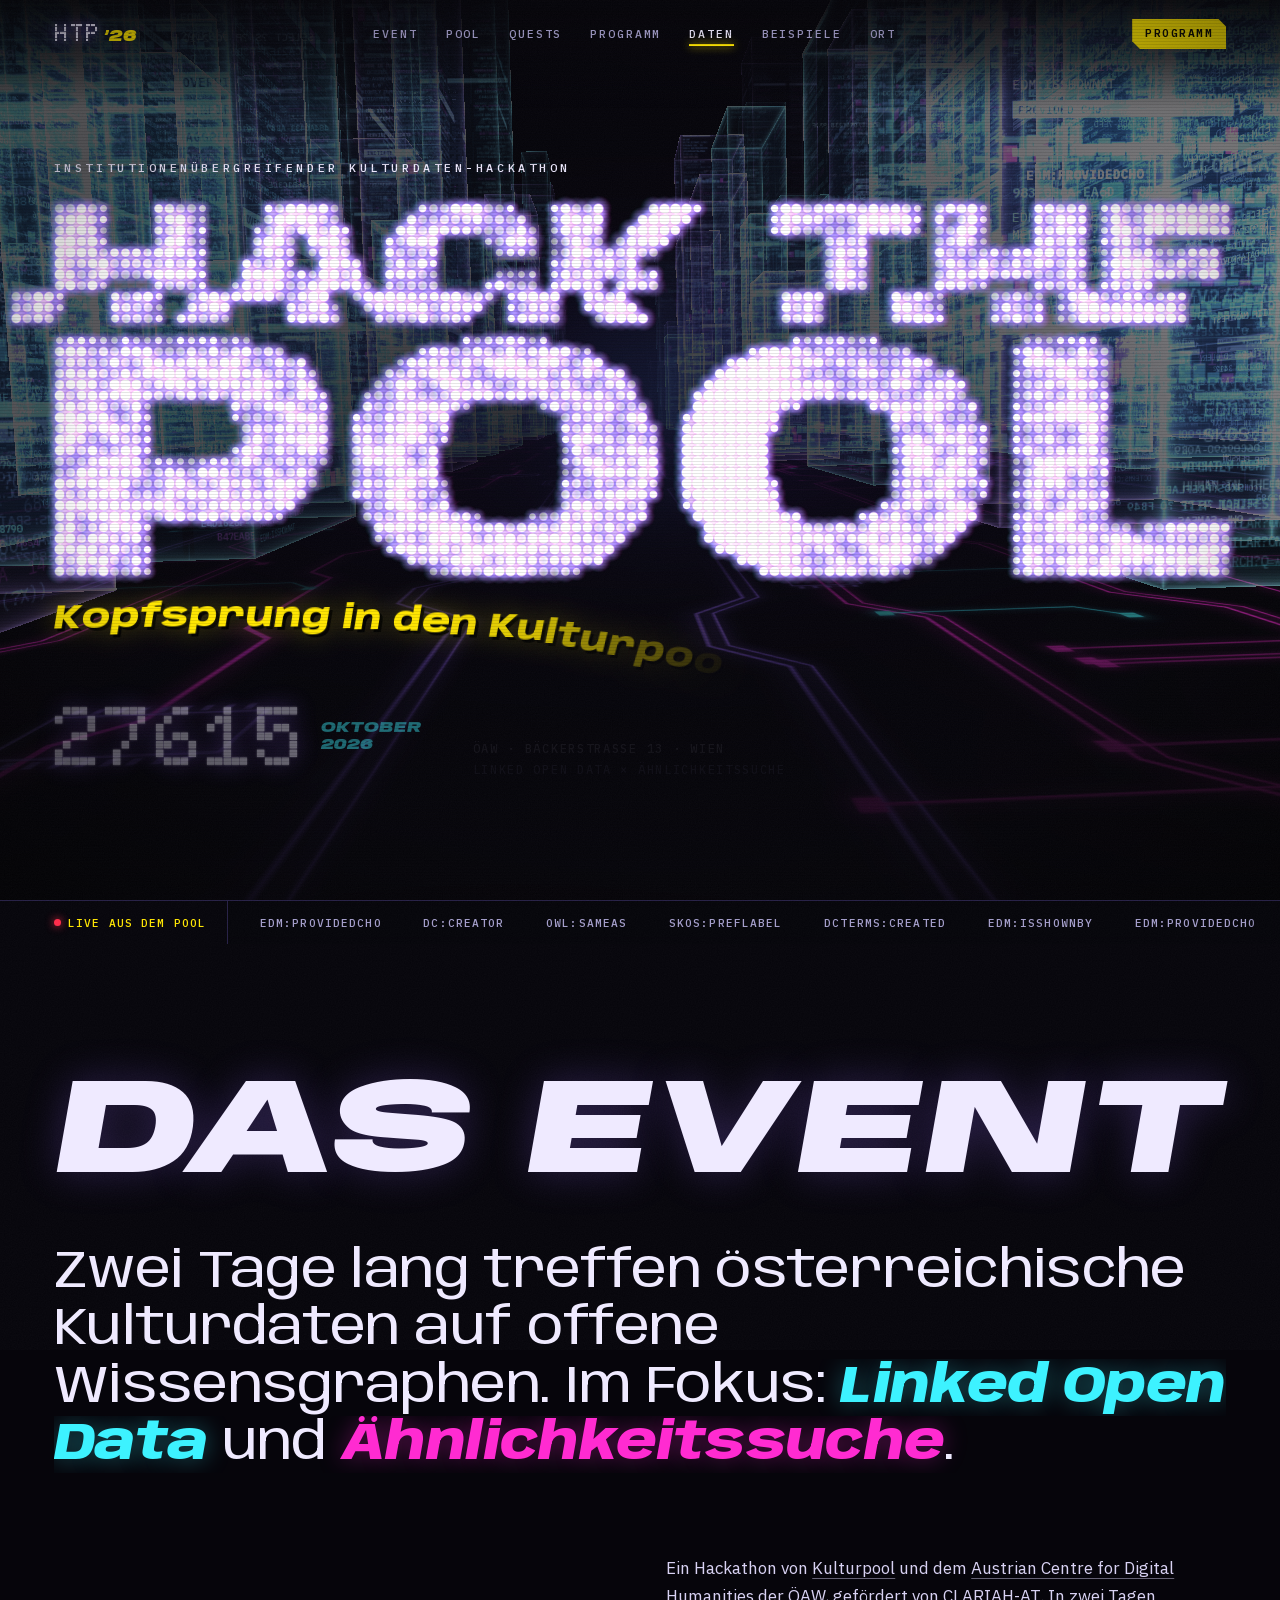
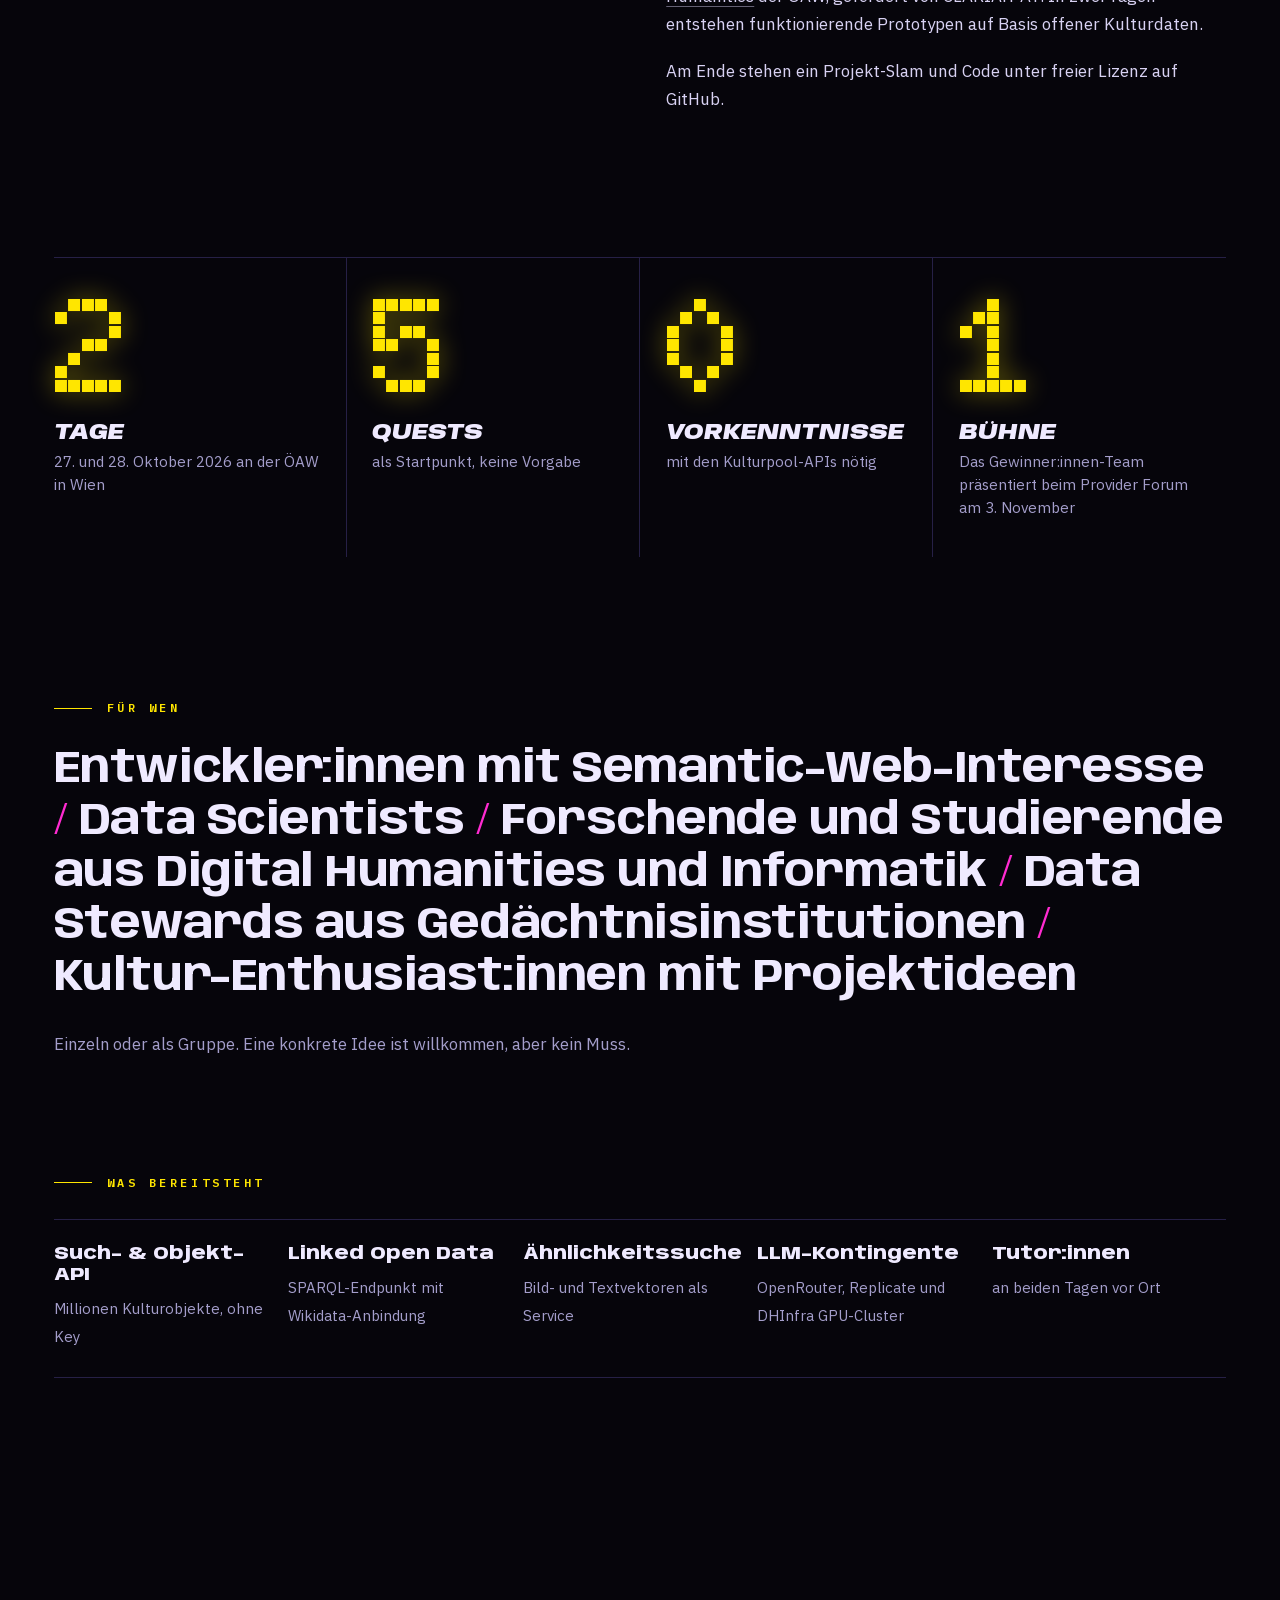
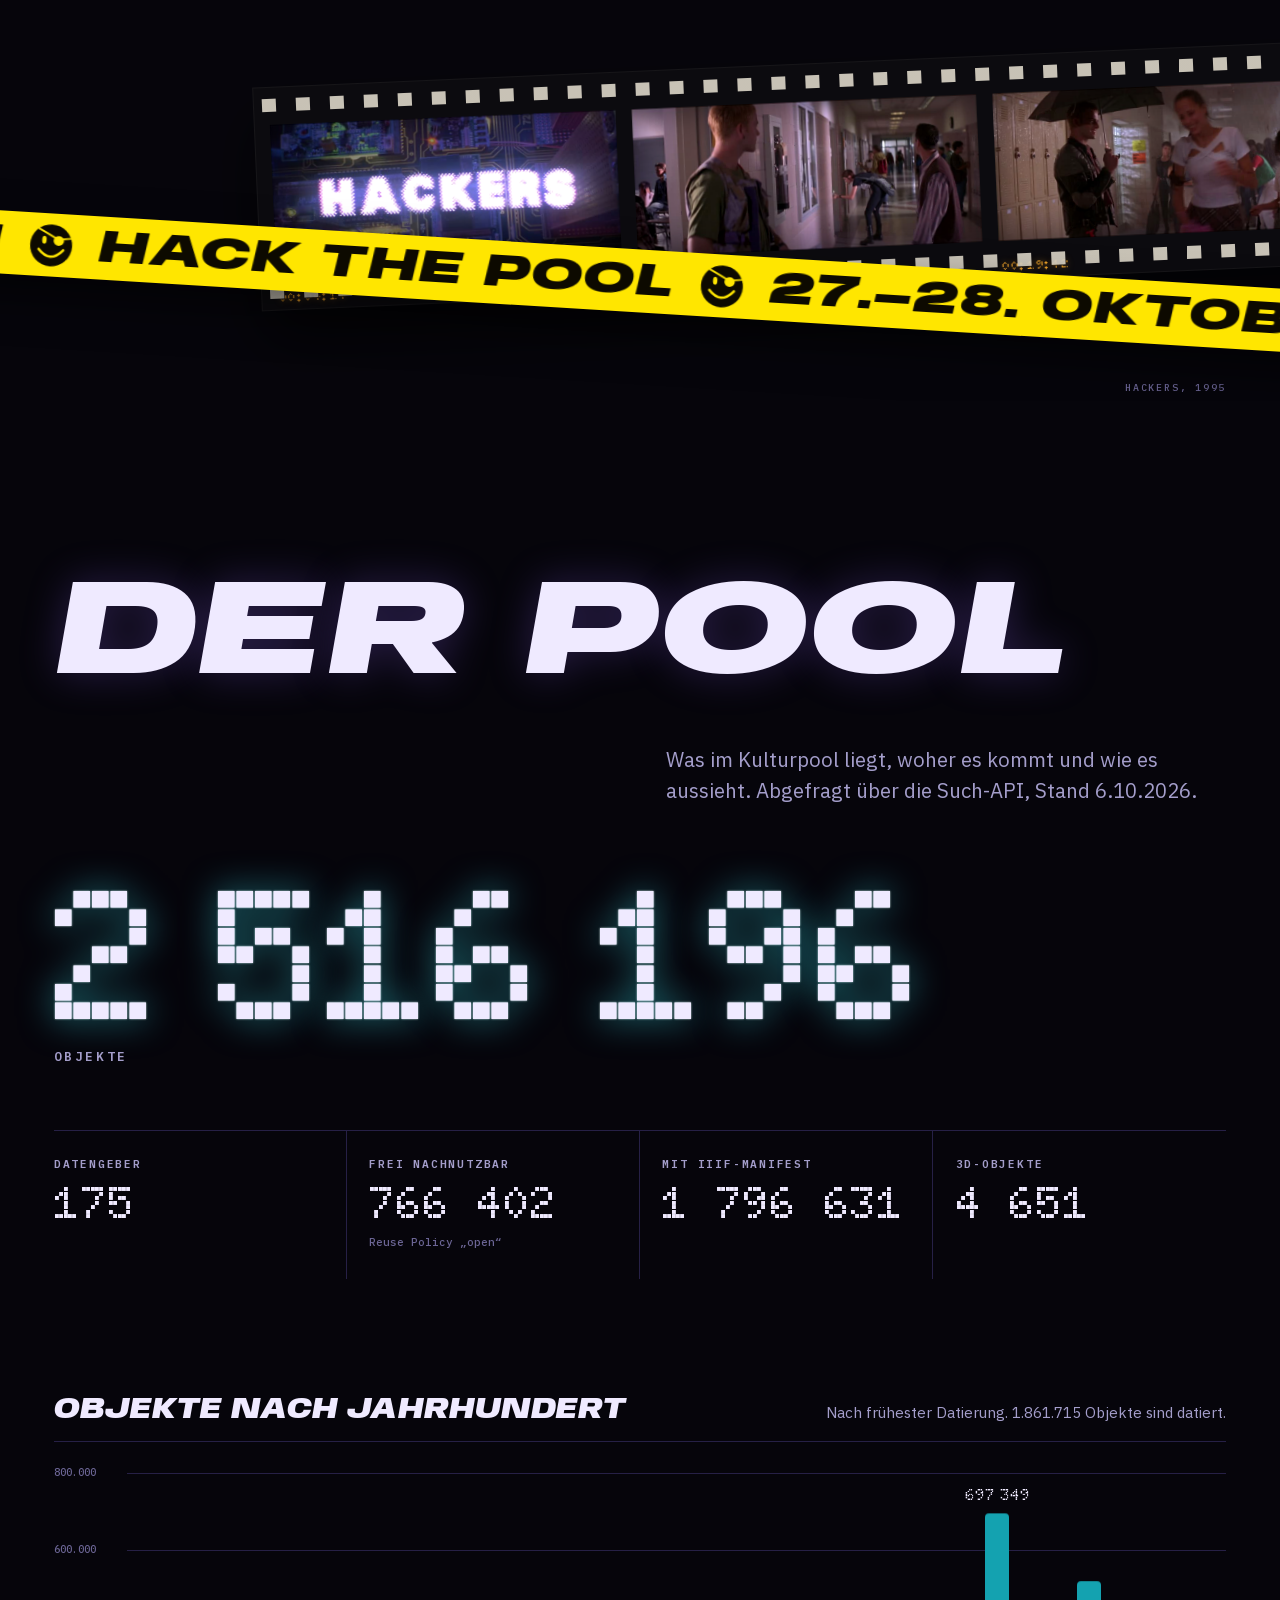
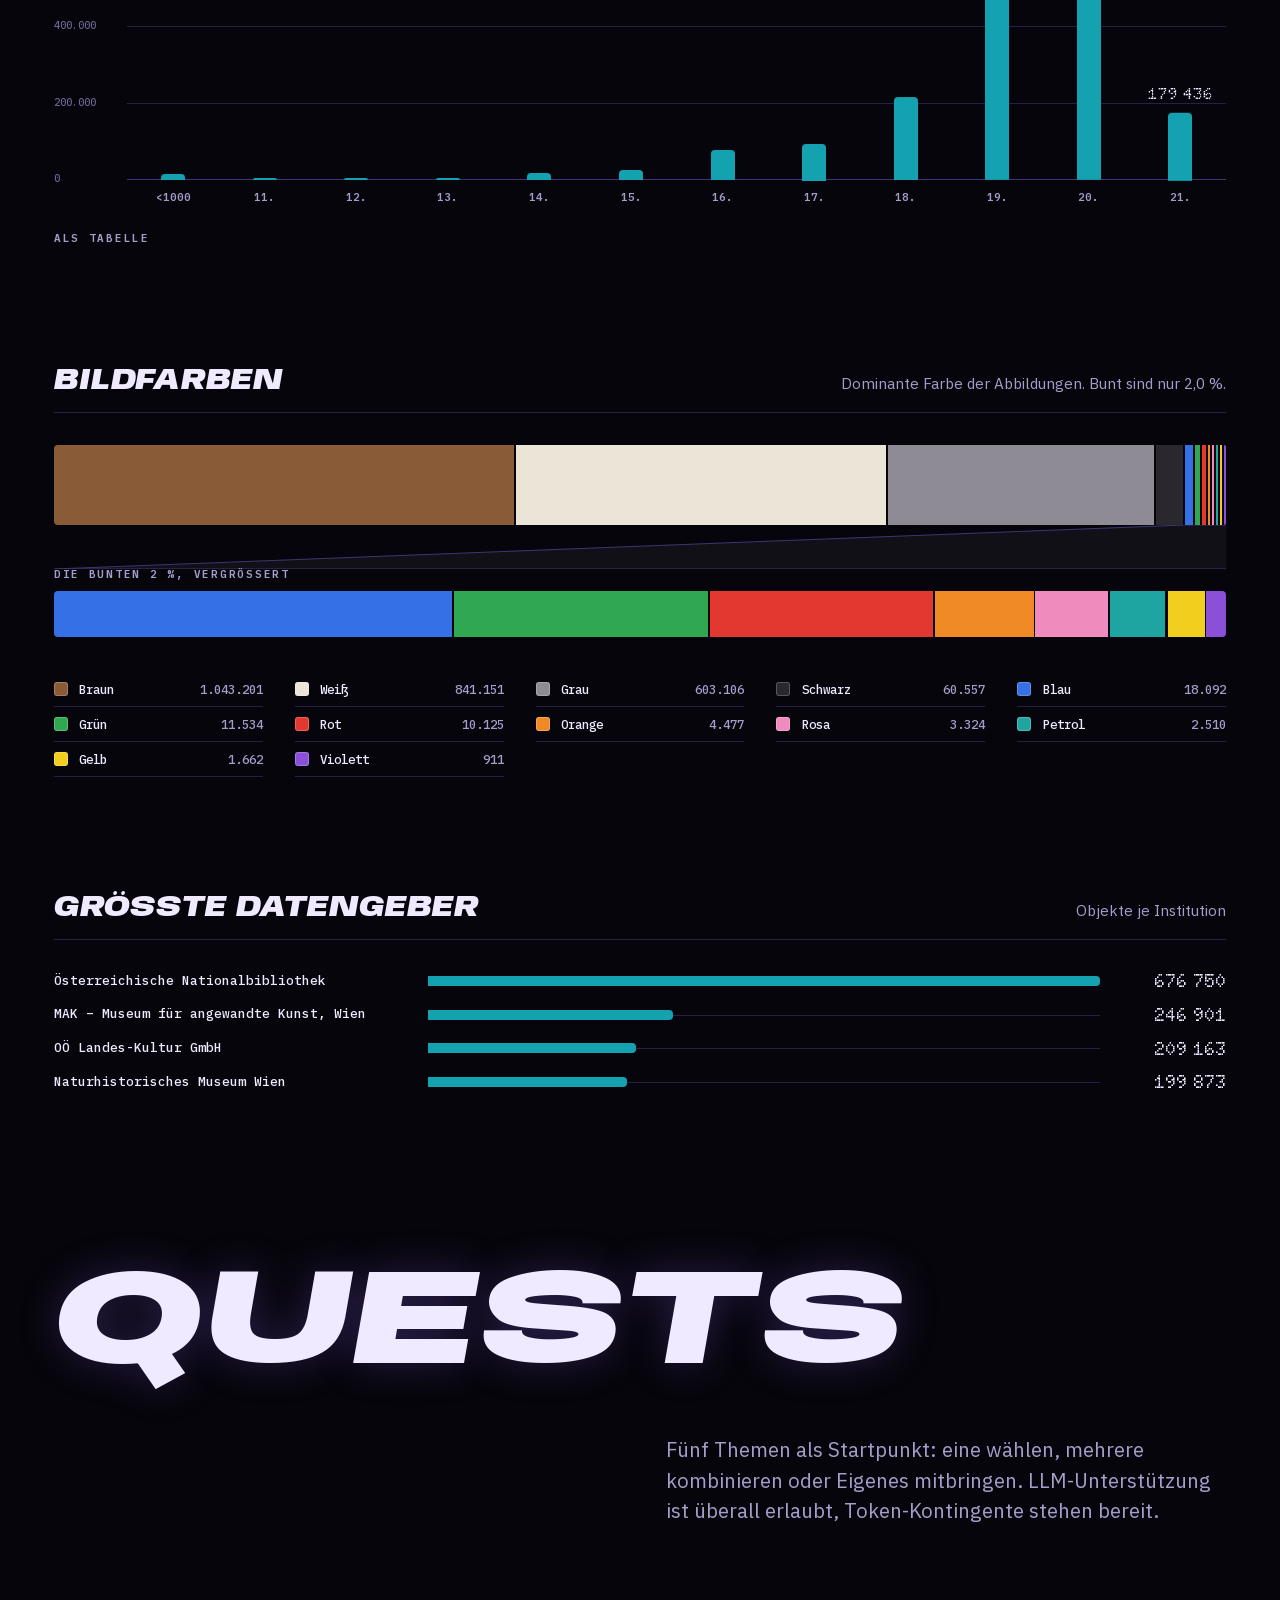
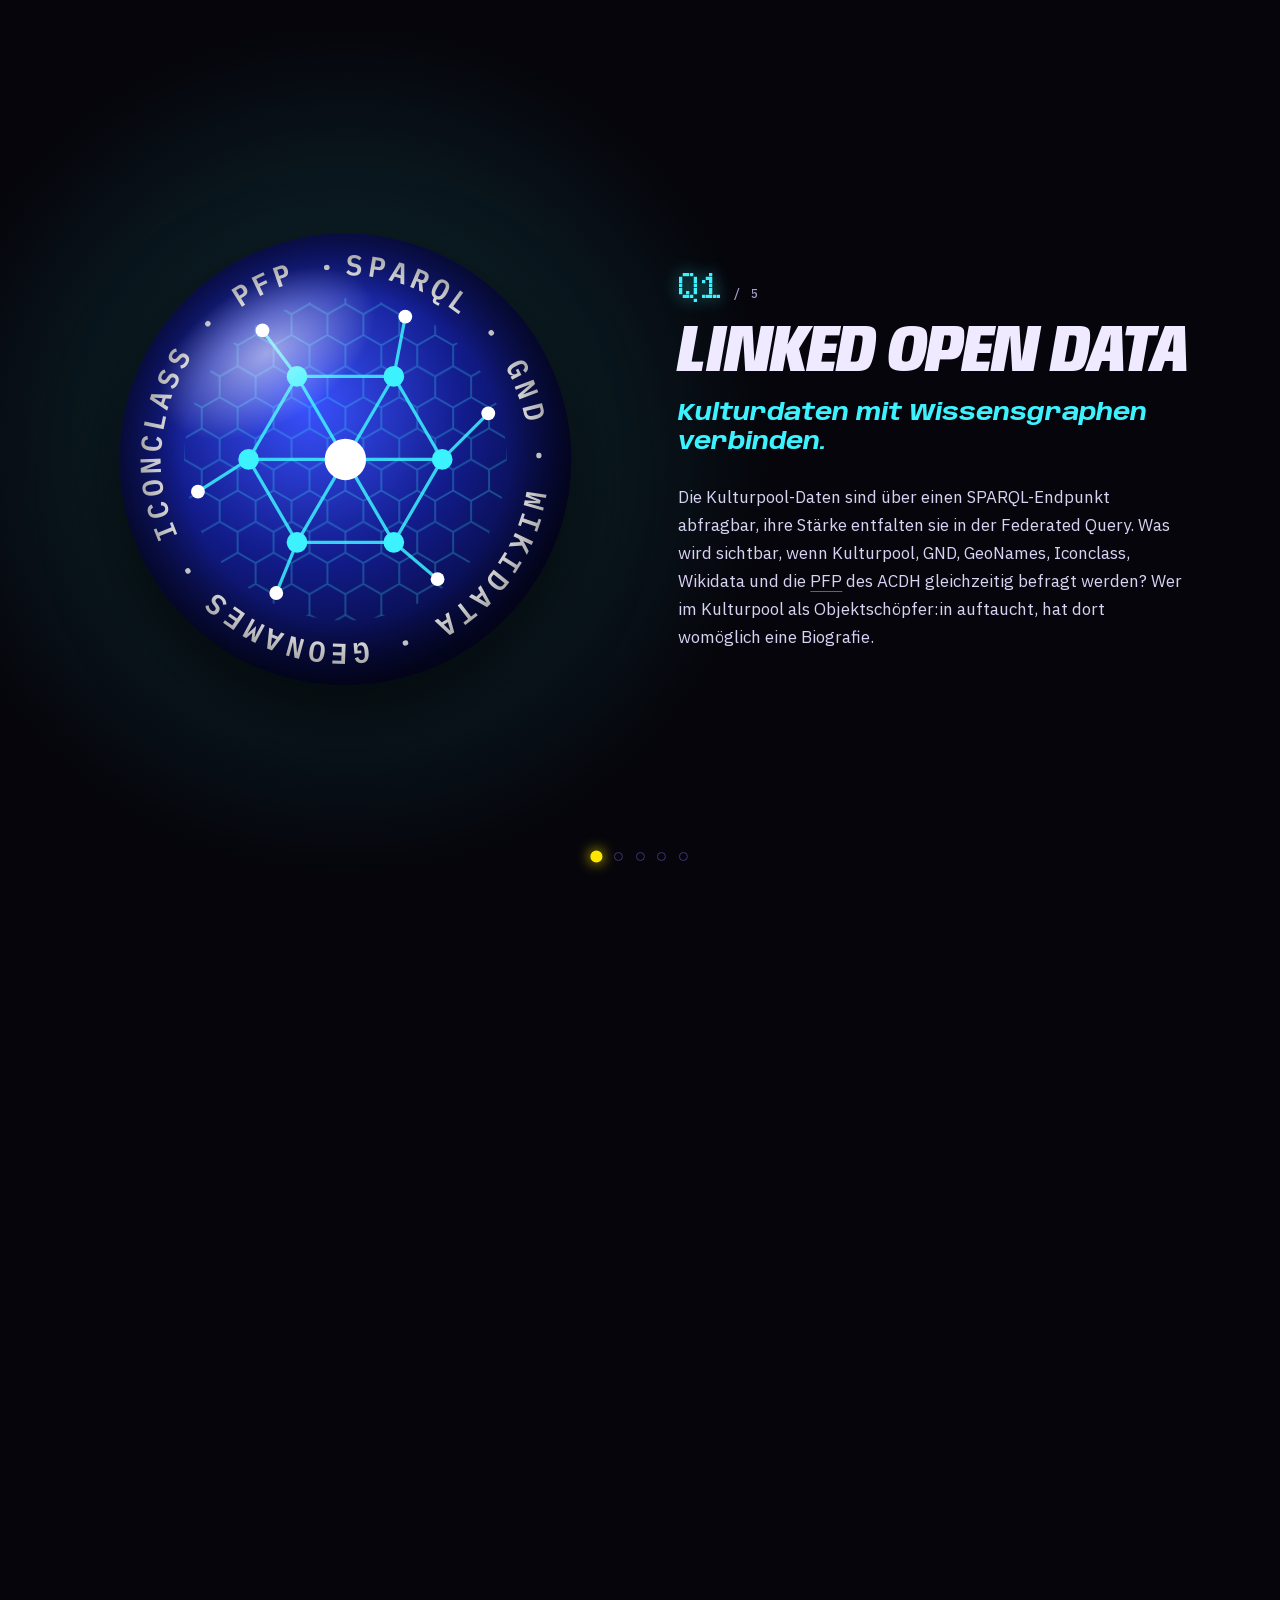
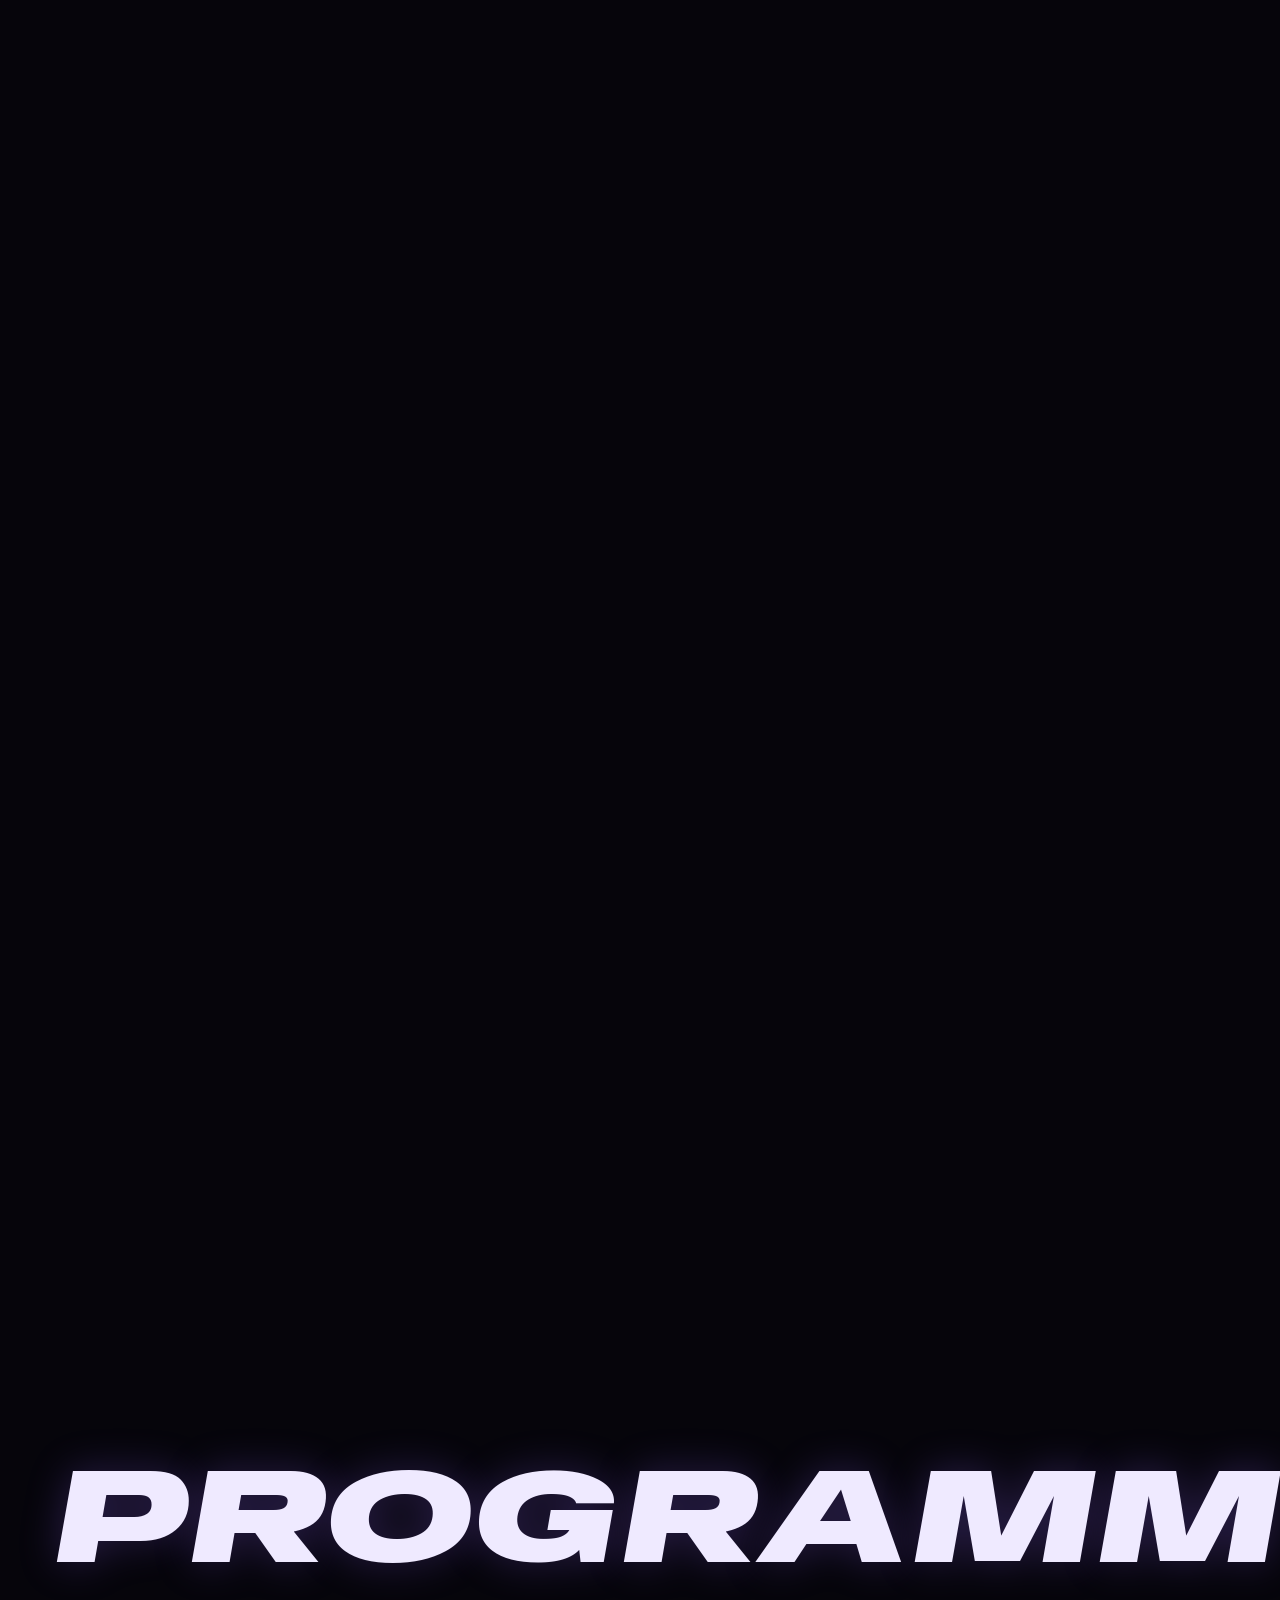
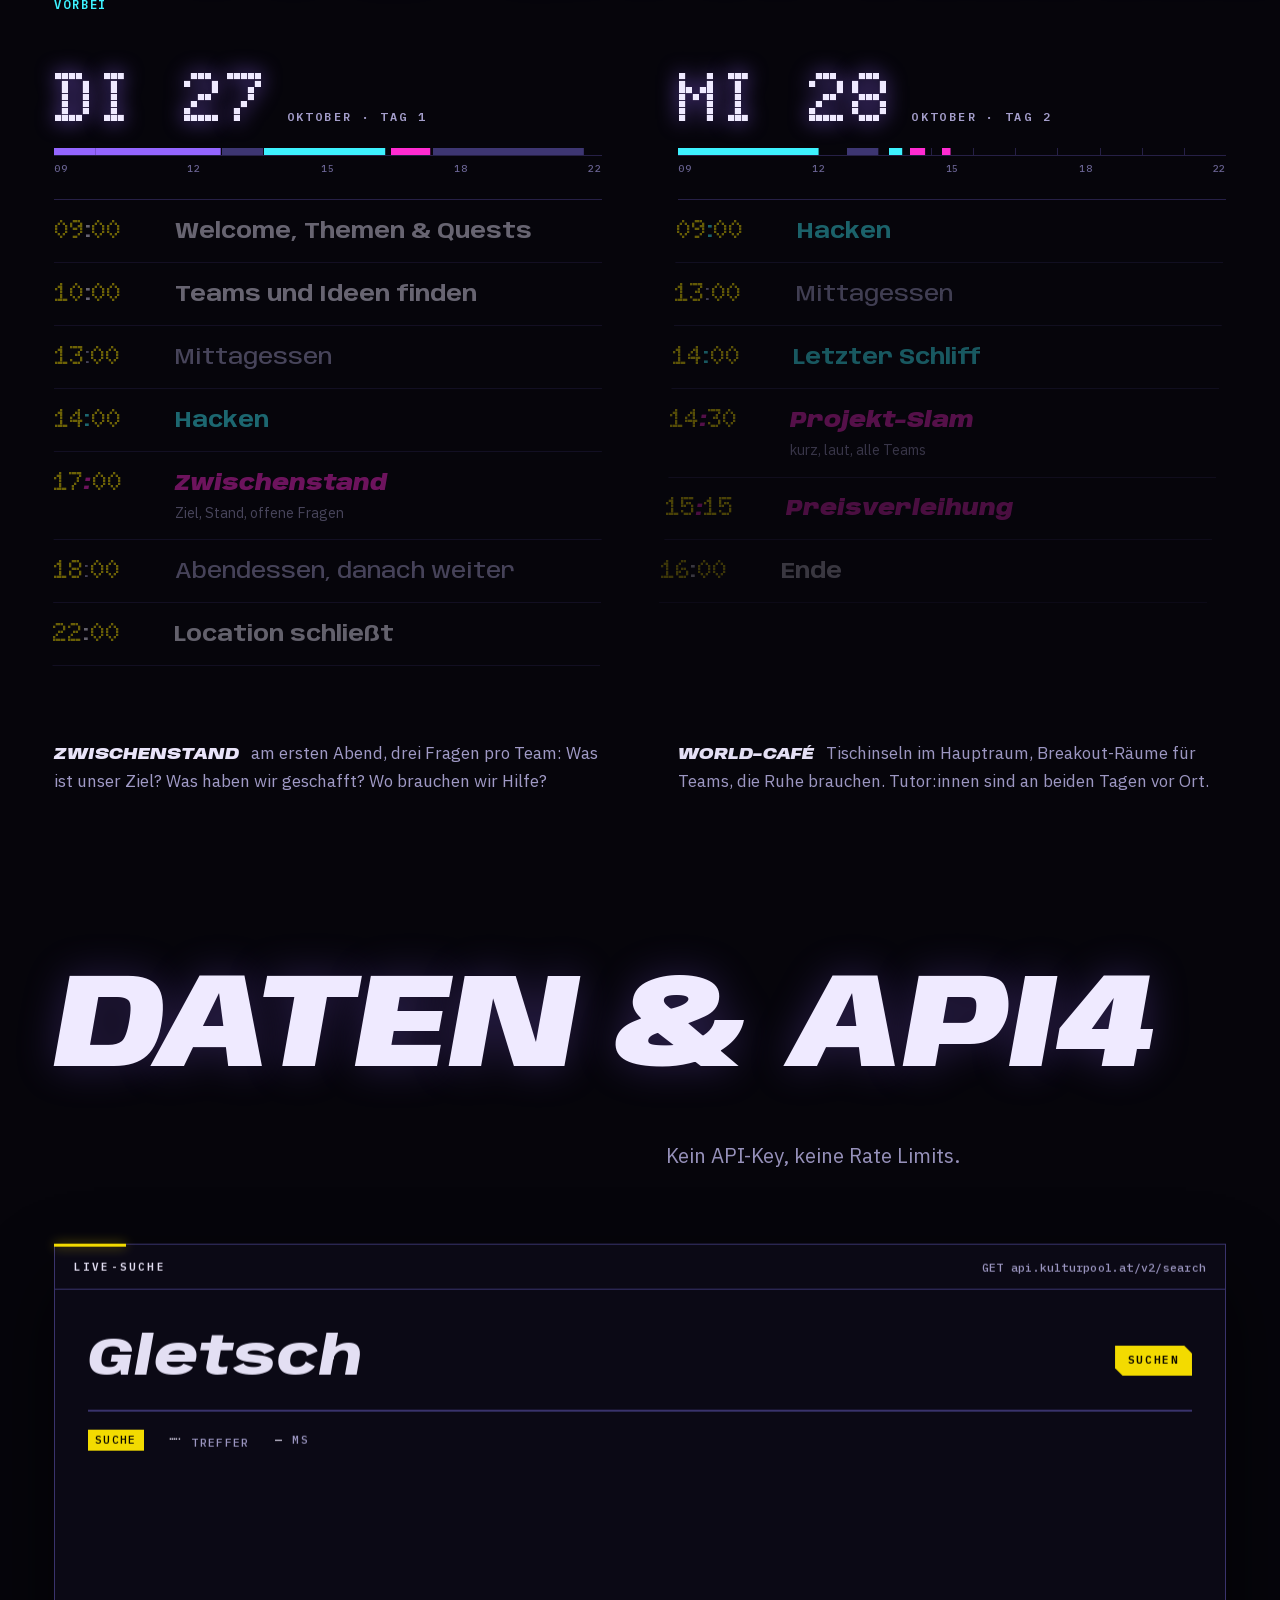
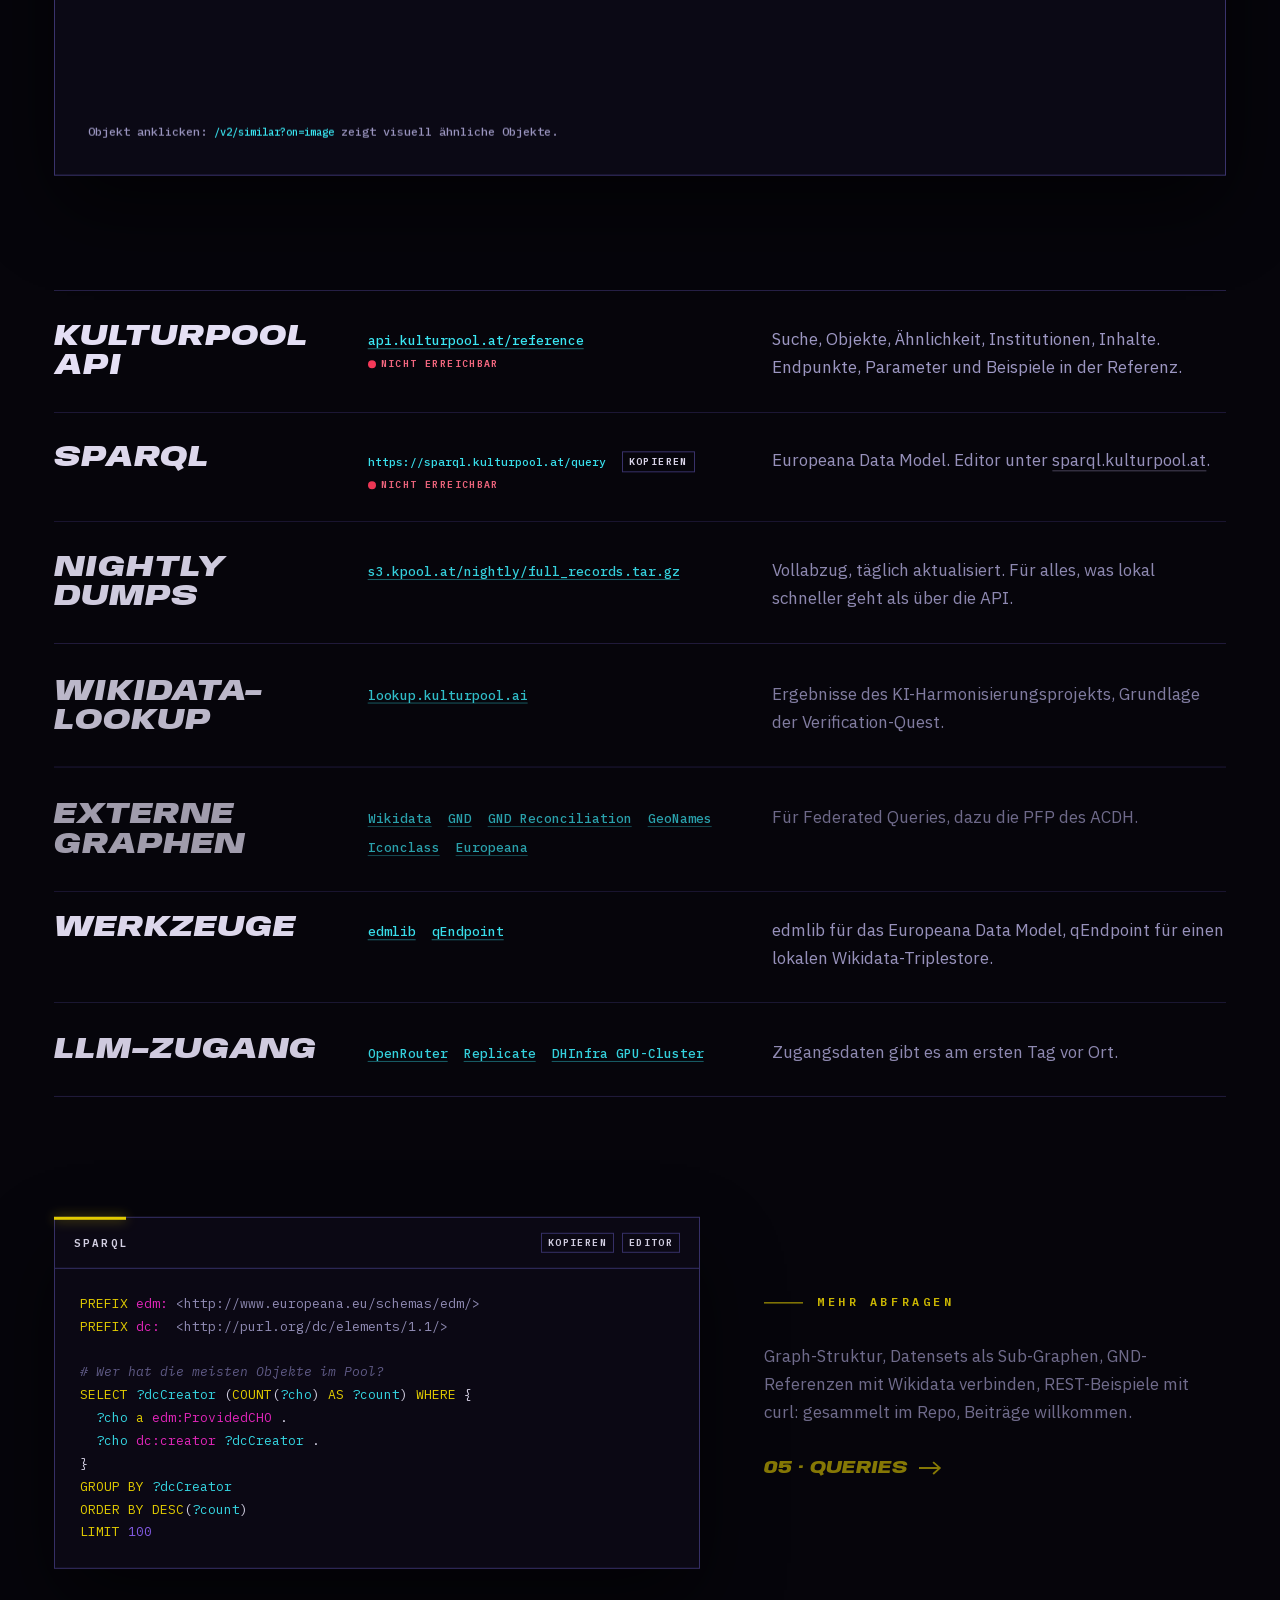
==== site/index.html @ 0af513c0 "Add Hackers-style microsite in site/ Static microsite for Hack The Pool 2026, no build step: - WebGL" ====
<!doctype html>
<html lang="de" class="no-js">
<head>
<meta charset="utf-8">
<meta name="viewport" content="width=device-width, initial-scale=1, viewport-fit=cover">
<title>Hack The Pool 2026 · Kulturdaten-Hackathon · Wien, 27.–28. Oktober</title>
<meta name="description" content="Hack The Pool 2026: Kulturdaten-Hackathon von Kulturpool und ACDH, 27.–28. Oktober 2026 an der Österreichischen Akademie der Wissenschaften in Wien. Linked Open Data und Ähnlichkeitssuche.">
<meta name="theme-color" content="#06050b">
<meta name="color-scheme" content="dark">
<meta property="og:type" content="website">
<meta property="og:title" content="Hack The Pool 2026">
<meta property="og:description" content="Kulturdaten-Hackathon von Kulturpool und ACDH. 27.–28. Oktober 2026, ÖAW Wien. Linked Open Data × Ähnlichkeitssuche.">
<meta property="og:url" content="https://kulturpool.github.io/Hack-The-Pool-2026/site/">
<meta property="og:image" content="https://kulturpool.github.io/Hack-The-Pool-2026/site/img/og.jpg">
<meta property="og:locale" content="de_AT">
<meta name="twitter:card" content="summary_large_image">
<link rel="icon" href="img/favicon.svg" type="image/svg+xml">
<link rel="preload" href="fonts/anybody-var.woff2" as="font" type="font/woff2" crossorigin>
<link rel="preload" href="fonts/anybody-var-italic.woff2" as="font" type="font/woff2" crossorigin>
<link rel="preload" href="fonts/doto-var.woff2" as="font" type="font/woff2" crossorigin>
<link rel="stylesheet" href="css/style.css">
<script>
  // Vor dem ersten Rendern: Bewegung nur, wenn das System nicht "weniger Bewegung" wünscht.
  (function () {
    var root = document.documentElement, q = new URLSearchParams(location.search);
    root.className = root.className.replace("no-js", "js");
    var calm = matchMedia("(prefers-reduced-motion: reduce)").matches || q.get("motion") === "off";
    root.dataset.motion = calm ? "calm" : "full";
    if (q.has("og")) root.classList.add("og");
    if (!calm && !q.has("og")) root.classList.add("anim");
    setTimeout(function () { if (!window.HTP_READY) root.classList.remove("anim"); }, 4000);
  })();
</script>
<script defer src="vendor/gsap/gsap.min.js"></script>
<script defer src="vendor/gsap/ScrollTrigger.min.js"></script>
<script defer src="vendor/gsap/SplitText.min.js"></script>
<script defer src="vendor/gsap/ScrambleTextPlugin.min.js"></script>
<script defer src="vendor/gsap/DrawSVGPlugin.min.js"></script>
<script defer src="js/map-data.js"></script>
<script defer src="js/city.js"></script>
<script defer src="js/caustics.js"></script>
<script defer src="js/dotmatrix.js"></script>
<script defer src="js/pool.js"></script>
<script defer src="js/main.js"></script>
</head>
<body>
<a class="skip" href="#main">Zum Inhalt springen</a>

<svg class="defs" aria-hidden="true" focusable="false">
  <defs>
    <radialGradient id="pinShine" cx="0.5" cy="0.5" r="0.5">
      <stop offset="0" stop-color="#fff" stop-opacity=".55"/>
      <stop offset="1" stop-color="#fff" stop-opacity="0"/>
    </radialGradient>
    <radialGradient id="pinShade" cx="0.5" cy="0.5" r="0.5">
      <stop offset=".72" stop-color="#000" stop-opacity="0"/>
      <stop offset="1" stop-color="#000" stop-opacity=".5"/>
    </radialGradient>
    <radialGradient id="pinLod" cx="0.42" cy="0.38" r="0.62">
      <stop offset="0" stop-color="#3a52ff"/>
      <stop offset=".55" stop-color="#121c8c"/>
      <stop offset="1" stop-color="#050833"/>
    </radialGradient>
    <radialGradient id="pinUi" cx="0.42" cy="0.38" r="0.62">
      <stop offset="0" stop-color="#4a63ff"/>
      <stop offset=".6" stop-color="#2236d6"/>
      <stop offset="1" stop-color="#121c86"/>
    </radialGradient>
    <radialGradient id="pinSmile" cx="0.42" cy="0.36" r="0.64">
      <stop offset="0" stop-color="#fff35c"/>
      <stop offset=".6" stop-color="#ffd400"/>
      <stop offset="1" stop-color="#e09f00"/>
    </radialGradient>
    <pattern id="hex" width="17.32" height="30" patternUnits="userSpaceOnUse" patternTransform="scale(.9)">
      <path d="M8.66 0 17.32 5v10L8.66 20 0 15V5Z M8.66 20v10" fill="none" stroke="#3df2ff" stroke-opacity=".28" stroke-width=".8"/>
    </pattern>
    <path id="rimPath" d="M0,-80a80,80 0 1,1 0,160a80,80 0 1,1 0,-160"/>
    <linearGradient id="metal" x1="0" y1="0" x2="1" y2="1">
      <stop offset="0" stop-color="#f1f1f6"/>
      <stop offset=".5" stop-color="#b9b9c6"/>
      <stop offset="1" stop-color="#8b8b99"/>
    </linearGradient>
    <linearGradient id="diskShade" x1="0" y1="0" x2="0" y2="1">
      <stop offset="0" stop-color="#fff" stop-opacity=".16"/>
      <stop offset="1" stop-color="#000" stop-opacity=".22"/>
    </linearGradient>
    <symbol id="smiley" viewBox="-50 -50 100 100">
      <circle r="48" fill="currentColor"/>
      <ellipse cx="-16" cy="-12" rx="5" ry="9" fill="var(--sym-ink, #000)"/>
      <path d="M-34-40 16-14 48-18" fill="none" stroke="var(--sym-ink, #000)" stroke-width="4"/>
      <ellipse cx="17" cy="-11" rx="12" ry="11" fill="var(--sym-ink, #000)"/>
      <path d="M-28 10Q0 42 28 10" fill="none" stroke="var(--sym-ink, #000)" stroke-width="6" stroke-linecap="round"/>
    </symbol>
  </defs>
</svg>

<canvas id="city" aria-hidden="true"></canvas>
<div class="fx" aria-hidden="true"></div>

<header class="hud">
  <a class="hud__mark" href="#top" aria-label="Hack The Pool 2026, zum Anfang">
    <span class="hud__logo">HTP</span><span class="hud__yr">’26</span>
  </a>
  <nav class="hud__nav" aria-label="Abschnitte">
    <a href="#event">Event</a>
    <a href="#pool">Pool</a>
    <a href="#quests">Quests</a>
    <a href="#programm">Programm</a>
    <a href="#daten">Daten</a>
    <a href="#beispiele">Beispiele</a>
    <a href="#ort">Ort</a>
  </nav>
  <div class="hud__right">
    <a class="btn btn--acid btn--sm hud__cta" href="#anmeldung" data-hud-cta>Anmelden</a>
    <button class="hud__menu" type="button" aria-expanded="false" aria-controls="menu"><span class="sr-only">Menü</span><i></i><i></i></button>
  </div>
</header>

<div class="menu" id="menu" hidden>
  <nav aria-label="Menü">
    <a href="#event">Event</a>
    <a href="#pool">Pool</a>
    <a href="#quests">Quests</a>
    <a href="#programm">Programm</a>
    <a href="#daten">Daten</a>
    <a href="#beispiele">Beispiele</a>
    <a href="#ort">Ort</a>
    <a href="#anmeldung">Anmeldung</a>
  </nav>
</div>

<main id="main">

  <!-- ============ HERO ============ -->
  <section class="hero" id="top">
    <div class="hero__inner wrap">
      <p class="hero__credits" data-hero="credits"><span data-scramble>Institutionenübergreifender Kulturdaten-Hackathon</span></p>
      <h1 class="hero__title">
        <span class="sr-only">Hack The Pool 2026</span>
        <span class="hero__fallback" aria-hidden="true">Hack The Pool</span>
        <canvas class="wordmark" aria-hidden="true"></canvas>
      </h1>
      <p class="hero__tagline" data-hero="tagline">Kopfsprung in den Kulturpool.</p>
      <div class="hero__row" data-hero="row">
        <p class="hero__date"><span class="led">27–28</span><span class="hero__month"><span>Oktober</span><span>2026</span></span></p>
        <p class="hero__where">ÖAW · Bäckerstraße 13 · Wien<br><span>Linked Open Data × Ähnlichkeitssuche</span></p>
        <div class="hero__cta">
          <a class="btn btn--acid" href="https://umfrage.kulturpool.at/hack-the-pool-2026" data-reg-cta-hero>Anmelden <small data-reg-short>bis 6.10.</small></a>
          <a class="btn btn--ghost" href="https://github.com/kulturpool/Hack-The-Pool-2026">Doku auf GitHub</a>
        </div>
      </div>
    </div>
    <div class="ticker" aria-hidden="true">
      <span class="ticker__label"><i></i>Live aus dem Pool</span>
      <div class="ticker__track"><div class="ticker__run" data-ticker><span>edm:ProvidedCHO</span><span>dc:creator</span><span>owl:sameAs</span><span>skos:prefLabel</span><span>dcterms:created</span><span>edm:isShownBy</span><span>edm:ProvidedCHO</span><span>dc:creator</span><span>owl:sameAs</span><span>skos:prefLabel</span><span>dcterms:created</span><span>edm:isShownBy</span></div></div>
    </div>
  </section>

  <!-- ============ EVENT ============ -->
  <section class="sec event" id="event" data-sec="Event">
    <div class="wrap">
      <h2 class="sec__title" data-stretch><span data-scramble>Das Event</span></h2>

      <p class="statement" data-split>Zwei Tage lang treffen österreichische Kulturdaten auf offene Wissensgraphen. Im Fokus: <em class="hl hl--cyan">Linked Open Data</em> und <em class="hl hl--magenta">Ähnlichkeitssuche</em>.</p>

      <div class="event__text prose">
        <p>Ein Hackathon von <a href="https://kulturpool.at">Kulturpool</a> und dem <a href="https://www.oeaw.ac.at/acdh/">Austrian Centre for Digital Humanities</a> der ÖAW, gefördert von CLARIAH-AT. In zwei Tagen entstehen funktionierende Prototypen auf Basis offener Kulturdaten.</p>
        <p>Am Ende stehen ein Projekt-Slam und Code unter freier Lizenz auf GitHub.</p>
      </div>

      <dl class="specs">
        <div class="spec"><dt class="led">2</dt><dd><b>Tage</b>27. und 28. Oktober 2026 an der ÖAW in Wien</dd></div>
        <div class="spec"><dt class="led">5</dt><dd><b>Quests</b>als Startpunkt, keine Vorgabe</dd></div>
        <div class="spec"><dt class="led">0</dt><dd><b>Vorkenntnisse</b>mit den Kulturpool-APIs nötig</dd></div>
        <div class="spec"><dt class="led">1</dt><dd><b>Bühne</b>Das Gewinner:innen-Team präsentiert beim Provider Forum am 3. November</dd></div>
      </dl>

      <div class="crowd">
        <h3 class="kicker">Für wen</h3>
        <p class="crowd__list">
          <span>Entwickler:innen mit Semantic-Web-Interesse</span>
          <span>Data Scientists</span>
          <span>Forschende und Studierende aus Digital Humanities und Informatik</span>
          <span>Data Stewards aus Gedächtnisinstitutionen</span>
          <span>Kultur-Enthusiast:innen mit Projektideen</span>
        </p>
        <p class="crowd__note">Einzeln oder als Gruppe. Eine konkrete Idee ist willkommen, aber kein Muss.</p>
      </div>

      <div class="kit">
        <h3 class="kicker">Was bereitsteht</h3>
        <ul class="kit__list">
          <li><b>Such- &amp; Objekt-API</b><span>Millionen Kulturobjekte, ohne Key</span></li>
          <li><b>Linked Open Data</b><span>SPARQL-Endpunkt mit Wikidata-Anbindung</span></li>
          <li><b>Ähnlichkeitssuche</b><span>Bild- und Textvektoren als Service</span></li>
          <li><b>LLM-Kontingente</b><span>OpenRouter, Replicate und DHInfra GPU-Cluster</span></li>
          <li><b>Tutor:innen</b><span>an beiden Tagen vor Ort</span></li>
        </ul>
      </div>
    </div>
  </section>

  <!-- ============ FILMSTREIFEN ============ -->
  <div class="reel" aria-label="Filmausschnitte aus Hackers (1995)" role="group">
    <div class="reel__strip" data-reel>
      <figure class="frame"><video muted loop playsinline preload="none" poster="media/title-sequence.jpg" data-src="media/title-sequence.mp4"></video><figcaption>00:04:14</figcaption></figure>
      <figure class="frame"><video muted loop playsinline preload="none" poster="media/pool-on-the-roof.jpg" data-src="media/pool-on-the-roof.mp4"></video><figcaption>00:12:26</figcaption></figure>
      <figure class="frame"><video muted loop playsinline preload="none" poster="media/pool-has-a-leak.jpg" data-src="media/pool-has-a-leak.mp4"></video><figcaption>00:19:42</figcaption></figure>
      <figure class="frame"><video muted loop playsinline preload="none" poster="media/gibson-green.jpg" data-src="media/gibson-green.mp4"></video><figcaption>00:26:00</figcaption></figure>
      <figure class="frame"><video muted loop playsinline preload="none" poster="media/gibson.jpg" data-src="media/gibson.mp4"></video><figcaption>00:29:06</figcaption></figure>
      <figure class="frame"><video muted loop playsinline preload="none" poster="media/hack-the-planet.jpg" data-src="media/hack-the-planet.mp4"></video><figcaption>01:33:24</figcaption></figure>
    </div>
    <div class="band" aria-hidden="true"><div class="band__track" data-band>
      <span>Hack the Pool</span><svg class="band__sym"><use href="#smiley"/></svg><span>27.–28. Oktober 2026</span><svg class="band__sym"><use href="#smiley"/></svg><span>ÖAW Wien</span><svg class="band__sym"><use href="#smiley"/></svg>
    </div></div>
    <p class="reel__credit">Hackers, 1995</p>
  </div>

  <!-- ============ POOL ============ -->
  <section class="sec pool" id="pool" data-sec="Pool">
    <div class="wrap">
      <h2 class="sec__title" data-stretch><span data-scramble>Der Pool</span></h2>
      <p class="lede">Was im Kulturpool liegt, woher es kommt und wie es aussieht. Abgefragt über die Such-API, <span data-pool-src>Stand 6.10.2026</span>.</p>

      <div class="poolcount">
        <p class="poolcount__num"><span class="led" data-count="2623787">2 623 787</span></p>
        <p class="poolcount__label">Objekte</p>
      </div>

      <dl class="tiles">
        <div class="tile"><dt>Datengeber</dt><dd class="led" data-kpi="providers">175</dd></div>
        <div class="tile"><dt>Frei nachnutzbar</dt><dd class="led" data-kpi="open">766 402</dd><p class="tile__note">Reuse Policy „open“</p></div>
        <div class="tile"><dt>Mit IIIF-Manifest</dt><dd class="led" data-kpi="iiif">1 796 631</dd></div>
        <div class="tile"><dt>3D-Objekte</dt><dd class="led" data-kpi="3d">4 651</dd></div>
      </dl>

      <div class="chart chart--time" data-chart="time">
        <div class="chart__head">
          <h3 class="chart__title">Objekte nach Jahrhundert</h3>
          <p class="chart__sub">Nach frühester Datierung. <span data-dated>1.858.861</span> Objekte sind datiert.</p>
        </div>
        <div class="cols" data-cols></div>
        <details class="chart__table">
          <summary>Als Tabelle</summary>
          <table data-time-table><thead><tr><th scope="col">Jahrhundert</th><th scope="col">Objekte</th></tr></thead><tbody></tbody></table>
        </details>
      </div>

      <div class="chart chart--colors" data-chart="colors">
        <div class="chart__head">
          <h3 class="chart__title">Bildfarben</h3>
          <p class="chart__sub">Dominante Farbe der Abbildungen. Bunt sind nur <span data-colorful>2,0 %</span>.</p>
        </div>
        <div class="strip" data-strip="all"></div>
        <p class="strip__label">Die bunten <span data-colorful-short>2 %</span>, vergrößert</p>
        <div class="strip strip--zoom" data-strip="colorful"></div>
        <ul class="swatches" data-swatches></ul>
      </div>

      <div class="chart chart--providers">
        <div class="chart__head">
          <h3 class="chart__title">Größte Datengeber</h3>
          <p class="chart__sub">Objekte je Institution</p>
        </div>
        <ol class="providers" data-providers>
          <li style="--v:1"><span class="providers__name">Österreichische Nationalbibliothek</span><span class="providers__bar"><i></i></span><span class="providers__n">676 750</span></li>
          <li style="--v:.3648"><span class="providers__name">MAK – Museum für angewandte Kunst, Wien</span><span class="providers__bar"><i></i></span><span class="providers__n">246 901</span></li>
          <li style="--v:.3089"><span class="providers__name">OÖ Landes-Kultur GmbH</span><span class="providers__bar"><i></i></span><span class="providers__n">209 163</span></li>
          <li style="--v:.2953"><span class="providers__name">Naturhistorisches Museum Wien</span><span class="providers__bar"><i></i></span><span class="providers__n">199 873</span></li>
        </ol>
      </div>
    </div>
  </section>

  <!-- ============ QUESTS ============ -->
  <section class="sec quests" id="quests" data-sec="Quests">
    <div class="wrap">
      <h2 class="sec__title" data-stretch><span data-scramble>Quests</span></h2>
      <p class="lede">Fünf Themen als Startpunkt: eine wählen, mehrere kombinieren oder Eigenes mitbringen. LLM-Unterstützung ist überall erlaubt, Token-Kontingente stehen bereit.</p>
    </div>

    <div class="quests__pin">
      <div class="quests__track">

        <article class="quest" id="q-lod" style="--q: var(--cyan)">
          <div class="quest__badge">
            <svg class="pin" viewBox="-100 -100 200 200" aria-hidden="true">
              <circle r="98" fill="url(#pinLod)"/>
              <circle r="70" fill="url(#hex)"/>
              <g class="pin__net" fill="none" stroke="#3df2ff" stroke-width="1.4" stroke-opacity=".85">
                <path d="M0 0 42 0M0 0 21 36M0 0-21 36M0 0-42 0M0 0-21-36M0 0 21-36M42 0 21 36 -21 36 -42 0 -21-36 21-36Z M42 0 62 -20M21 36 40 52M-21 36-30 58M-42 0-64 14M-21-36-36-56M21-36 26-62"/>
              </g>
              <g fill="#3df2ff">
                <circle cx="42" r="4.5"/><circle cx="21" cy="36" r="4.5"/><circle cx="-21" cy="36" r="4.5"/><circle cx="-42" r="4.5"/><circle cx="-21" cy="-36" r="4.5"/><circle cx="21" cy="-36" r="4.5"/>
              </g>
              <g fill="#fff">
                <circle cx="62" cy="-20" r="3"/><circle cx="40" cy="52" r="3"/><circle cx="-30" cy="58" r="3"/><circle cx="-64" cy="14" r="3"/><circle cx="-36" cy="-56" r="3"/><circle cx="26" cy="-62" r="3"/>
                <circle r="9"/>
              </g>
              <g class="pin__rim"><text class="pin__rimtext" fill="#fff"><textPath href="#rimPath" textLength="498" lengthAdjust="spacing">SPARQL · GND · WIKIDATA · GEONAMES · ICONCLASS · PFP ·</textPath></text></g>
              <circle r="98" fill="url(#pinShade)"/>
              <ellipse cx="-34" cy="-46" rx="52" ry="30" transform="rotate(-32 -34 -46)" fill="url(#pinShine)"/>
            </svg>
          </div>
          <div class="quest__body">
            <p class="quest__no"><span class="led">Q1</span><span>/ 5</span></p>
            <h3 class="quest__name" data-fit="130"><span>Linked Open Data</span></h3>
            <p class="quest__tag">Kulturdaten mit Wissensgraphen verbinden.</p>
            <p>Die Kulturpool-Daten sind über einen SPARQL-Endpunkt abfragbar, ihre Stärke entfalten sie in der Federated Query. Was wird sichtbar, wenn Kulturpool, GND, GeoNames, Iconclass, Wikidata und die <a href="https://www.oeaw.ac.at/de/acdh/forschung/dh-forschung-infrastruktur/aktivitaeten/dh-datenmodellierung/pfp-prosopographische-plattform-oesterreich">PFP</a> des ACDH gleichzeitig befragt werden? Wer im Kulturpool als Objektschöpfer:in auftaucht, hat dort womöglich eine Biografie.</p>
          </div>
        </article>

        <article class="quest" id="q-similarity" style="--q: var(--burn)">
          <div class="quest__badge">
            <svg class="pin" viewBox="-100 -100 200 200" aria-hidden="true">
              <circle r="98" fill="#0b0a0d"/>
              <g class="pin__dots" data-halftone></g>
              <text class="pin__word" x="0" y="54" text-anchor="middle">similar</text>
              <g class="pin__rim"><text class="pin__rimtext" fill="#ff7a3d"><textPath href="#rimPath" textLength="498" lengthAdjust="spacing">BILD · TEXT · VEKTOR · NÄHE · BILD · TEXT · VEKTOR · NÄHE ·</textPath></text></g>
              <circle r="98" fill="url(#pinShade)"/>
              <ellipse cx="-34" cy="-46" rx="52" ry="30" transform="rotate(-32 -34 -46)" fill="url(#pinShine)" opacity=".55"/>
            </svg>
          </div>
          <div class="quest__body">
            <p class="quest__no"><span class="led">Q2</span><span>/ 5</span></p>
            <h3 class="quest__name" data-fit="130"><span>Similarity</span></h3>
            <p class="quest__tag">Ähnliches finden, das niemand gesucht hat.</p>
            <p>Bilder und Beschreibungstexte liegen als Vektoren vor: Nähe im Raum bedeutet Ähnlichkeit. Gesucht wird nicht nach Wörtern, sondern nach Bedeutung und Bildinhalt. Dieselbe Vorlage in anderen Sammlungen, ein Motiv auf seinem Weg durch die Jahrhunderte: Das findet keine Stichwortsuche.</p>
          </div>
        </article>

        <article class="quest" id="q-quality" style="--q: #f2f2f2">
          <div class="quest__badge">
            <svg class="pin" viewBox="-100 -100 200 200" aria-hidden="true">
              <circle r="98" fill="#0d0d10"/>
              <rect x="-50" y="-50" width="100" height="100" transform="rotate(45)" fill="none" stroke="#f2f2f2" stroke-width="6"/>
              <g fill="#f2f2f2">
                <rect x="-24" y="-2" width="9" height="16"/>
                <rect x="-2" y="-20" width="9" height="34"/>
              </g>
              <rect x="-13" y="-12" width="9" height="26" fill="none" stroke="#f2f2f2" stroke-width="1.6" stroke-dasharray="3 2.4"/>
              <circle cx="-8" cy="-3" r="27" fill="none" stroke="#f2f2f2" stroke-width="6"/>
              <path d="M12 17 30 35" stroke="#f2f2f2" stroke-width="10" stroke-linecap="round"/>
              <g class="pin__rim"><text class="pin__rimtext" fill="#f2f2f2"><textPath href="#rimPath" textLength="498" lengthAdjust="spacing">HINSCHAUEN · WO ES WEHTUT · HINSCHAUEN · WO ES WEHTUT ·</textPath></text></g>
              <circle r="98" fill="url(#pinShade)"/>
              <ellipse cx="-34" cy="-46" rx="52" ry="30" transform="rotate(-32 -34 -46)" fill="url(#pinShine)" opacity=".5"/>
            </svg>
          </div>
          <div class="quest__body">
            <p class="quest__no"><span class="led">Q3</span><span>/ 5</span></p>
            <h3 class="quest__name" data-fit="130"><span>Data Quality</span></h3>
            <p class="quest__tag">Hinschauen, wo es wehtut.</p>
            <p>Welche Bestände sind lückenhaft, welche Felder systematisch fehlerhaft, welche Regionen, Epochen oder Perspektiven unterrepräsentiert? Diese Quest braucht kein Deployment, sondern einen genauen Blick, und liefert dem Kulturpool und seinen Partnerinstitutionen direkt verwertbare Ergebnisse.</p>
          </div>
        </article>

        <article class="quest" id="q-interfaces" style="--q: var(--cobalt-hi)">
          <div class="quest__badge">
            <svg class="pin" viewBox="-100 -100 200 200" aria-hidden="true">
              <circle r="98" fill="url(#pinUi)"/>
              <rect x="-50" y="-56" width="78" height="58" rx="5" fill="none" stroke="#fff" stroke-width="5"/>
              <path d="M-50-42H28" stroke="#fff" stroke-width="4"/>
              <circle cx="-41" cy="-49" r="2.6" fill="#fff"/><circle cx="-33" cy="-49" r="2.6" fill="#fff"/>
              <path d="M10-18 10 30 21 19 30 38 38 34 29 15 45 15Z" fill="#fff" stroke="#1b2bc4" stroke-width="3" stroke-linejoin="round"/>
              <g stroke="#ffe600" stroke-width="4" stroke-linecap="round">
                <path d="M2-26-6-36"/><path d="M14-30 16-42"/><path d="M-2-14-14-16"/><path d="M24-24 32-34"/>
              </g>
              <text class="pin__script" x="0" y="66" text-anchor="middle" transform="rotate(-7)">Interfaces</text>
              <circle r="98" fill="url(#pinShade)"/>
              <ellipse cx="-34" cy="-46" rx="52" ry="30" transform="rotate(-32 -34 -46)" fill="url(#pinShine)" opacity=".7"/>
            </svg>
          </div>
          <div class="quest__body">
            <p class="quest__no"><span class="led">Q4</span><span>/ 5</span></p>
            <h3 class="quest__name" data-fit="130"><span>Interfaces</span></h3>
            <p class="quest__tag">Daten begehbar machen.</p>
            <p>Karten, Zeitleisten, Graph-Explorer, Generous Interfaces, AR: alles, was Kulturdaten für Menschen navigierbar macht, die noch nicht wissen, wonach sie suchen. Der Maßstab ist nicht Vollständigkeit, sondern ob nach fünf Minuten etwas auftaucht, wonach niemand gesucht hätte.</p>
          </div>
        </article>

        <article class="quest" id="q-verification" style="--q: var(--acid)">
          <div class="quest__badge">
            <svg class="pin" viewBox="-100 -100 200 200" aria-hidden="true">
              <circle r="98" fill="url(#pinSmile)"/>
              <ellipse cx="-31" cy="-22" rx="10" ry="17" fill="#0b0900"/>
              <path d="M-66-74 26-24 98-34" fill="none" stroke="#0b0900" stroke-width="7"/>
              <ellipse cx="32" cy="-20" rx="24" ry="21" fill="#0b0900"/>
              <path d="M-56 20Q0 84 56 20" fill="none" stroke="#0b0900" stroke-width="11" stroke-linecap="round"/>
              <circle r="98" fill="url(#pinShade)"/>
              <ellipse cx="-34" cy="-46" rx="52" ry="30" transform="rotate(-32 -34 -46)" fill="url(#pinShine)"/>
            </svg>
          </div>
          <div class="quest__body">
            <p class="quest__no"><span class="led">Q5</span><span>/ 5</span></p>
            <h3 class="quest__name" data-fit="130"><span>Verification</span></h3>
            <p class="quest__tag">Human in the Loop statt blindem Vertrauen.</p>
            <p>Im KI-Harmonisierungsprojekt wurde der Bestand um spekulative Anreicherungen ergänzt: Datierungen, Orte, Personenbezüge, allein aus Textwerten abgeleitet und abrufbar über <a href="https://lookup.kulturpool.ai/">lookup.kulturpool.ai</a>. Der Korpus enthält zahlreiche False Positives. Wie lässt er sich systematisch prüfen, korrigieren und gezielt weiter anreichern?</p>
          </div>
        </article>

      </div>
      <ol class="quests__dots" aria-hidden="true"><li></li><li></li><li></li><li></li><li></li></ol>
    </div>
  </section>

  <!-- ============ PROGRAMM ============ -->
  <section class="sec programm" id="programm" data-sec="Programm">
    <div class="wrap">
      <div class="sec__head">
        <h2 class="sec__title" data-stretch><span data-scramble>Programm</span></h2>
        <p class="sec__aside" data-event-state></p>
      </div>

      <div class="days">
        <div class="day" data-day="2026-10-27">
          <h3 class="day__name"><span class="led">Di 27</span><span>Oktober · Tag 1</span></h3>
          <div class="day__bar" aria-hidden="true"></div>
          <ol class="slots">
            <li data-t="09:00" data-end="10:00"><time>09:00</time><span>Welcome, Themen &amp; Quests</span></li>
            <li data-t="10:00" data-end="13:00"><time>10:00</time><span>Teams und Ideen finden</span></li>
            <li data-t="13:00" data-end="14:00" class="is-food"><time>13:00</time><span>Mittagessen</span></li>
            <li data-t="14:00" data-end="17:00" class="is-hack"><time>14:00</time><span>Hacken</span></li>
            <li data-t="17:00" data-end="18:00" class="is-key"><time>17:00</time><span>Zwischenstand <small>Ziel, Stand, offene Fragen</small></span></li>
            <li data-t="18:00" data-end="22:00" class="is-food"><time>18:00</time><span>Abendessen, danach weiter</span></li>
            <li data-t="22:00"><time>22:00</time><span>Location schließt</span></li>
          </ol>
        </div>
        <div class="day" data-day="2026-10-28">
          <h3 class="day__name"><span class="led">Mi 28</span><span>Oktober · Tag 2</span></h3>
          <div class="day__bar" aria-hidden="true"></div>
          <ol class="slots">
            <li data-t="09:00" data-end="13:00" class="is-hack"><time>09:00</time><span>Hacken</span></li>
            <li data-t="13:00" data-end="14:00" class="is-food"><time>13:00</time><span>Mittagessen</span></li>
            <li data-t="14:00" data-end="14:30" class="is-hack"><time>14:00</time><span>Letzter Schliff</span></li>
            <li data-t="14:30" data-end="15:15" class="is-key"><time>14:30</time><span>Projekt-Slam <small>kurz, laut, alle Teams</small></span></li>
            <li data-t="15:15" data-end="16:00" class="is-key"><time>15:15</time><span>Preisverleihung</span></li>
            <li data-t="16:00"><time>16:00</time><span>Ende</span></li>
          </ol>
        </div>
      </div>

      <div class="programm__notes">
        <p><b>Zwischenstand</b> am ersten Abend, drei Fragen pro Team: Was ist unser Ziel? Was haben wir geschafft? Wo brauchen wir Hilfe?</p>
        <p><b>World-Café</b> Tischinseln im Hauptraum, Breakout-Räume für Teams, die Ruhe brauchen. Tutor:innen sind an beiden Tagen vor Ort.</p>
      </div>
    </div>
  </section>

  <!-- ============ DATEN ============ -->
  <section class="sec daten" id="daten" data-sec="Daten">
    <div class="wrap">
      <h2 class="sec__title" data-stretch><span data-scramble>Daten &amp; APIs</span></h2>
      <p class="lede">Kein API-Key, keine Rate Limits.</p>

      <div class="panel panel--search">
        <div class="panel__head"><span>Live-Suche</span><code>GET api.kulturpool.at/v2/search</code></div>
        <div class="console">
          <form class="console__form" role="search" data-search>
            <label class="sr-only" for="q">Suchbegriff</label>
            <input id="q" name="q" type="search" autocomplete="off" spellcheck="false" placeholder="Gletscher" enterkeyhint="search">
            <button class="btn btn--acid btn--sm" type="submit">Suchen</button>
          </form>
          <div class="console__meta" aria-live="polite">
            <span class="console__mode" data-mode>Suche</span>
            <span><b class="led" data-found>—</b> Treffer</span>
            <span><b data-ms>—</b> ms</span>
            <button class="console__reset" type="button" data-reset hidden>Zurück zur Suche</button>
          </div>
          <ul class="console__grid" data-results></ul>
          <p class="console__hint">Objekt anklicken: <code>/v2/similar?on=image</code> zeigt visuell ähnliche Objekte.</p>
        </div>
      </div>

      <ul class="res">
        <li class="res__row">
          <h3 class="res__name">Kulturpool API</h3>
          <p class="res__url"><a href="https://api.kulturpool.at/reference/">api.kulturpool.at/reference</a><span class="status" data-ping="api"><i></i><span>prüfe…</span></span></p>
          <p class="res__txt">Suche, Objekte, Ähnlichkeit, Institutionen, Inhalte. Endpunkte, Parameter und Beispiele in der Referenz.</p>
        </li>
        <li class="res__row">
          <h3 class="res__name">SPARQL</h3>
          <p class="res__url"><code>https://sparql.kulturpool.at/query</code><button class="copy" type="button" data-copy="https://sparql.kulturpool.at/query">kopieren</button><span class="status" data-ping="sparql"><i></i><span>prüfe…</span></span></p>
          <p class="res__txt">Europeana Data Model. Editor unter <a href="https://sparql.kulturpool.at/">sparql.kulturpool.at</a>.</p>
        </li>
        <li class="res__row">
          <h3 class="res__name">Nightly Dumps</h3>
          <p class="res__url"><a href="https://s3.kpool.at/nightly/full_records.tar.gz">s3.kpool.at/nightly/full_records.tar.gz</a></p>
          <p class="res__txt">Vollabzug, täglich aktualisiert. Für alles, was lokal schneller geht als über die API.</p>
        </li>
        <li class="res__row">
          <h3 class="res__name">Wikidata-Lookup</h3>
          <p class="res__url"><a href="https://lookup.kulturpool.ai/">lookup.kulturpool.ai</a></p>
          <p class="res__txt">Ergebnisse des KI-Harmonisierungsprojekts, Grundlage der Verification-Quest.</p>
        </li>
        <li class="res__row">
          <h3 class="res__name">Externe Graphen</h3>
          <p class="res__url res__url--list"><a href="https://query.wikidata.org/sparql">Wikidata</a> <a href="https://lobid.org/gnd/api">GND</a> <a href="https://reconcile.gnd.network">GND Reconciliation</a> <a href="https://www.geonames.org/export/">GeoNames</a> <a href="https://iconclass.org/help/lod">Iconclass</a> <a href="https://api.europeana.eu/console/sparql/">Europeana</a></p>
          <p class="res__txt">Für Federated Queries, dazu die PFP des ACDH.</p>
        </li>
        <li class="res__row">
          <h3 class="res__name">Werkzeuge</h3>
          <p class="res__url res__url--list"><a href="https://pypi.org/project/edmlib/">edmlib</a> <a href="https://github.com/the-qa-company/qEndpoint">qEndpoint</a></p>
          <p class="res__txt">edmlib für das Europeana Data Model, qEndpoint für einen lokalen Wikidata-Triplestore.</p>
        </li>
        <li class="res__row">
          <h3 class="res__name">LLM-Zugang</h3>
          <p class="res__url res__url--list"><a href="https://openrouter.ai/">OpenRouter</a> <a href="https://replicate.com/">Replicate</a> <a href="https://www.dhinfra.at/gpu-cluster/">DHInfra GPU-Cluster</a></p>
          <p class="res__txt">Zugangsdaten gibt es am ersten Tag vor Ort.</p>
        </li>
      </ul>

      <div class="query">
        <figure class="panel panel--code">
          <div class="panel__head"><span>SPARQL</span><span class="panel__actions"><button class="copy" type="button" data-copy-code>kopieren</button><a class="copy" href="https://sparql.kulturpool.at/">Editor</a></span></div>
          <pre class="code" data-sparql><code>PREFIX edm: &lt;http://www.europeana.eu/schemas/edm/&gt;
PREFIX dc:  &lt;http://purl.org/dc/elements/1.1/&gt;

# Wer hat die meisten Objekte im Pool?
SELECT ?dcCreator (COUNT(?cho) AS ?count) WHERE {
  ?cho a edm:ProvidedCHO .
  ?cho dc:creator ?dcCreator .
}
GROUP BY ?dcCreator
ORDER BY DESC(?count)
LIMIT 100</code></pre>
        </figure>
        <div class="query__side">
          <h3 class="kicker">Mehr Abfragen</h3>
          <p class="query__txt">Graph-Struktur, Datensets als Sub-Graphen, GND-Referenzen mit Wikidata verbinden, REST-Beispiele mit curl: gesammelt im Repo, Beiträge willkommen.</p>
          <p><a class="arrow-link" href="https://github.com/kulturpool/Hack-The-Pool-2026/blob/main/docs/05-queries.md">05 · Queries</a></p>
        </div>
      </div>
    </div>
  </section>

  <!-- ============ BEISPIELE ============ -->
  <section class="sec beispiele" id="beispiele" data-sec="Beispiele">
    <div class="wrap">
      <h2 class="sec__title" data-stretch><span data-scramble>Beispiele</span></h2>
      <p class="lede">Erste Beispiele des Kulturpool-Teams zeigen, wie die APIs funktionieren. Alle laufen direkt im Browser.</p>

      <div class="disks">
        <a class="disk" href="../examples/closest_object/" style="--disk: var(--acid); --disk-tab: #0b0900">
          <svg class="floppy" viewBox="0 0 200 200" aria-hidden="true">
            <path d="M12 3h168l17 17v168a9 9 0 0 1-9 9H12a9 9 0 0 1-9-9V12a9 9 0 0 1 9-9Z" fill="var(--disk)"/>
            <path d="M12 3h168l17 17v168a9 9 0 0 1-9 9H12a9 9 0 0 1-9-9V12a9 9 0 0 1 9-9Z" fill="url(#diskShade)"/>
            <rect x="104" y="11" width="24" height="48" rx="2" fill="#2b2119"/>
            <path class="floppy__shutter" fill="url(#metal)" fill-rule="evenodd" d="M50 3h98v64H50Z M71 11h24v48H71Z"/>
            <rect x="24" y="88" width="152" height="104" rx="4" fill="#f5f1e6"/>
            <rect x="24" y="88" width="152" height="15" rx="4" fill="var(--disk-tab)"/>
            <g stroke="#d4cdbb" stroke-width="1"><path d="M34 126h132M34 144h132M34 162h132M34 180h132"/></g>
            <rect x="9" y="176" width="11" height="11" fill="#000" opacity=".45"/>
            <path d="M12 10h9l-4.5 7z" fill="#000" opacity=".5"/>
          </svg>
          <span class="disk__label"><b>Closest Object</b><i>Ähnlichkeit als Ratespiel</i></span>
        </a>
        <a class="disk" href="../examples/similarity_chain/" style="--disk: var(--cyan); --disk-tab: #ff2bd1">
          <svg class="floppy" viewBox="0 0 200 200" aria-hidden="true">
            <path d="M12 3h168l17 17v168a9 9 0 0 1-9 9H12a9 9 0 0 1-9-9V12a9 9 0 0 1 9-9Z" fill="var(--disk)"/>
            <path d="M12 3h168l17 17v168a9 9 0 0 1-9 9H12a9 9 0 0 1-9-9V12a9 9 0 0 1 9-9Z" fill="url(#diskShade)"/>
            <rect x="104" y="11" width="24" height="48" rx="2" fill="#2b2119"/>
            <path class="floppy__shutter" fill="url(#metal)" fill-rule="evenodd" d="M50 3h98v64H50Z M71 11h24v48H71Z"/>
            <rect x="24" y="88" width="152" height="104" rx="4" fill="#f5f1e6"/>
            <rect x="24" y="88" width="152" height="15" rx="4" fill="var(--disk-tab)"/>
            <g stroke="#d4cdbb" stroke-width="1"><path d="M34 126h132M34 144h132M34 162h132M34 180h132"/></g>
            <rect x="9" y="176" width="11" height="11" fill="#000" opacity=".45"/>
            <path d="M12 10h9l-4.5 7z" fill="#000" opacity=".5"/>
          </svg>
          <span class="disk__label"><b>Similarity Chain</b><i>Verbindungen über Ähnlichkeit</i></span>
        </a>
        <a class="disk" href="../examples/similarity_memory/" style="--disk: var(--magenta); --disk-tab: #ffe600">
          <svg class="floppy" viewBox="0 0 200 200" aria-hidden="true">
            <path d="M12 3h168l17 17v168a9 9 0 0 1-9 9H12a9 9 0 0 1-9-9V12a9 9 0 0 1 9-9Z" fill="var(--disk)"/>
            <path d="M12 3h168l17 17v168a9 9 0 0 1-9 9H12a9 9 0 0 1-9-9V12a9 9 0 0 1 9-9Z" fill="url(#diskShade)"/>
            <rect x="104" y="11" width="24" height="48" rx="2" fill="#2b2119"/>
            <path class="floppy__shutter" fill="url(#metal)" fill-rule="evenodd" d="M50 3h98v64H50Z M71 11h24v48H71Z"/>
            <rect x="24" y="88" width="152" height="104" rx="4" fill="#f5f1e6"/>
            <rect x="24" y="88" width="152" height="15" rx="4" fill="var(--disk-tab)"/>
            <g stroke="#d4cdbb" stroke-width="1"><path d="M34 126h132M34 144h132M34 162h132M34 180h132"/></g>
            <rect x="9" y="176" width="11" height="11" fill="#000" opacity=".45"/>
            <path d="M12 10h9l-4.5 7z" fill="#000" opacity=".5"/>
          </svg>
          <span class="disk__label"><b>Similarity Memory</b><i>Paarweise Ähnlichkeit</i></span>
        </a>
        <a class="disk disk--empty" href="https://github.com/kulturpool/Hack-The-Pool-2026/blob/main/docs/06-beispiele.md">
          <svg class="floppy" viewBox="0 0 200 200" aria-hidden="true">
            <path d="M12 3h168l17 17v168a9 9 0 0 1-9 9H12a9 9 0 0 1-9-9V12a9 9 0 0 1 9-9Z" fill="none" stroke="currentColor" stroke-width="2.5" stroke-dasharray="8 7"/>
            <path d="M100 74v52M74 100h52" stroke="currentColor" stroke-width="3"/>
          </svg>
          <span class="disk__label"><b>Euer Projekt</b><i>Nach dem Slam verlinkt. Beiträge per Pull Request.</i></span>
        </a>
      </div>

      <div class="archive">
        <h3 class="kicker">Vorjahr · <a href="https://github.com/kulturpool/Hack-The-Pool-2025">Hack The Pool 2025</a></h3>
        <ol class="archive__list">
          <li><a href="https://kulturpool.github.io/Hack-The-Pool-2025/automated-summaries/"><span class="archive__path">automated-summaries</span><span class="archive__txt">KI-gestützte Kultursuche mit automatischen Zusammenfassungen</span></a></li>
          <li><a href="https://kulturpool.github.io/Hack-The-Pool-2025/fullscreen-shuffle"><span class="archive__path">fullscreen-shuffle</span><span class="archive__txt">Vollbild-Diashow von Kulturbildern</span></a></li>
          <li><a href="https://kulturpool.github.io/Hack-The-Pool-2025/color-sort/"><span class="archive__path">color-sort</span><span class="archive__txt">Farbanalyse von Kulturbildern</span></a></li>
          <li><a href="https://kulturpool.github.io/Hack-The-Pool-2025/cluster-subjects/"><span class="archive__path">cluster-subjects</span><span class="archive__txt">Netzwerk thematischer Verbindungen</span></a></li>
          <li><a href="https://kulturpool.github.io/Hack-The-Pool-2025/wikidata-connect/"><span class="archive__path">wikidata-connect</span><span class="archive__txt">Kulturobjekte mit Wikidata verknüpfen</span></a></li>
          <li><a href="https://kulturpool.github.io/Hack-The-Pool-2025/year-guessing-game/"><span class="archive__path">year-guessing-game</span><span class="archive__txt">Jahreszahlen erraten</span></a></li>
        </ol>
      </div>
    </div>
  </section>

  <!-- ============ ORT ============ -->
  <section class="sec ort" id="ort" data-sec="Ort">
    <div class="wrap">
      <h2 class="sec__title" data-stretch><span data-scramble>Ort</span></h2>
      <div class="ort__grid">
        <div class="ort__addr">
          <p class="ort__name">Österreichische Akademie der Wissenschaften</p>
          <p class="ort__street">Bäckerstraße 13<br>1010 Wien</p>
          <p class="ort__geo led">48.2086 N · 16.3780 E</p>
          <ul class="lines">
            <li><span class="ln ln--u3">U3</span><span class="ln ln--tram">2</span>Stubentor</li>
            <li><span class="ln ln--u1">U1</span><span class="ln ln--u3">U3</span>Stephansplatz</li>
            <li><span class="ln ln--u1">U1</span><span class="ln ln--u4">U4</span>Schwedenplatz</li>
          </ul>
          <p class="ort__note">Zwei Gehminuten vom Stephansplatz. Die ganze Gegend ist Kurzparkzone, besser mit Öffis oder Rad.</p>
          <p class="maps">
            <a href="https://www.openstreetmap.org/search?query=B%C3%A4ckerstra%C3%9Fe%2013%2C%201010%20Wien">OpenStreetMap</a>
            <a href="https://www.google.com/maps/search/?api=1&amp;query=B%C3%A4ckerstra%C3%9Fe+13%2C+1010+Wien">Google Maps</a>
            <a href="https://maps.apple.com/?q=B%C3%A4ckerstra%C3%9Fe+13,+1010+Wien">Apple Maps</a>
            <a href="https://www.wienerlinien.at/verbindungen">Wiener Linien</a>
          </p>
        </div>
        <figure class="map" data-map>
          <figcaption>Kartendaten © <a href="https://www.openstreetmap.org/copyright">OpenStreetMap-Mitwirkende</a></figcaption>
        </figure>
      </div>
    </div>
  </section>

  <!-- ============ ANMELDUNG ============ -->
  <section class="finale" id="anmeldung" data-sec="Anmeldung">
    <div class="finale__bg" aria-hidden="true">
      <video class="finale__video" muted loop playsinline preload="none" poster="media/the-pool.jpg" data-src="media/the-pool.mp4"></video>
      <canvas class="finale__water"></canvas>
    </div>
    <div class="finale__inner wrap">
      <h2 class="finale__title" data-finale-title>Hack the Pool</h2>
      <div class="finale__state">
        <p class="finale__deadline" data-reg-text>Anmeldung bis <strong>6. Oktober 2026, 23:59</strong></p>
        <p class="finale__countdown led" data-reg-countdown aria-hidden="true"></p>
      </div>
      <p class="finale__go"><a class="btn btn--acid btn--xl" href="https://umfrage.kulturpool.at/hack-the-pool-2026" data-reg-cta>Jetzt anmelden</a></p>
      <p class="finale__sub">Einzeln oder als Gruppe. Infos zur Veranstaltung auf <a href="https://info.kulturpool.at/hack-the-pool-2026/">info.kulturpool.at</a>.</p>

      <div class="contrib">
        <h3 class="kicker">Mitsammeln</h3>
        <p>Queries und Beispiele wachsen im Repo. Neues kommt per Pull Request in <a href="https://github.com/kulturpool/Hack-The-Pool-2026/blob/main/docs/05-queries.md">05 · Queries</a> oder <a href="https://github.com/kulturpool/Hack-The-Pool-2026/blob/main/docs/06-beispiele.md">06 · Beispiele</a>.</p>
      </div>
    </div>
  </section>
</main>

<footer class="foot">
  <div class="wrap">
    <p class="foot__mark" aria-hidden="true">Hack the Pool</p>
    <div class="foot__grid">
      <p>Ein Hackathon von <a href="https://kulturpool.at">Kulturpool</a> und dem <a href="https://www.oeaw.ac.at/acdh/">ACDH</a> der ÖAW, gefördert von CLARIAH-AT.</p>
      <p>Doku, Queries und Beispiele: <a href="https://github.com/kulturpool/Hack-The-Pool-2026">github.com/kulturpool/Hack-The-Pool-2026</a></p>
      <p>Vorjahr: <a href="https://github.com/kulturpool/Hack-The-Pool-2025">Hack The Pool 2025</a></p>
      <p>Filmausschnitte: <i>Hackers</i> (1995). Karte: © OpenStreetMap-Mitwirkende.</p>
    </div>
  </div>
</footer>
</body>
</html>
---- site/css/style.css ----
/* ==========================================================================
   Hack The Pool 2026 · Microsite
   Konzept: Die Stadt aus Text. Der Kulturpool als Datenstadt, Typografie als Licht.
   ========================================================================== */

@font-face { font-family: "Anybody"; src: url("../fonts/anybody-var.woff2") format("woff2"); font-weight: 100 900; font-stretch: 50% 150%; font-style: normal; font-display: swap; }
@font-face { font-family: "Anybody"; src: url("../fonts/anybody-var-italic.woff2") format("woff2"); font-weight: 100 900; font-stretch: 50% 150%; font-style: italic; font-display: swap; }
@font-face { font-family: "Doto"; src: url("../fonts/doto-var.woff2") format("woff2"); font-weight: 100 900; font-display: swap; }
@font-face { font-family: "IBM Plex Sans"; src: url("../fonts/plex-sans-var.woff2") format("woff2"); font-weight: 100 700; font-stretch: 85% 100%; font-style: normal; font-display: swap; }
@font-face { font-family: "IBM Plex Sans"; src: url("../fonts/plex-sans-var-italic.woff2") format("woff2"); font-weight: 100 700; font-stretch: 85% 100%; font-style: italic; font-display: swap; }
@font-face { font-family: "IBM Plex Mono"; src: url("../fonts/plex-mono-400.woff2") format("woff2"); font-weight: 400; font-display: swap; }
@font-face { font-family: "IBM Plex Mono"; src: url("../fonts/plex-mono-400-italic.woff2") format("woff2"); font-weight: 400; font-style: italic; font-display: swap; }
@font-face { font-family: "IBM Plex Mono"; src: url("../fonts/plex-mono-500.woff2") format("woff2"); font-weight: 500; font-display: swap; }
@font-face { font-family: "IBM Plex Mono"; src: url("../fonts/plex-mono-600.woff2") format("woff2"); font-weight: 600; font-display: swap; }

:root {
  color-scheme: dark;
  --ink: #06050b;
  --ink-2: #0d0b18;
  --ink-3: #151229;
  --line: #262046;
  --line-2: #3d3672;
  --paper: #efeaff;
  --mute: #a49ecb;
  --faint: #6c6696;
  --acid: #ffe600;
  --on-acid: #0d0a00;
  --magenta: #ff2bd1;
  --cyan: #3df2ff;
  --violet: #9466ff;
  --burn: #ff5a1f;
  --cobalt-hi: #6d82ff;
  --chart: #14a2b0;
  --online: #5dff8a;

  --display: "Anybody", "Arial Black", system-ui, sans-serif;
  --led: "Doto", ui-monospace, monospace;
  --sans: "IBM Plex Sans", system-ui, -apple-system, "Segoe UI", sans-serif;
  --mono: "IBM Plex Mono", ui-monospace, Menlo, Consolas, monospace;

  --gutter: clamp(16px, 4.2vw, 72px);
  --hud-h: 68px;
  --ease: cubic-bezier(.2, .8, .2, 1);
}

*, *::before, *::after { box-sizing: border-box; }

html {
  background: var(--ink);
  scroll-behavior: smooth;
  scroll-padding-top: 84px;
  -webkit-text-size-adjust: 100%;
  text-size-adjust: 100%;
}
html[data-motion="calm"] { scroll-behavior: auto; }

body {
  margin: 0; min-height: 100vh;
  background: var(--ink); color: var(--paper);
  font: 400 1.0625rem/1.65 var(--sans);
  -webkit-font-smoothing: antialiased; -moz-osx-font-smoothing: grayscale;
  overflow-x: clip;
}

::selection { background: var(--magenta); color: #fff; }

a { color: inherit; text-decoration: underline; text-decoration-thickness: 1px; text-underline-offset: .22em; text-decoration-color: color-mix(in srgb, currentColor 45%, transparent); transition: color .2s, text-decoration-color .2s; }
a:hover { color: var(--acid); text-decoration-color: var(--acid); }
:focus-visible { outline: 2px solid var(--acid); outline-offset: 3px; }

img, video, canvas, svg { max-width: 100%; }
button { font: inherit; }

.sr-only { position: absolute !important; width: 1px; height: 1px; padding: 0; margin: -1px; overflow: hidden; clip-path: inset(50%); white-space: nowrap; border: 0; }
.skip { position: fixed; left: 1rem; top: -4rem; z-index: 200; padding: .7rem 1rem; background: var(--acid); color: var(--on-acid); font: 600 .85rem/1 var(--mono); text-decoration: none; }
.skip:focus { top: 1rem; }
.defs { position: absolute; width: 0; height: 0; overflow: hidden; }

.wrap { width: min(100% - 2 * var(--gutter), 1440px); margin-inline: auto; }
.led { font-family: var(--led); font-weight: 900; letter-spacing: .02em; font-feature-settings: "tnum"; }
.colon { font-family: var(--mono); font-weight: 600; font-size: .9em; margin: 0 .04em; position: relative; top: -.04em; }

/* --------------------------------------------------------------------------
   Bühne
   -------------------------------------------------------------------------- */

#city {
  position: fixed; inset: 0; z-index: 0; display: block;
  width: 100%; height: 100%; pointer-events: none;
  background: radial-gradient(ellipse at 50% 58%, #1b1242 0%, var(--ink) 62%);
}
.no-webgl #city {
  background:
    linear-gradient(to bottom, transparent 56%, rgba(255, 43, 209, .1)),
    repeating-linear-gradient(90deg, rgba(61, 242, 255, .045) 0 1px, transparent 1px 72px),
    radial-gradient(ellipse at 50% 58%, #1b1242 0%, var(--ink) 62%);
}

.fx {
  position: fixed; inset: 0; z-index: 70; pointer-events: none;
  background:
    repeating-linear-gradient(to bottom, transparent 0 2px, rgba(0, 0, 0, .1) 2px 3px),
    radial-gradient(ellipse at center, transparent 60%, rgba(0, 0, 0, .5) 100%);
}
.fx::after {
  content: ""; position: absolute; inset: -50%;
  background-image: url("data:image/svg+xml;utf8,<svg xmlns='http://www.w3.org/2000/svg' width='180' height='180'><filter id='n'><feTurbulence type='fractalNoise' baseFrequency='.85' numOctaves='2' stitchTiles='stitch'/><feColorMatrix values='0 0 0 0 1  0 0 0 0 1  0 0 0 0 1  0 0 0 .6 0'/></filter><rect width='100%' height='100%' filter='url(%23n)'/></svg>");
  opacity: .05;
  animation: grain 1.2s steps(5) infinite;
}
@keyframes grain {
  0% { transform: translate(0, 0); } 20% { transform: translate(-3%, 2%); } 40% { transform: translate(2%, -3%); }
  60% { transform: translate(-1%, 3%); } 80% { transform: translate(3%, -1%); } 100% { transform: translate(0, 0); }
}
@keyframes blink { 50% { opacity: 0; } }

/* --------------------------------------------------------------------------
   Navigation
   -------------------------------------------------------------------------- */

.hud {
  position: fixed; top: 0; left: 0; right: 0; z-index: 60;
  display: flex; align-items: center; justify-content: space-between; gap: 1rem;
  height: var(--hud-h); padding: 0 var(--gutter);
  font: 500 .72rem/1 var(--mono); letter-spacing: .16em; text-transform: uppercase;
}
.hud::before {
  content: ""; position: absolute; inset: 0 0 -40px; z-index: -1; pointer-events: none;
  background: linear-gradient(to bottom, rgba(6, 5, 11, .9), rgba(6, 5, 11, .55) 55%, rgba(6, 5, 11, 0));
}
.hud__mark { display: inline-flex; align-items: baseline; gap: .25em; color: var(--paper); text-decoration: none; }
.hud__mark:hover { color: var(--paper); }
.hud__logo { font: 900 1.45rem/1 var(--led); letter-spacing: .08em; text-shadow: 0 0 12px rgba(148, 102, 255, .85); }
.hud__yr { font: 900 italic 1rem/1 var(--display); font-stretch: 130%; color: var(--acid); letter-spacing: 0; }
.hud__nav { display: flex; gap: clamp(.9rem, 2.2vw, 2.2rem); }
.hud__nav a { position: relative; padding: .5em 0; color: var(--mute); text-decoration: none; }
.hud__nav a:hover { color: var(--paper); text-shadow: -1px 0 var(--magenta), 1px 0 var(--cyan); }
.hud__nav a[aria-current] { color: var(--paper); }
.hud__nav a[aria-current]::after { content: ""; position: absolute; left: 0; right: 0; bottom: 0; height: 2px; background: var(--acid); box-shadow: 0 0 8px var(--acid); }
.hud__right { display: flex; align-items: center; gap: .7rem; }

.hud__menu { display: none; width: 42px; height: 42px; padding: 0; place-content: center; gap: 6px; background: var(--ink-2); border: 1px solid var(--line-2); cursor: pointer; }
.hud__menu i { display: block; width: 18px; height: 1.5px; background: var(--paper); transition: transform .3s var(--ease); }
.hud__menu[aria-expanded="true"] i:first-of-type { transform: translateY(3.75px) rotate(45deg); }
.hud__menu[aria-expanded="true"] i:last-of-type { transform: translateY(-3.75px) rotate(-45deg); }

.menu {
  position: fixed; inset: 0; z-index: 58; display: grid; align-content: center;
  padding: calc(var(--hud-h) + 1rem) var(--gutter) 2rem;
  background: rgba(6, 5, 11, .96); backdrop-filter: blur(10px); -webkit-backdrop-filter: blur(10px);
}
.menu[hidden] { display: none; }
.menu nav { display: grid; gap: .35rem; }
.menu a { font: 900 italic clamp(2.3rem, 11vw, 4.6rem)/1.02 var(--display); font-stretch: 130%; text-transform: uppercase; text-decoration: none; color: var(--paper); }
.menu a:hover { color: var(--acid); }

/* --------------------------------------------------------------------------
   Buttons, Labels
   -------------------------------------------------------------------------- */

.btn {
  position: relative; display: inline-flex; align-items: center; gap: .8em; padding: 1.05em 1.45em;
  font: 600 .84rem/1 var(--mono); letter-spacing: .14em; text-transform: uppercase; text-decoration: none;
  color: var(--paper); background: transparent; border: 1.5px solid currentColor; cursor: pointer;
  clip-path: polygon(0 0, calc(100% - 12px) 0, 100% 12px, 100% 100%, 12px 100%, 0 calc(100% - 12px));
  transition: background .2s, color .2s, border-color .2s;
}
.btn small { padding-left: .8em; border-left: 1px solid currentColor; font-size: .9em; font-weight: 500; opacity: .8; letter-spacing: .1em; }
.btn--acid { background: var(--acid); border-color: var(--acid); color: var(--on-acid); }
.btn--acid:hover { background: #fff; border-color: #fff; color: var(--on-acid); }
.btn--ghost { background: rgba(6, 5, 11, .5); }
.btn--ghost:hover { color: var(--acid); border-color: var(--acid); }
.btn--sm { padding: .78em 1.05em; font-size: .7rem; clip-path: polygon(0 0, calc(100% - 8px) 0, 100% 8px, 100% 100%, 8px 100%, 0 calc(100% - 8px)); }
.btn--xl { padding: 1.35em 2.3em; font-size: clamp(.95rem, 1.5vw, 1.2rem); }

.kicker { display: flex; align-items: center; gap: .9rem; margin: 0 0 1.8rem; font: 600 .74rem/1.2 var(--mono); letter-spacing: .3em; text-transform: uppercase; color: var(--acid); }
.kicker::before { content: ""; width: 2.4rem; height: 1px; background: currentColor; flex: none; }
.kicker a { color: inherit; }

.arrow-link { display: inline-flex; align-items: center; font: 800 italic 1.15rem/1 var(--display); font-stretch: 120%; text-transform: uppercase; color: var(--acid); text-decoration: none; }
.arrow-link::after {
  content: ""; width: 1.4em; height: .8em; margin-left: .55em; background: currentColor; transition: transform .25s var(--ease);
  -webkit-mask: url("data:image/svg+xml;utf8,<svg xmlns='http://www.w3.org/2000/svg' viewBox='0 0 26 16'><path d='M0 7h22v2H0zM16 1l8 7-8 7-1.4-1.4L21.2 8l-6.6-5.6z'/></svg>") center / contain no-repeat;
  mask: url("data:image/svg+xml;utf8,<svg xmlns='http://www.w3.org/2000/svg' viewBox='0 0 26 16'><path d='M0 7h22v2H0zM16 1l8 7-8 7-1.4-1.4L21.2 8l-6.6-5.6z'/></svg>") center / contain no-repeat;
}
.arrow-link:hover { color: #fff; }
.arrow-link:hover::after { transform: translateX(5px); }

code { font: 500 .88em var(--mono); color: var(--cyan); }

/* --------------------------------------------------------------------------
   Hero
   -------------------------------------------------------------------------- */

main { position: relative; z-index: 1; }

.hero {
  position: relative; isolation: isolate;
  min-height: 100vh; min-height: 100svh;
  display: flex; flex-direction: column; justify-content: center;
  padding: calc(var(--hud-h) + 2vh) 0 76px;
}
.hero::before {
  content: ""; position: absolute; inset: 0; z-index: -1; pointer-events: none;
  background:
    radial-gradient(ellipse 88% 68% at 40% 50%, rgba(6, 5, 11, .86), rgba(6, 5, 11, .58) 60%, rgba(6, 5, 11, .1) 92%),
    linear-gradient(to bottom, rgba(6, 5, 11, .4), transparent 30%, transparent 70%, rgba(6, 5, 11, .7));
}
.hero__credits { margin: 0 0 clamp(1rem, 3vh, 2.2rem); font: 500 .74rem/1.4 var(--mono); letter-spacing: .3em; text-transform: uppercase; color: var(--paper); }
.hero__title { position: relative; margin: 0; line-height: 0; }
.wordmark { display: block; width: 100%; max-width: none; }
.hero__fallback {
  display: block; font: 900 clamp(3rem, 10.5vw, 11rem)/.84 var(--display); font-stretch: 140%;
  text-transform: uppercase; letter-spacing: -.01em; color: #fff;
  text-shadow: 0 0 30px rgba(148, 102, 255, .85), 2px 0 var(--magenta), -2px 0 var(--cyan);
}
.wm-ready .hero__fallback { display: none; }
.hero__tagline {
  margin: clamp(1rem, 2.8vh, 2rem) 0 0;
  font: 800 italic clamp(1.25rem, 2.6vw, 2.4rem)/1.1 var(--display); font-stretch: 122%;
  color: var(--acid); text-shadow: 3px 3px 0 #000, 0 0 26px rgba(255, 230, 0, .35);
}
.hero__row { display: grid; grid-template-columns: auto minmax(0, 1fr) auto; align-items: end; gap: 1.4rem clamp(1.5rem, 4vw, 4rem); margin-top: clamp(1.8rem, 5vh, 4rem); }
.hero__date { display: flex; align-items: center; gap: .9rem; margin: 0; }
.hero__date .led { font-size: clamp(2.8rem, 6.4vw, 6rem); line-height: .78; color: var(--paper); white-space: nowrap; text-shadow: 0 0 22px rgba(148, 102, 255, .95), 0 0 2px #fff; }
.hero__month { display: flex; flex-direction: column; gap: .15em; font: 900 italic clamp(.85rem, 1.2vw, 1.05rem)/1 var(--display); font-stretch: 130%; text-transform: uppercase; color: var(--cyan); }
.hero__where { margin: 0; font: 500 .76rem/1.75 var(--mono); letter-spacing: .14em; text-transform: uppercase; color: var(--paper); }
.hero__where span { color: var(--mute); }
.hero__cta { display: flex; flex-wrap: wrap; gap: .8rem; }

.ticker {
  position: absolute; left: 0; right: 0; bottom: 0; height: 44px; display: flex;
  border-top: 1px solid var(--line); background: rgba(6, 5, 11, .8);
  backdrop-filter: blur(6px); -webkit-backdrop-filter: blur(6px);
  font: 500 .7rem/44px var(--mono); letter-spacing: .1em; text-transform: uppercase;
}
.ticker__label { flex: none; display: flex; align-items: center; gap: .65em; padding: 0 1.3rem 0 var(--gutter); color: var(--acid); background: var(--ink); border-right: 1px solid var(--line); }
.ticker__label i { width: 7px; height: 7px; border-radius: 50%; background: #ff2b4a; box-shadow: 0 0 8px #ff2b4a; animation: blink 1.3s steps(1) infinite; }
.ticker__track { flex: 1; overflow: hidden; -webkit-mask-image: linear-gradient(90deg, transparent, #000 3%, #000 97%, transparent); mask-image: linear-gradient(90deg, transparent, #000 3%, #000 97%, transparent); }
.ticker__run { display: inline-flex; gap: 2.6rem; padding-left: 2rem; white-space: nowrap; color: var(--mute); animation: tick 90s linear infinite; }
.ticker__run b { font-weight: 500; color: var(--paper); }
.ticker__run em { font-style: normal; color: var(--cyan); }
@keyframes tick { to { transform: translateX(-50%); } }

/* --------------------------------------------------------------------------
   Sektionen
   -------------------------------------------------------------------------- */

.sec { position: relative; padding-top: clamp(7rem, 20vh, 15rem); }
.sec__title {
  --wdth: 135;
  margin: 0 0 clamp(2.6rem, 6vh, 4.6rem); min-width: 0;
  font: 900 italic clamp(3rem, 10.5vw, 11.5rem)/.82 var(--display);
  font-stretch: calc(var(--wdth) * 1%);
  text-transform: uppercase; letter-spacing: -.015em; color: var(--paper);
  text-shadow: 0 0 40px rgba(148, 102, 255, .25);
}
.sec__title > span { display: inline-block; white-space: nowrap; }
.sec__title.is-wrapped > span { white-space: normal; }
.sec__head { display: flex; flex-wrap: wrap; align-items: flex-end; justify-content: space-between; gap: 1rem 2rem; margin-bottom: clamp(2.6rem, 6vh, 4.6rem); }
.sec__head .sec__title { margin: 0; flex: 1 1 100%; }
.sec__aside { margin: 0; font: 600 .76rem/1.5 var(--mono); letter-spacing: .16em; text-transform: uppercase; color: var(--cyan); }

.lede { max-width: 35rem; margin: 0 0 clamp(3.2rem, 8vh, 6rem) auto; font: 400 clamp(1.12rem, 1.6vw, 1.42rem)/1.5 var(--sans); color: var(--mute); }
.prose p { max-width: 35rem; margin: 0 0 1.1em; color: #d8d2f3; }
.prose p:last-child { margin-bottom: 0; }

/* Event ------------------------------------------------------------------- */

.statement { max-width: 1180px; margin: 0; font: 400 clamp(1.75rem, 4.1vw, 4.15rem)/1.09 var(--display); font-stretch: 112%; letter-spacing: -.012em; color: var(--paper); }
.hl { font-style: italic; font-weight: 800; }
.hl--cyan { color: var(--cyan); text-shadow: 0 0 24px rgba(61, 242, 255, .35); }
.hl--magenta { color: var(--magenta); text-shadow: 0 0 24px rgba(255, 43, 209, .35); }

.event__text { max-width: 35rem; margin: clamp(3.5rem, 9vh, 6.5rem) 0 0 auto; }

.poolcount { margin: 0; }
.poolcount__num { margin: 0; line-height: .8; }
.poolcount__num .led { display: block; white-space: nowrap; font-size: clamp(3.4rem, 14.5vw, 15.5rem); line-height: .82; letter-spacing: -.01em; font-feature-settings: normal; color: var(--paper); text-shadow: 0 0 34px rgba(61, 242, 255, .5), 0 0 2px #fff; }
.poolcount__label { margin: 1rem 0 0; font: 600 .8rem/1.6 var(--mono); letter-spacing: .2em; text-transform: uppercase; color: var(--mute); }

.tiles { display: grid; grid-template-columns: repeat(4, minmax(0, 1fr)); margin: clamp(3rem, 7vh, 5rem) 0 0; border-top: 1px solid var(--line); }
.tile { margin: 0; padding: 1.6rem 1.4rem 1.8rem 0; border-right: 1px solid var(--line); }
.tile + .tile { padding-left: 1.4rem; }
.tile:last-child { border-right: 0; }
.tile dt { font: 600 .7rem/1.3 var(--mono); letter-spacing: .16em; text-transform: uppercase; color: var(--mute); }
.tile dd { margin: .8rem 0 0; font-size: clamp(1.45rem, 3.4vw, 3.3rem); line-height: .9; white-space: nowrap; font-feature-settings: normal; color: var(--paper); }
.tile__note { margin: .7rem 0 0; font: 500 .68rem/1.4 var(--mono); color: var(--faint); }

.chart { position: relative; margin-top: clamp(5.5rem, 13vh, 8.5rem); }
.chart__head { display: flex; flex-wrap: wrap; align-items: baseline; justify-content: space-between; gap: .5rem 2rem; margin-bottom: 2rem; padding-bottom: 1rem; border-bottom: 1px solid var(--line); }
.chart__title { margin: 0; font: 900 italic clamp(1.35rem, 2.3vw, 2.1rem)/1 var(--display); font-stretch: 118%; text-transform: uppercase; }
.chart__sub { margin: 0; font-size: .95rem; color: var(--mute); }

.cols { position: relative; display: grid; grid-template-columns: repeat(var(--n, 12), minmax(0, 1fr)); align-items: end; height: clamp(230px, 34vh, 360px); margin: 0 0 2.6rem; padding-left: 4.6rem; }
.cols__grid { position: absolute; left: 4.6rem; right: 0; height: 1px; background: var(--line); pointer-events: none; }
.cols__grid--base { background: var(--line-2); }
.cols__tick { position: absolute; left: -4.6rem; top: 0; transform: translateY(-50%); font: 500 .64rem/1 var(--mono); color: var(--faint); white-space: nowrap; }
.col { position: relative; display: flex; align-items: flex-end; justify-content: center; height: 100%; outline: none; }
.col__bar { width: min(24px, 58%); height: calc(var(--v) * 100%); min-height: 2px; background: var(--chart); border-radius: 4px 4px 0 0; transform-origin: 50% 100%; transition: filter .2s; }
.col:hover .col__bar, .col:focus-visible .col__bar { filter: brightness(1.45); }
.col:focus-visible::after { content: ""; position: absolute; inset: -4px 0; border: 2px solid var(--acid); pointer-events: none; }
.col__x { position: absolute; top: 100%; left: 50%; transform: translateX(-50%); margin-top: .75rem; font: 600 .68rem/1 var(--mono); color: var(--mute); white-space: nowrap; }
.col__v { position: absolute; left: 50%; bottom: calc(var(--v) * 100% + 10px); transform: translateX(-50%); font: 900 1rem/1 var(--led); color: var(--paper); white-space: nowrap; pointer-events: none; }
.tip { position: absolute; z-index: 5; left: 0; top: 0; padding: .6rem .75rem; pointer-events: none; white-space: nowrap; background: var(--ink-3); border: 1px solid var(--line-2); box-shadow: 0 12px 30px rgba(0, 0, 0, .55); font: 500 .72rem/1.35 var(--mono); color: var(--mute); opacity: 0; transform: translate(-50%, calc(-100% - 12px)); transition: opacity .15s; }
.tip b { display: block; margin-bottom: .2rem; font: 900 1.15rem/1.1 var(--led); color: var(--paper); }
.tip.is-on { opacity: 1; }

.chart__table { margin-top: .4rem; }
.chart__table summary { display: inline-block; cursor: pointer; font: 600 .68rem/1 var(--mono); letter-spacing: .16em; text-transform: uppercase; color: var(--mute); }
.chart__table summary:hover { color: var(--paper); }
.chart__table table { margin-top: 1.2rem; border-collapse: collapse; min-width: 20rem; font-size: .92rem; color: var(--paper); }
.chart__table th, .chart__table td { padding: .4rem 2rem .4rem 0; text-align: left; font-weight: 400; border-bottom: 1px solid var(--line); }
.chart__table th { font: 600 .66rem/1 var(--mono); letter-spacing: .14em; text-transform: uppercase; color: var(--mute); }
.chart__table td:last-child, .chart__table th:last-child { padding-right: 0; text-align: right; font-variant-numeric: tabular-nums; }

.strip { position: relative; display: flex; gap: 2px; height: clamp(46px, 6.5vw, 80px); }
.strip > span { flex: var(--w) 1 0; min-width: 2px; background: var(--c); outline: none; transform-origin: 0 50%; }
.strip > span:first-child { border-radius: 4px 0 0 4px; }
.strip > span:last-child { border-radius: 0 4px 4px 0; }
.strip > span:hover, .strip > span:focus-visible { filter: brightness(1.25); }
.strip > span:focus-visible { box-shadow: 0 0 0 2px var(--acid); }
.strip--zoom { height: clamp(30px, 4vw, 46px); }
.strip__funnel { display: block; width: 100%; height: 44px; }
.strip__funnel path { fill: rgba(239, 234, 255, .05); stroke: var(--line-2); stroke-width: 1; vector-effect: non-scaling-stroke; }
.strip__label { margin: 0 0 .7rem; font: 600 .68rem/1 var(--mono); letter-spacing: .16em; text-transform: uppercase; color: var(--mute); }
.swatches { list-style: none; margin: 2.2rem 0 0; padding: 0; display: grid; grid-template-columns: repeat(auto-fill, minmax(12.5rem, 1fr)); gap: 0 2rem; }
.swatches li { display: grid; grid-template-columns: 14px minmax(0, 1fr) auto; align-items: center; gap: .7rem; padding: .55rem 0; border-bottom: 1px solid var(--line); font: 500 .78rem/1.3 var(--mono); color: var(--paper); }
.swatches i { width: 14px; height: 14px; border-radius: 3px; background: var(--c); box-shadow: inset 0 0 0 1px rgba(255, 255, 255, .22); }
.swatches li span:last-child { color: var(--mute); font-variant-numeric: tabular-nums; }

.providers { list-style: none; margin: 0; padding: 0; display: grid; gap: 1rem; }
.providers li { display: grid; grid-template-columns: minmax(11rem, 22rem) minmax(0, 1fr) 6.5rem; gap: 1.4rem; align-items: center; font: 500 .8rem/1.3 var(--mono); }
.providers__name { color: var(--paper); }
.providers__bar { position: relative; height: 10px; }
.providers__bar::before { content: ""; position: absolute; left: 0; right: 0; top: 50%; height: 1px; background: var(--line); }
.providers__bar i { position: absolute; inset: 0 auto 0 0; width: calc(var(--v) * 100%); background: var(--chart); border-radius: 0 4px 4px 0; transform-origin: left; }
.providers__n { text-align: right; font: 900 1.1rem/1 var(--led); color: var(--paper); }

.specs { display: grid; grid-template-columns: repeat(4, minmax(0, 1fr)); margin: clamp(7rem, 16vh, 11rem) 0 0; border-top: 1px solid var(--line); }
.spec { padding: 2.2rem 1.6rem 2.4rem; border-right: 1px solid var(--line); }
.spec:first-child { padding-left: 0; }
.spec:last-child { border-right: 0; }
.spec dt { font-size: clamp(5rem, 10.5vw, 10rem); line-height: .8; color: var(--acid); text-shadow: 0 0 26px rgba(255, 230, 0, .45); }
.spec dd { margin: 1.4rem 0 0; max-width: 17rem; font-size: .95rem; line-height: 1.5; color: var(--mute); }
.spec dd b { display: block; margin-bottom: .35rem; font: 900 italic 1.3rem/1.05 var(--display); font-stretch: 125%; text-transform: uppercase; color: var(--paper); }

.crowd { margin-top: clamp(7rem, 16vh, 11rem); }
.crowd__list { max-width: 1240px; margin: 0; font: 700 clamp(1.55rem, 3.5vw, 3.3rem)/1.16 var(--display); font-stretch: 104%; letter-spacing: -.01em; }
.crowd__list span { transition: color .25s, text-shadow .25s; }
.crowd__list span + span::before { content: " / "; color: var(--magenta); font-weight: 300; }
.crowd__list span:hover { color: var(--cyan); }
.crowd__note { margin: 1.7rem 0 0; font-size: 1.05rem; color: var(--mute); }

.kit { margin-top: clamp(5.5rem, 13vh, 9rem); }
.kit__list { list-style: none; margin: 0; padding: 0; display: grid; grid-template-columns: repeat(auto-fit, minmax(13.5rem, 1fr)); border-top: 1px solid var(--line); }
.kit__list li { padding: 1.5rem 1.4rem 1.7rem 0; border-bottom: 1px solid var(--line); }
.kit__list b { display: block; margin-bottom: .45rem; font: 800 1.12rem/1.2 var(--display); font-stretch: 116%; color: var(--paper); }
.kit__list span { font-size: .94rem; color: var(--mute); }

/* Filmstreifen ------------------------------------------------------------ */

.reel { position: relative; z-index: 2; height: clamp(320px, 36vw, 560px); margin-top: clamp(7rem, 18vh, 13rem); overflow: hidden; }
.reel__strip {
  position: absolute; left: 0; top: 46%; display: flex; gap: 16px; width: max-content;
  padding: 38px 16px; background: #0c0b0f;
  transform: translateY(-50%) rotate(-2.5deg); will-change: transform;
  box-shadow: 0 30px 60px rgba(0, 0, 0, .65), inset 0 0 0 1px rgba(255, 255, 255, .04);
}
.reel__strip::before, .reel__strip::after {
  content: ""; position: absolute; left: 0; right: 0; height: 13px;
  background: repeating-linear-gradient(90deg, transparent 0 9px, #d8d2c4 9px 23px, transparent 23px 34px);
  opacity: .92;
}
.reel__strip::before { top: 12px; }
.reel__strip::after { bottom: 12px; }
.frame { position: relative; flex: none; margin: 0; width: clamp(250px, 27vw, 450px); aspect-ratio: 2.33; background: #000; }
.frame video { display: block; width: 100%; height: 100%; object-fit: cover; filter: contrast(1.06) saturate(1.12); }
.frame figcaption { position: absolute; left: 2px; bottom: -31px; font: 900 .72rem/1 var(--led); letter-spacing: .12em; color: #ffae2b; text-shadow: 0 0 6px rgba(255, 174, 43, .6); }
.frame::after { content: ""; position: absolute; inset: 0; pointer-events: none; box-shadow: inset 0 0 40px rgba(0, 0, 0, .55); }

.band {
  position: absolute; left: -6%; right: -6%; top: 74%; z-index: 3; overflow: hidden; white-space: nowrap;
  padding: .5em 0; background: var(--acid); color: var(--on-acid);
  transform: translateY(-50%) rotate(3.5deg); box-shadow: 0 20px 44px rgba(0, 0, 0, .55);
}
.band__track {
  display: inline-flex; align-items: center; gap: 1.6rem; padding-right: 1.6rem; will-change: transform;
  font: 900 italic clamp(1.4rem, 3.6vw, 3.4rem)/1 var(--display); font-stretch: 150%; text-transform: uppercase;
}
.band__sym { flex: none; width: .95em; height: .95em; color: var(--on-acid); --sym-ink: var(--acid); }
.reel__credit { position: absolute; right: var(--gutter); bottom: 8px; margin: 0; font: 500 .62rem/1 var(--mono); letter-spacing: .18em; text-transform: uppercase; color: var(--faint); }

/* Quests ------------------------------------------------------------------ */

.quests__pin { position: relative; }
.quests__track { display: flex; flex-direction: column; }
.quest { position: relative; display: grid; grid-template-columns: minmax(0, 1fr); align-items: center; justify-items: start; gap: 2.5rem; padding: 3.5rem var(--gutter) 4.5rem; }
.quest::before { content: ""; position: absolute; inset: 0; pointer-events: none; z-index: -1; background: radial-gradient(circle at 30% 45%, color-mix(in srgb, var(--q) 16%, transparent), transparent 55%); }
.quest__badge { position: relative; width: min(72vw, 22rem); aspect-ratio: 1; }
.pin { display: block; width: 100%; height: 100%; overflow: visible; filter: drop-shadow(0 28px 36px rgba(0, 0, 0, .65)); }
.pin__rim { animation: spin 48s linear infinite; }
@keyframes spin { to { transform: rotate(360deg); } }
.pin__rimtext { font: 600 12.5px var(--mono); letter-spacing: .5px; }
.pin__word { font: 900 25px var(--led); fill: #ff5a1f; letter-spacing: 1px; }
.pin__script { font: 900 italic 20px var(--display); fill: #ffe600; }
.quest__body { width: 100%; max-width: 35rem; }
.quest__no { display: flex; align-items: baseline; gap: .6rem; margin: 0 0 1.2rem; font: 500 .78rem/1 var(--mono); letter-spacing: .16em; color: var(--mute); }
.quest__no .led { font-size: 2.3rem; color: var(--q); text-shadow: 0 0 16px color-mix(in srgb, var(--q) 65%, transparent); }
.quest__name { --wdth: 125; margin: 0; font: 900 italic clamp(2.3rem, 5.2vw, 5.8rem)/.9 var(--display); font-stretch: calc(var(--wdth) * 1%); text-transform: uppercase; letter-spacing: -.012em; }
.quest__name > span { display: inline-block; white-space: nowrap; }
.quest__name.is-wrapped > span { white-space: normal; }
.quest__tag { margin: 1.1rem 0 1.6rem; font: 700 italic clamp(1.1rem, 1.8vw, 1.55rem)/1.25 var(--display); font-stretch: 112%; color: var(--q); }
.quest__body > p:last-child { margin: 0; color: #d8d2f3; }
.quests__dots { display: none; }

.hscroll .quests__pin { height: 100vh; overflow: hidden; }
.hscroll .quests__track { flex-direction: row; height: 100%; width: max-content; will-change: transform; }
.hscroll .quest { flex: 0 0 100vw; width: 100vw; height: 100%; grid-template-columns: minmax(0, 1fr) minmax(0, 1fr); justify-items: center; gap: clamp(2rem, 6vw, 7rem); padding: calc(var(--hud-h) + 2rem) clamp(2rem, 7vw, 8rem) 5rem; }
.hscroll .quest__badge { width: min(36vw, 30rem, 62vh); }
.hscroll .quest__body { justify-self: start; }
.hscroll .quest::before { background: radial-gradient(circle at 27% 50%, color-mix(in srgb, var(--q) 20%, transparent), transparent 42%); }
.hscroll .quests__dots { position: absolute; left: 50%; bottom: 2.4rem; display: flex; gap: .8rem; margin: 0; padding: 0; list-style: none; transform: translateX(-50%); }
.quests__dots li { width: 9px; height: 9px; border-radius: 50%; border: 1px solid var(--line-2); transition: background .3s, border-color .3s, transform .3s; }
.quests__dots li.is-on { background: var(--acid); border-color: var(--acid); transform: scale(1.35); box-shadow: 0 0 10px var(--acid); }

/* Programm ---------------------------------------------------------------- */

.days { display: grid; grid-template-columns: repeat(2, minmax(0, 1fr)); gap: clamp(2.5rem, 6vw, 6.5rem); }
.day__name { display: flex; flex-wrap: wrap; align-items: baseline; gap: .4rem 1.1rem; margin: 0 0 1.5rem; font: 600 .74rem/1 var(--mono); letter-spacing: .2em; text-transform: uppercase; color: var(--mute); }
.day__name .led { font-size: clamp(2.8rem, 5.4vw, 5rem); line-height: .8; letter-spacing: .03em; color: var(--paper); text-shadow: 0 0 20px rgba(148, 102, 255, .8); }
.day__bar { position: relative; height: 8px; margin: 0 0 .5rem; background: repeating-linear-gradient(90deg, var(--line) 0 1px, transparent 1px calc(100% / 13)); border-bottom: 1px solid var(--line); }
.day__bar i { position: absolute; top: 0; bottom: 0; background: var(--c, var(--line-2)); transform-origin: left; }
.day__ticks { display: flex; justify-content: space-between; margin: 0 0 1.6rem; font: 500 .6rem/1 var(--mono); letter-spacing: .08em; color: var(--faint); }
.slots { list-style: none; margin: 0; padding: 0; border-top: 1px solid var(--line); }
.slots li { position: relative; display: grid; grid-template-columns: 6.6rem minmax(0, 1fr); align-items: baseline; gap: 1rem; padding: 1.05rem 0; border-bottom: 1px solid var(--line); }
.slots time { font: 900 1.6rem/1 var(--led); color: var(--acid); }
.slots span { font: 700 clamp(1.12rem, 1.65vw, 1.48rem)/1.2 var(--display); font-stretch: 112%; color: var(--paper); }
.slots small { display: block; margin-top: .35rem; font: 400 .9rem/1.4 var(--sans); color: var(--mute); }
.slots .is-food span { font-weight: 500; color: var(--mute); }
.slots .is-hack span { color: var(--cyan); }
.slots .is-key span { font-style: italic; font-weight: 900; color: var(--magenta); }
.slots li.is-past { opacity: .42; }
.slots li.is-now { background: linear-gradient(90deg, rgba(255, 230, 0, .13), transparent 72%); }
.slots li.is-now::after { content: "jetzt"; position: absolute; right: 0; top: 50%; transform: translateY(-50%); padding: .4em .6em; font: 600 .66rem/1 var(--mono); letter-spacing: .2em; text-transform: uppercase; color: var(--on-acid); background: var(--acid); }
.programm__notes { display: grid; grid-template-columns: repeat(2, minmax(0, 1fr)); gap: clamp(2rem, 6vw, 6.5rem); margin-top: clamp(3.5rem, 8vh, 5.5rem); }
.programm__notes p { margin: 0; color: var(--mute); }
.programm__notes b { margin-right: .5em; font: 900 italic 1rem/1 var(--display); font-stretch: 122%; text-transform: uppercase; color: var(--paper); }

/* Daten ------------------------------------------------------------------- */

.panel { position: relative; margin: 0; background: rgba(13, 11, 24, .94); border: 1px solid var(--line-2); box-shadow: 0 34px 80px rgba(0, 0, 0, .65); }
.panel::before { content: ""; position: absolute; left: -1px; top: -1px; width: 72px; height: 3px; background: var(--acid); box-shadow: 0 0 12px rgba(255, 230, 0, .6); }
.panel__head { display: flex; flex-wrap: wrap; align-items: center; justify-content: space-between; gap: .6rem 1rem; padding: .9rem 1.2rem; border-bottom: 1px solid var(--line-2); font: 600 .68rem/1 var(--mono); letter-spacing: .2em; text-transform: uppercase; color: var(--paper); }
.panel__head code { font-size: .72rem; letter-spacing: .02em; text-transform: none; color: var(--mute); }
.panel__actions { display: flex; gap: .5rem; }
.panel--search { margin-bottom: clamp(5.5rem, 13vh, 9rem); }

.console { padding: clamp(1.1rem, 2.6vw, 2.2rem); }
.console__form { display: flex; align-items: center; gap: .9rem; padding-bottom: .7rem; border-bottom: 2px solid var(--line-2); transition: border-color .25s; }
.console__form:focus-within { border-color: var(--acid); }
.console__form input { flex: 1; min-width: 0; padding: .15em 0; border: 0; outline: 0; background: none; font: 800 italic clamp(1.6rem, 4.2vw, 3.6rem)/1.1 var(--display); font-stretch: 118%; color: var(--paper); caret-color: var(--acid); }
.console__form input::placeholder { color: var(--faint); opacity: 1; }
.console__form input::-webkit-search-cancel-button { -webkit-appearance: none; appearance: none; }
.console__meta { display: flex; flex-wrap: wrap; align-items: center; gap: .6rem 1.6rem; margin: 1.1rem 0 1.5rem; font: 500 .72rem/1 var(--mono); letter-spacing: .12em; text-transform: uppercase; color: var(--mute); }
.console__meta .led { font-size: 1.35rem; color: var(--paper); }
.console__meta b { font-weight: 600; color: var(--paper); }
.console__mode { padding: .4em .6em; color: var(--on-acid); background: var(--acid); }
.console__mode.is-similar { color: #fff; background: var(--magenta); }
.console__reset { padding: 0; border: 0; background: none; font: inherit; letter-spacing: inherit; text-transform: inherit; color: var(--cyan); cursor: pointer; }
.console__reset:hover { color: var(--acid); }
.console__grid { list-style: none; margin: 0; padding: 0; display: grid; grid-template-columns: repeat(auto-fill, minmax(10.5rem, 1fr)); gap: 1rem; min-height: 14rem; }
.console__grid > li { position: relative; }
.console__msg { grid-column: 1 / -1; align-self: center; margin: 0; font: 500 .82rem/1.6 var(--mono); color: var(--mute); }
.obj { display: block; width: 100%; padding: 0; text-align: left; color: inherit; background: var(--ink); border: 1px solid var(--line); cursor: pointer; transition: border-color .2s; }
.obj:hover, .obj:focus-visible { border-color: var(--acid); }
.obj__img { position: relative; display: block; aspect-ratio: 1; overflow: hidden; background: var(--ink-3); }
.obj__img img { display: block; width: 100%; height: 100%; object-fit: cover; filter: grayscale(1) contrast(1.15) brightness(.92); transition: filter .4s, transform .7s var(--ease); }
.obj__img::after { content: ""; position: absolute; inset: 0; background: linear-gradient(135deg, var(--cyan), var(--violet) 50%, var(--magenta)); mix-blend-mode: multiply; opacity: .9; transition: opacity .4s; }
.obj:hover .obj__img img, .obj:focus-visible .obj__img img { filter: none; transform: scale(1.06); }
.obj:hover .obj__img::after, .obj:focus-visible .obj__img::after { opacity: 0; }
.obj__t { display: -webkit-box; -webkit-line-clamp: 2; -webkit-box-orient: vertical; overflow: hidden; padding: .7rem .75rem .2rem; font: 600 .82rem/1.3 var(--sans); color: var(--paper); }
.obj__p { display: block; padding: 0 .75rem .8rem; overflow: hidden; white-space: nowrap; text-overflow: ellipsis; font: 500 .62rem/1.4 var(--mono); letter-spacing: .06em; text-transform: uppercase; color: var(--mute); }
.obj__d { position: absolute; z-index: 2; left: .45rem; top: .45rem; padding: .3em .45em; font: 900 .85rem/1 var(--led); color: var(--acid); background: rgba(0, 0, 0, .75); pointer-events: none; }
.obj__open { position: absolute; z-index: 2; right: .45rem; top: .45rem; display: grid; place-items: center; width: 1.9rem; height: 1.9rem; color: var(--paper); text-decoration: none; background: rgba(0, 0, 0, .75); border: 1px solid var(--line-2); }
.obj__open::before { content: ""; width: .7rem; height: .7rem; background: currentColor; -webkit-mask: url("data:image/svg+xml;utf8,<svg xmlns='http://www.w3.org/2000/svg' viewBox='0 0 12 12'><path d='M3 1h8v8H9.5V3.6L2 11.1.9 10l7.5-7.5H3z'/></svg>") center / contain no-repeat; mask: url("data:image/svg+xml;utf8,<svg xmlns='http://www.w3.org/2000/svg' viewBox='0 0 12 12'><path d='M3 1h8v8H9.5V3.6L2 11.1.9 10l7.5-7.5H3z'/></svg>") center / contain no-repeat; }
.obj__open:hover { color: var(--on-acid); background: var(--acid); border-color: var(--acid); }
.obj--ghost { aspect-ratio: .78; border: 1px solid var(--line); background: linear-gradient(110deg, var(--ink-2) 30%, var(--ink-3) 50%, var(--ink-2) 70%) 0 0 / 300% 100%; animation: shimmer 1.4s linear infinite; }
@keyframes shimmer { to { background-position: -150% 0; } }
.console__hint { margin: 1.5rem 0 0; font: 500 .74rem/1.6 var(--mono); color: var(--mute); }

.res { list-style: none; margin: 0; padding: 0; border-top: 1px solid var(--line); }
.res__row { position: relative; display: grid; grid-template-columns: minmax(12rem, 3fr) minmax(0, 4fr) minmax(0, 5fr); gap: .7rem 2.6rem; align-items: baseline; padding: 1.9rem 0; border-bottom: 1px solid var(--line); transition: background .3s; }
.res__row:hover { background: linear-gradient(90deg, rgba(255, 230, 0, .045), transparent 70%); }
.res__name { margin: 0; font: 900 italic clamp(1.4rem, 2.3vw, 2.15rem)/1 var(--display); font-stretch: 125%; text-transform: uppercase; }
.res__url { display: flex; flex-wrap: wrap; align-items: center; gap: .5rem 1rem; margin: 0; font: 500 .8rem/1.6 var(--mono); word-break: break-all; }
.res__url a { color: var(--cyan); }
.res__url a:hover { color: var(--acid); }
.res__url--list a { word-break: normal; }
.res__txt { margin: 0; color: var(--mute); }
.copy { display: inline-flex; align-items: center; padding: .45em .6em; font: 600 .62rem/1 var(--mono); letter-spacing: .14em; text-transform: uppercase; text-decoration: none; color: var(--paper); background: none; border: 1px solid var(--line-2); cursor: pointer; }
.copy:hover { color: var(--acid); border-color: var(--acid); }
.copy.is-done { color: var(--on-acid); background: var(--acid); border-color: var(--acid); }
.status { display: inline-flex; align-items: center; gap: .5em; font: 600 .62rem/1 var(--mono); letter-spacing: .14em; text-transform: uppercase; color: var(--mute); word-break: normal; }
.status i { width: 8px; height: 8px; border-radius: 50%; background: var(--faint); }
.status.is-up { color: var(--online); }
.status.is-up i { background: var(--online); box-shadow: 0 0 8px var(--online); }
.status.is-down { color: #ff6d86; }
.status.is-down i { background: #ff3b5c; }

.query { display: grid; grid-template-columns: minmax(0, 7fr) minmax(0, 5fr); gap: clamp(2.5rem, 5vw, 5.5rem); align-items: center; margin-top: clamp(5.5rem, 13vh, 9rem); }
.code { margin: 0; padding: 1.5rem 1.6rem; overflow-x: auto; font: 400 clamp(.76rem, 1.02vw, .9rem)/1.75 var(--mono); color: var(--paper); tab-size: 2; }
.code code { font: inherit; color: inherit; }
.code .k { color: var(--acid); }
.code .v { color: var(--cyan); }
.code .p { color: var(--magenta); }
.code .i { color: var(--mute); }
.code .c { color: var(--faint); font-style: italic; }
.code .n { color: var(--violet); }
.query__txt { margin: 0 0 1.4rem; color: var(--mute); max-width: 30rem; }

/* Beispiele --------------------------------------------------------------- */

.disks { display: grid; grid-template-columns: repeat(4, minmax(0, 1fr)); gap: clamp(1.2rem, 3vw, 3.2rem); }
.disk { position: relative; display: block; color: var(--on-acid); text-decoration: none; }
.floppy { display: block; width: 100%; height: auto; overflow: visible; filter: drop-shadow(0 26px 30px rgba(0, 0, 0, .6)); }
.floppy__shutter { transition: transform .5s var(--ease); }
.disk:hover .floppy__shutter, .disk:focus-visible .floppy__shutter { transform: translateX(32px); }
.disk__label { position: absolute; left: 14%; right: 14%; top: 55%; display: flex; flex-direction: column; gap: .4rem; pointer-events: none; transform: rotate(-2deg); }
.disk__label b { font: 900 italic clamp(.9rem, 1.55vw, 1.32rem)/1 var(--display); font-stretch: 112%; text-transform: uppercase; color: #120f1d; }
.disk__label i { font: 500 clamp(.6rem, .85vw, .74rem)/1.35 var(--mono); font-style: normal; color: #4a4560; }
.disk--empty { color: var(--faint); }
.disk--empty:hover { color: var(--acid); }
.disk--empty .floppy { filter: none; }
.disk--empty .disk__label { top: 66%; left: 12%; right: 12%; transform: none; text-align: center; }
.disk--empty .disk__label b { color: var(--paper); }
.disk--empty .disk__label i { color: var(--mute); }

.archive { margin-top: clamp(6.5rem, 15vh, 10rem); }
.archive__list { list-style: none; margin: 0; padding: 0; border-top: 1px solid var(--line); }
.archive__list a { display: grid; grid-template-columns: minmax(0, 5fr) minmax(0, 7fr); gap: .3rem 2rem; padding: 1.15rem 0; border-bottom: 1px solid var(--line); text-decoration: none; transition: padding .35s var(--ease), background .35s; }
.archive__list a:hover { padding-left: 1.1rem; color: inherit; background: linear-gradient(90deg, rgba(61, 242, 255, .07), transparent 70%); }
.archive__path { font: 600 .9rem/1.4 var(--mono); letter-spacing: .02em; color: var(--cyan); }
.archive__list a:hover .archive__path { color: var(--acid); }
.archive__txt { color: var(--mute); }

/* Ort --------------------------------------------------------------------- */

.ort__grid { display: grid; grid-template-columns: minmax(0, 5fr) minmax(0, 7fr); gap: clamp(2.5rem, 5vw, 5.5rem); align-items: center; }
.ort__name { margin: 0 0 1.1rem; font: 600 .76rem/1.5 var(--mono); letter-spacing: .22em; text-transform: uppercase; color: var(--acid); }
.ort__street { margin: 0 0 1.5rem; font: 900 italic clamp(2.4rem, 5vw, 5.2rem)/.92 var(--display); font-stretch: 120%; text-transform: uppercase; }
.ort__geo { margin: 0 0 2.1rem; font-size: clamp(1.05rem, 1.7vw, 1.55rem); color: var(--cyan); text-shadow: 0 0 14px rgba(61, 242, 255, .5); }
.ort__note { max-width: 30rem; margin: 0; color: #d8d2f3; }
.lines { list-style: none; margin: 0 0 2.2rem; padding: 0; display: grid; gap: .75rem; }
.lines li { display: flex; align-items: center; gap: .45rem; font: 700 1.12rem/1 var(--display); font-stretch: 110%; }
.ln { display: inline-grid; place-items: center; min-width: 2.15rem; height: 1.6rem; padding: 0 .35rem; border-radius: 2px; font: 700 .8rem/1 var(--sans); color: #fff; }
.ln:last-of-type { margin-right: .6rem; }
.ln--u1 { background: #e3000f; }
.ln--u3 { background: #ee7d00; }
.ln--u4 { background: #009540; }
.ln--tram { min-width: 1.6rem; border-radius: 50%; color: #e3000f; background: #fff; font-weight: 800; }
.maps { display: flex; flex-wrap: wrap; gap: .6rem 1.5rem; margin: 1.8rem 0 0; font: 600 .72rem/1 var(--mono); letter-spacing: .14em; text-transform: uppercase; }
.map { position: relative; margin: 0; }
.map svg { display: block; width: 100%; height: auto; overflow: visible; }
.map figcaption { margin-top: .9rem; font: 500 .66rem/1.5 var(--mono); letter-spacing: .06em; color: var(--faint); }
.map figcaption a { color: var(--mute); }
.map__road { fill: none; stroke-linecap: round; stroke-linejoin: round; }
.map__road--M { stroke: var(--magenta); stroke-width: 3; }
.map__road--m { stroke: #7f5cff; stroke-width: 1.25; stroke-opacity: .9; }
.map__road--P { stroke: var(--cyan); stroke-width: 1.15; stroke-opacity: .6; }
.map__glow { opacity: .22; filter: blur(3px); }
.map__glow .map__road { stroke-width: 7; }
.map__dome { fill: rgba(61, 242, 255, .07); stroke: var(--cyan); stroke-width: 1.4; }
.map__pads circle { fill: var(--ink); stroke: #7f5cff; stroke-width: 1.2; }
.map__st circle { fill: var(--ink); stroke: var(--paper); stroke-width: 2.2; }
.map__st .map__stdot { fill: var(--paper); stroke: none; }
.map__label { font: 600 13px var(--mono); letter-spacing: 1.6px; text-transform: uppercase; fill: var(--paper); paint-order: stroke; stroke: var(--ink); stroke-width: 5px; stroke-linejoin: round; }
.map__label--dim { fill: var(--cyan); font-size: 11px; }
.map__badge text { font: 700 10px var(--sans); fill: #fff; }
.map__venue rect { fill: var(--ink); stroke: var(--acid); stroke-width: 2.4; }
.map__venue .map__pinline { stroke: var(--acid); stroke-width: 2; }
.map__venue text { font: 900 19px var(--led); fill: var(--acid); }
.map__ping { fill: none; stroke: var(--acid); stroke-width: 1.5; }

/* Finale ------------------------------------------------------------------ */

.finale { position: relative; z-index: 1; isolation: isolate; overflow: hidden; min-height: 100vh; margin-top: clamp(7rem, 18vh, 14rem); padding: clamp(9rem, 24vh, 17rem) 0 clamp(6rem, 13vh, 9rem); }
.finale__bg { position: absolute; inset: 0; z-index: -2; overflow: hidden; background: radial-gradient(ellipse at 50% 0%, #0e3c78, #030716 70%); }
.finale__video { position: absolute; inset: 0; width: 100%; height: 100%; object-fit: cover; opacity: .62; filter: saturate(1.25) contrast(1.08) brightness(.82); }
.finale__water { position: absolute; inset: 0; display: block; width: 100%; height: 100%; mix-blend-mode: screen; opacity: .6; }
.finale::before { content: ""; position: absolute; inset: 0 0 auto; z-index: -1; height: 30%; background: linear-gradient(var(--ink), transparent); pointer-events: none; }
.finale::after { content: ""; position: absolute; inset: auto 0 0; z-index: -1; height: 30%; background: linear-gradient(transparent, var(--ink)); pointer-events: none; }
.finale__inner { text-align: center; }
.finale__title {
  margin: 0; text-wrap: balance;
  font: 900 italic clamp(3.4rem, 12.5vw, 13rem)/.84 var(--display); font-stretch: 128%;
  text-transform: uppercase; letter-spacing: -.02em; color: var(--acid);
  -webkit-text-stroke: 2px #000; paint-order: stroke fill;
  text-shadow: 3px 3px 0 #1b0b3e, 6px 6px 0 #1b0b3e, 9px 9px 0 #1b0b3e, 12px 12px 0 #000, 0 0 70px rgba(255, 230, 0, .35);
}
.finale__title .char { display: inline-block; }
.finale__deadline { margin: clamp(2.2rem, 5vh, 3rem) 0 .5rem; font: 500 .86rem/1.5 var(--mono); letter-spacing: .14em; text-transform: uppercase; color: var(--paper); text-shadow: 0 1px 8px #000; }
.finale__deadline strong { font-weight: 600; color: var(--acid); }
.finale__countdown { min-height: 1em; margin: 0 0 2.4rem; font-size: clamp(2.4rem, 6.2vw, 5.4rem); line-height: 1; color: var(--paper); text-shadow: 0 0 22px rgba(61, 242, 255, .8), 0 0 2px #fff; }
.finale__go { margin: 0 0 1.7rem; }
.finale__sub { margin: 0; color: #d4ecff; text-shadow: 0 1px 8px #000; }
.contrib { max-width: 42rem; margin: clamp(6rem, 14vh, 9rem) auto 0; padding: 2rem 2.2rem; text-align: left; background: rgba(6, 5, 11, .8); border: 1px solid var(--line-2); backdrop-filter: blur(8px); -webkit-backdrop-filter: blur(8px); }
.contrib p { margin: 0; color: #d8d2f3; }

/* Footer ------------------------------------------------------------------ */

.foot { position: relative; z-index: 1; padding: clamp(5rem, 12vh, 8rem) 0 4rem; background: var(--ink); border-top: 1px solid var(--line); font-size: .92rem; color: var(--mute); }
.foot__mark { --wdth: 150; margin: 0 0 3.5rem; white-space: nowrap; font: 900 italic clamp(3rem, 12vw, 15rem)/.8 var(--display); font-stretch: calc(var(--wdth) * 1%); text-transform: uppercase; letter-spacing: -.02em; color: transparent; -webkit-text-stroke: 1px var(--line-2); }
.foot__grid { display: grid; grid-template-columns: repeat(4, minmax(0, 1fr)); gap: 2rem; }
.foot__grid p { margin: 0; }
.foot a { color: var(--paper); }

/* --------------------------------------------------------------------------
   Startzustände (nur mit JS und voller Bewegung)
   -------------------------------------------------------------------------- */

.anim [data-hero], .anim .hero__title { opacity: 0; }
.anim [data-split] { visibility: hidden; }

[data-motion="calm"] .fx::after,
[data-motion="calm"] .ticker__run,
[data-motion="calm"] .pin__rim,
[data-motion="calm"] .ticker__label i,
[data-motion="calm"] .obj--ghost { animation: none; }

/* --------------------------------------------------------------------------
   Responsive
   -------------------------------------------------------------------------- */

@media (max-width: 1180px) {
  .res__row { grid-template-columns: minmax(10rem, 1fr) minmax(0, 2fr); }
  .res__txt { grid-column: 2; }
  .hero__row { grid-template-columns: auto minmax(0, 1fr); }
  .hero__cta { grid-column: 1 / -1; }
}

@media (max-width: 960px) {
  :root { --hud-h: 60px; }
  .hud__nav { display: none; }
  .hud__menu { display: grid; }
  .event__grid, .query, .ort__grid, .days, .programm__notes { grid-template-columns: minmax(0, 1fr); }
  .specs, .tiles { grid-template-columns: repeat(2, minmax(0, 1fr)); }
  .spec, .tile { border-bottom: 1px solid var(--line); padding-left: 0; }
  .tile:nth-child(2n) { border-right: 0; padding-left: 1.4rem; }
  .tile:nth-child(2n+1) { padding-left: 0; }
  .event__text { margin-left: 0; }
  .cols { padding-left: 3.4rem; }
  .cols__grid { left: 3.4rem; }
  .cols__tick { left: -3.4rem; }
  .spec:nth-child(2n) { border-right: 0; padding-left: 1.4rem; }
  .disks { grid-template-columns: repeat(2, minmax(0, 1fr)); }
  .foot__grid { grid-template-columns: repeat(2, minmax(0, 1fr)); }
  .lede { margin-left: 0; }
  .providers li { grid-template-columns: minmax(0, 1fr) auto; gap: .5rem 1rem; }
  .providers__bar { grid-column: 1 / -1; grid-row: 2; }
  .map { margin-inline: calc(var(--gutter) * -1); }
  .map figcaption { padding-inline: var(--gutter); }
  .frame { width: 64vw; }
}

@media (max-width: 640px) {
  .hud__cta { display: none; }
  .hero { padding-bottom: 64px; }
  .hero__row { grid-template-columns: minmax(0, 1fr); gap: 1.2rem; }
  .hero__cta .btn { flex: 1 1 auto; justify-content: center; }
  .hero__credits { letter-spacing: .18em; font-size: .66rem; }
  .ticker__label { padding-right: .9rem; }
  .specs { grid-template-columns: minmax(0, 1fr); }
  .spec, .spec:nth-child(2n) { padding: 1.8rem 0; border-right: 0; }
  .col__x { font-size: .56rem; transform: translateX(-50%) rotate(-50deg); transform-origin: 50% 0; margin-top: 1.1rem; }
  .col__v--end { display: none; }
  .ort__street { font-size: 8.6vw; font-stretch: 100%; }
  .cols { margin-bottom: 3.4rem; }
  .res__row { grid-template-columns: minmax(0, 1fr); }
  .res__txt { grid-column: 1; }
  .disks { gap: 1rem; }
  .archive__list a { grid-template-columns: minmax(0, 1fr); }
  .foot__grid { grid-template-columns: minmax(0, 1fr); }
  .slots li { grid-template-columns: 5.2rem minmax(0, 1fr); }
  .slots time { font-size: 1.35rem; }
  .contrib { padding: 1.5rem; }
  .frame { width: 76vw; }
}

/* Vorschaubild */
.og .hud, .og .ticker, .og .hero__cta { display: none !important; }

@media print {
  #city, .fx, .hud, .reel, .finale__bg, video { display: none !important; }
  body, html, .foot { background: #fff !important; color: #000 !important; }
  .anim [data-hero], .anim .hero__title, .anim [data-split] { opacity: 1 !important; visibility: visible !important; }
}
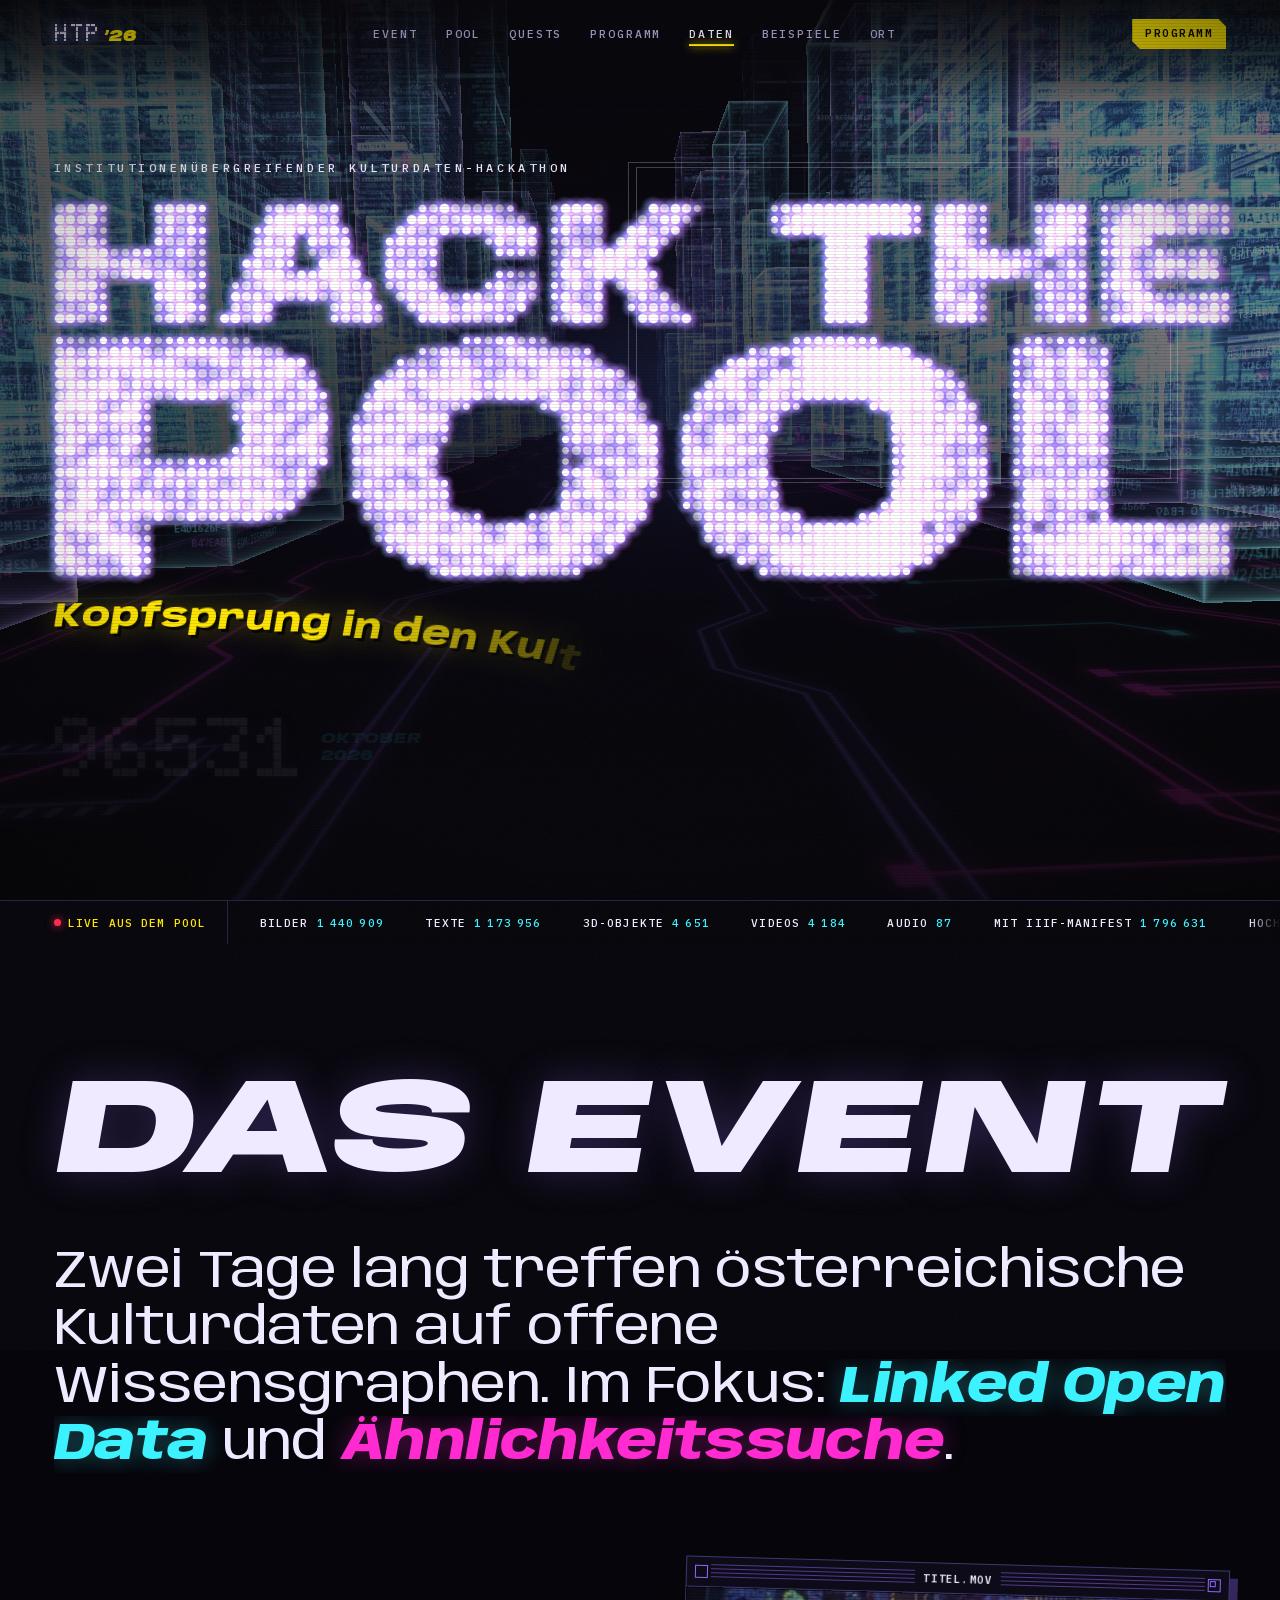
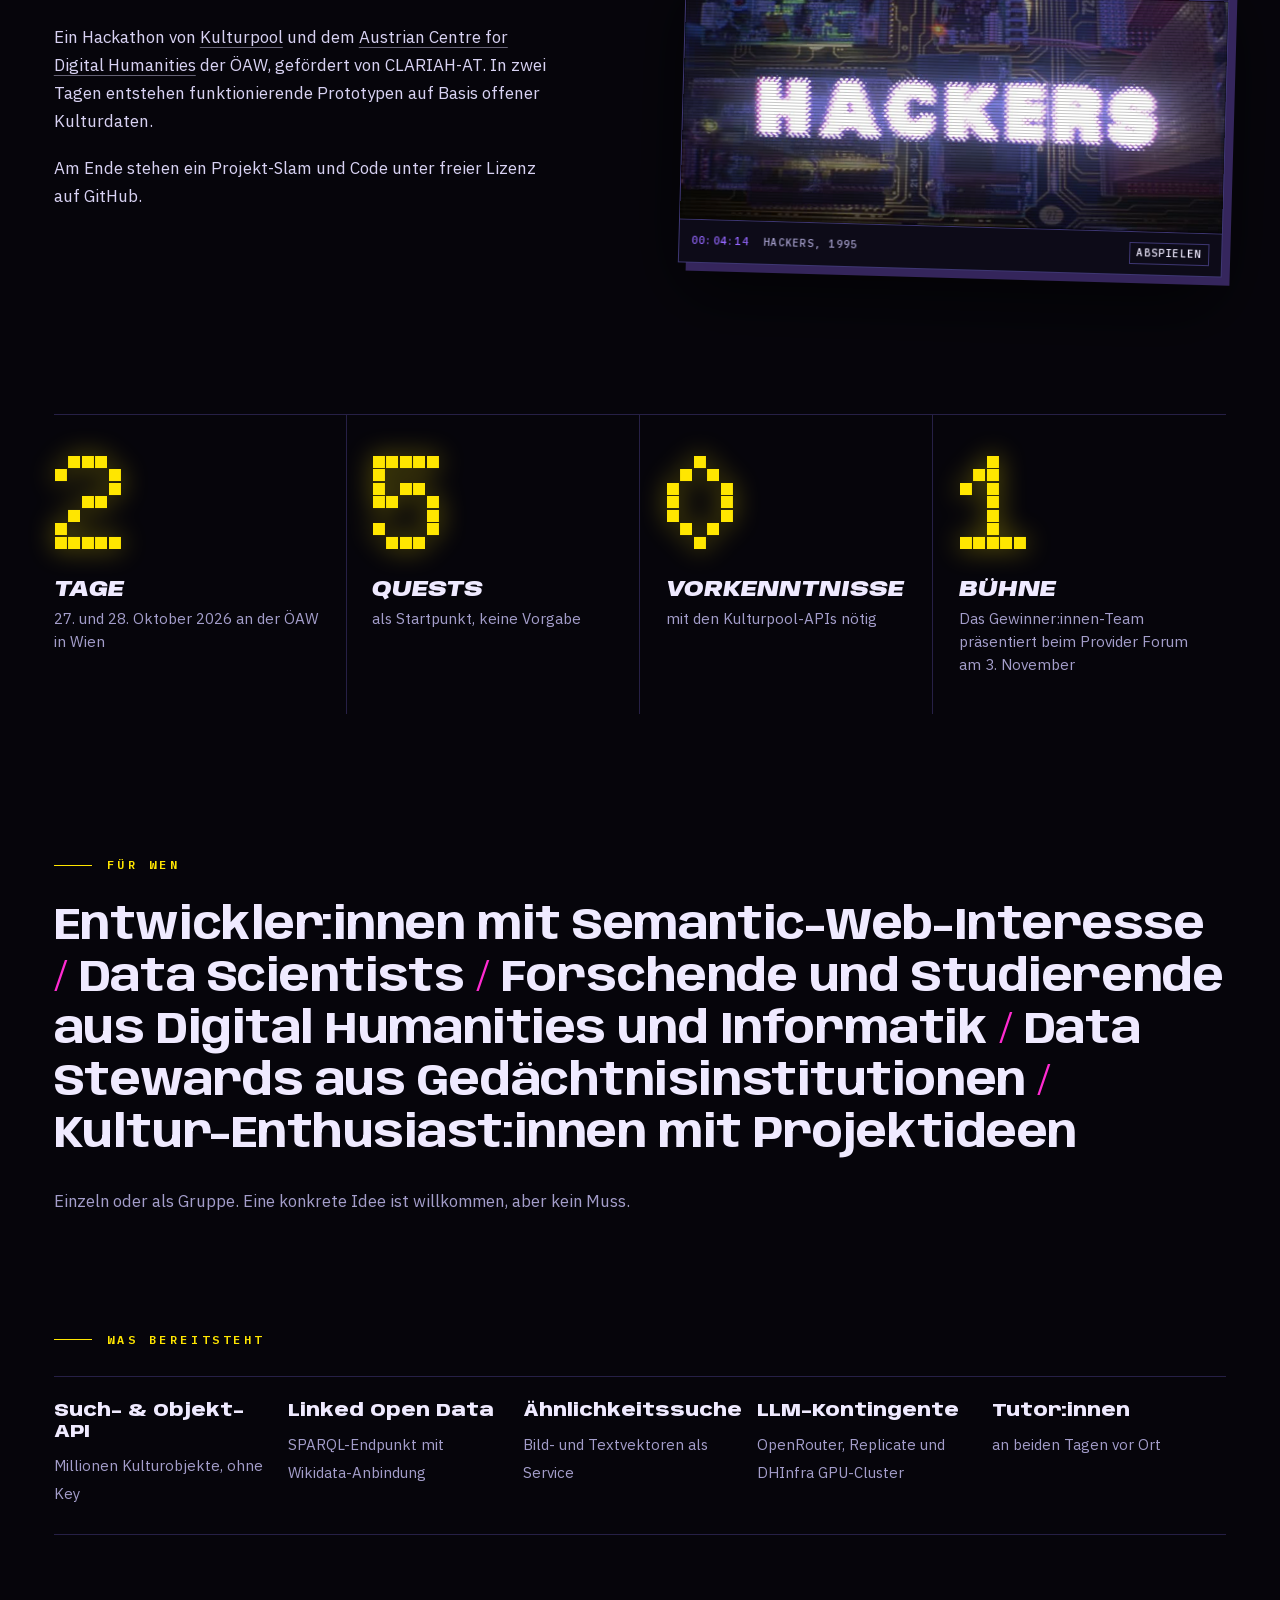
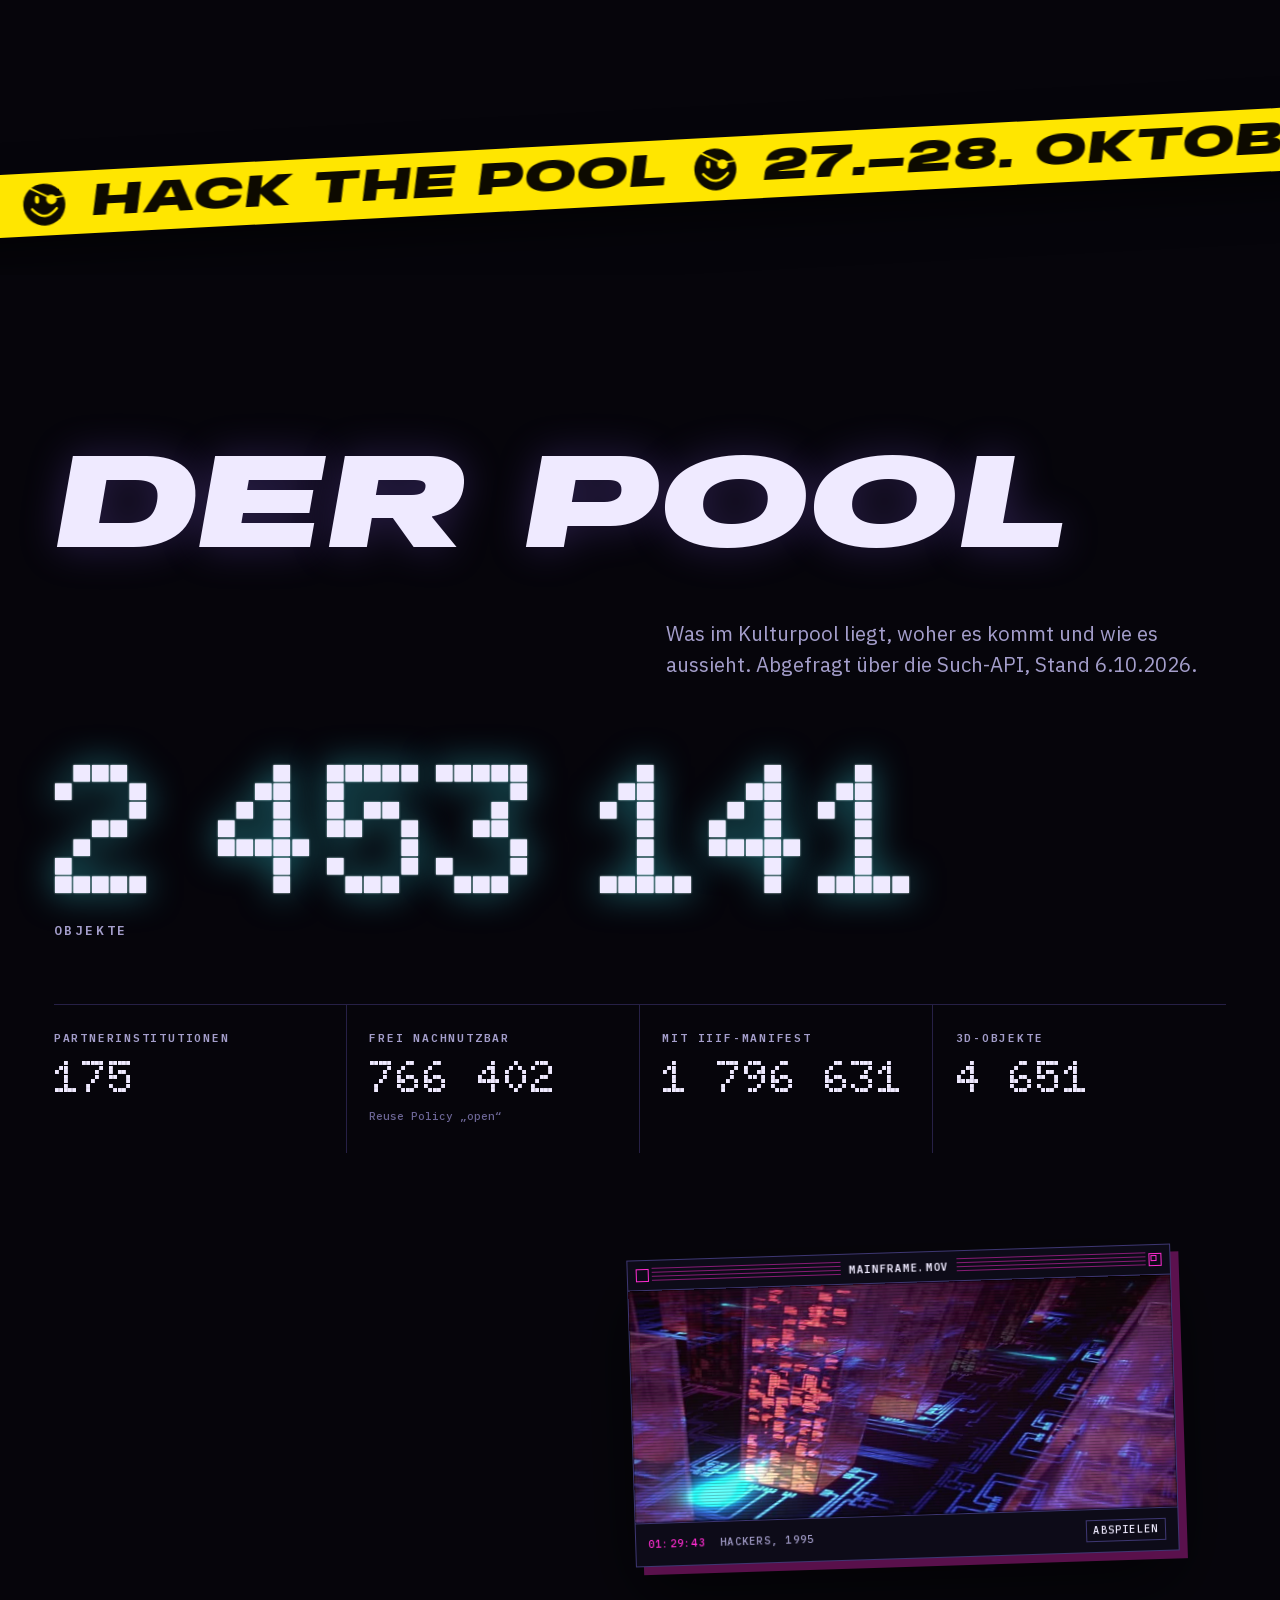
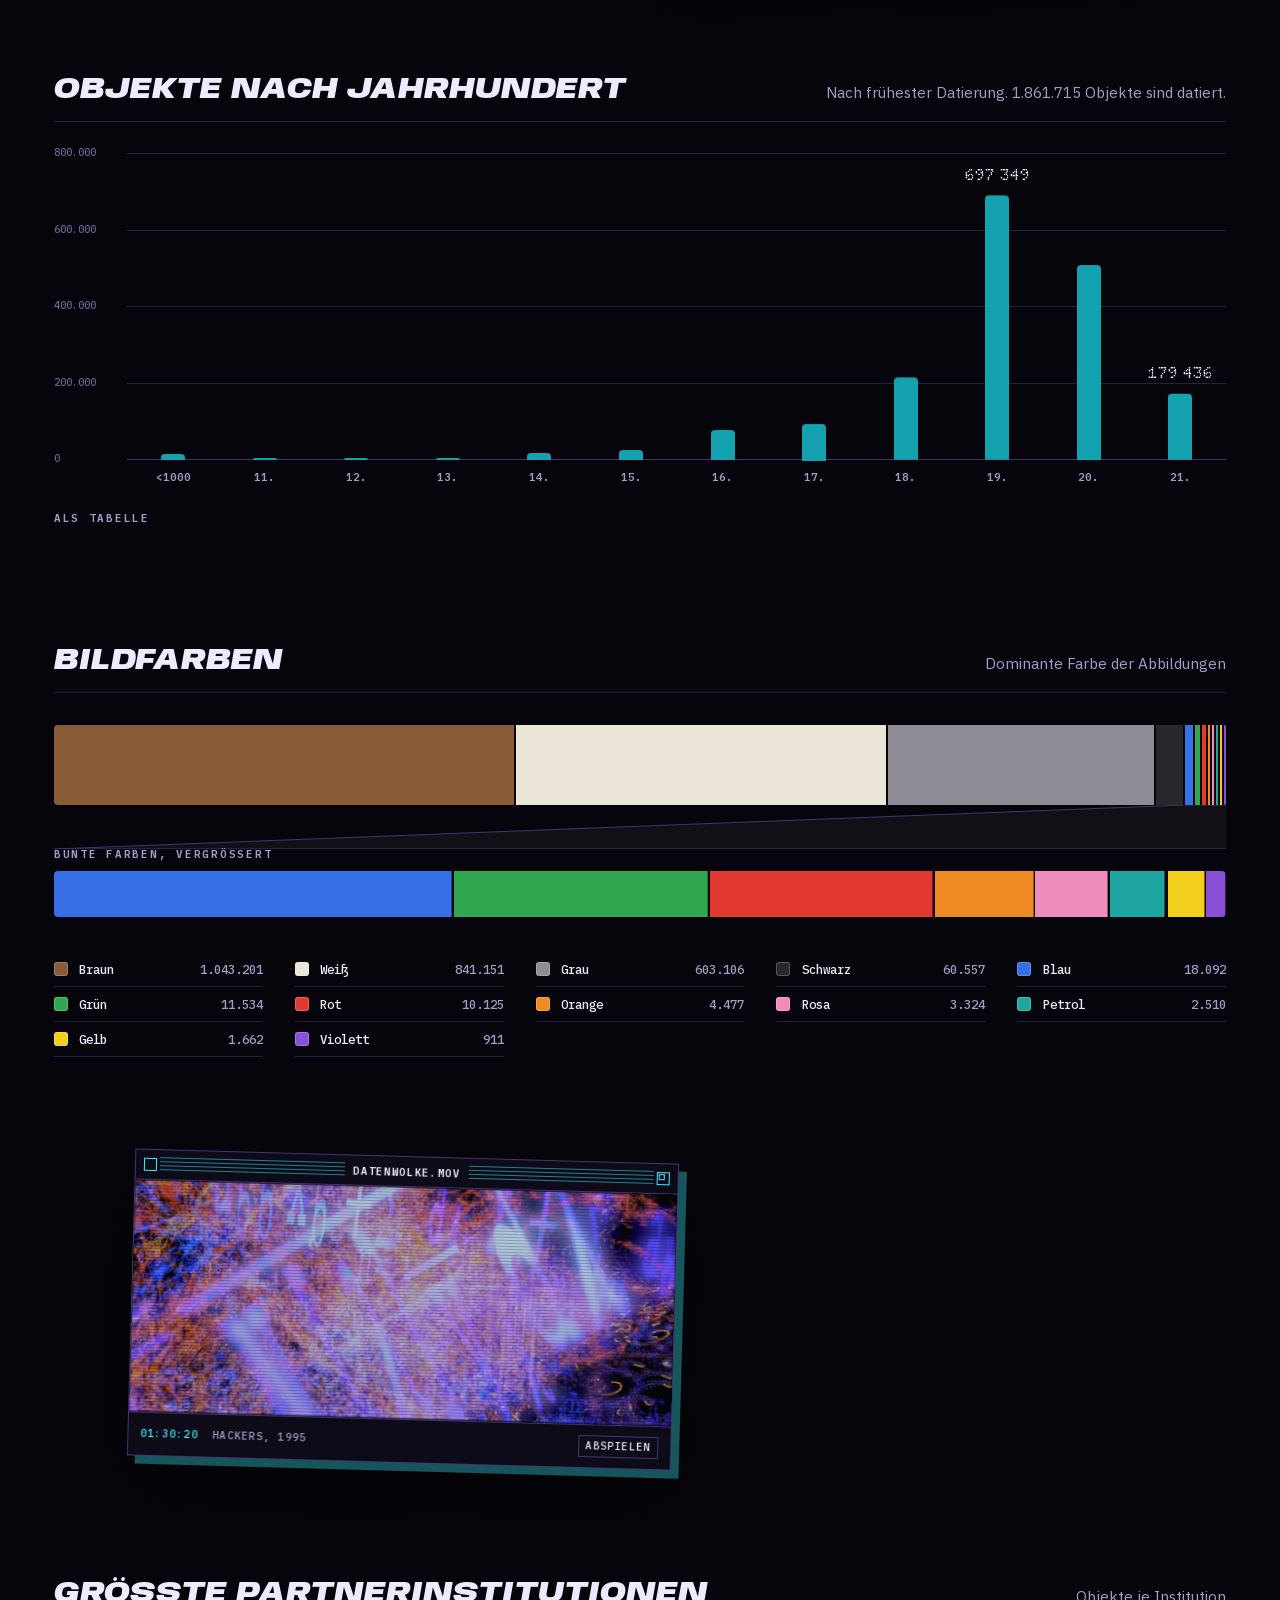
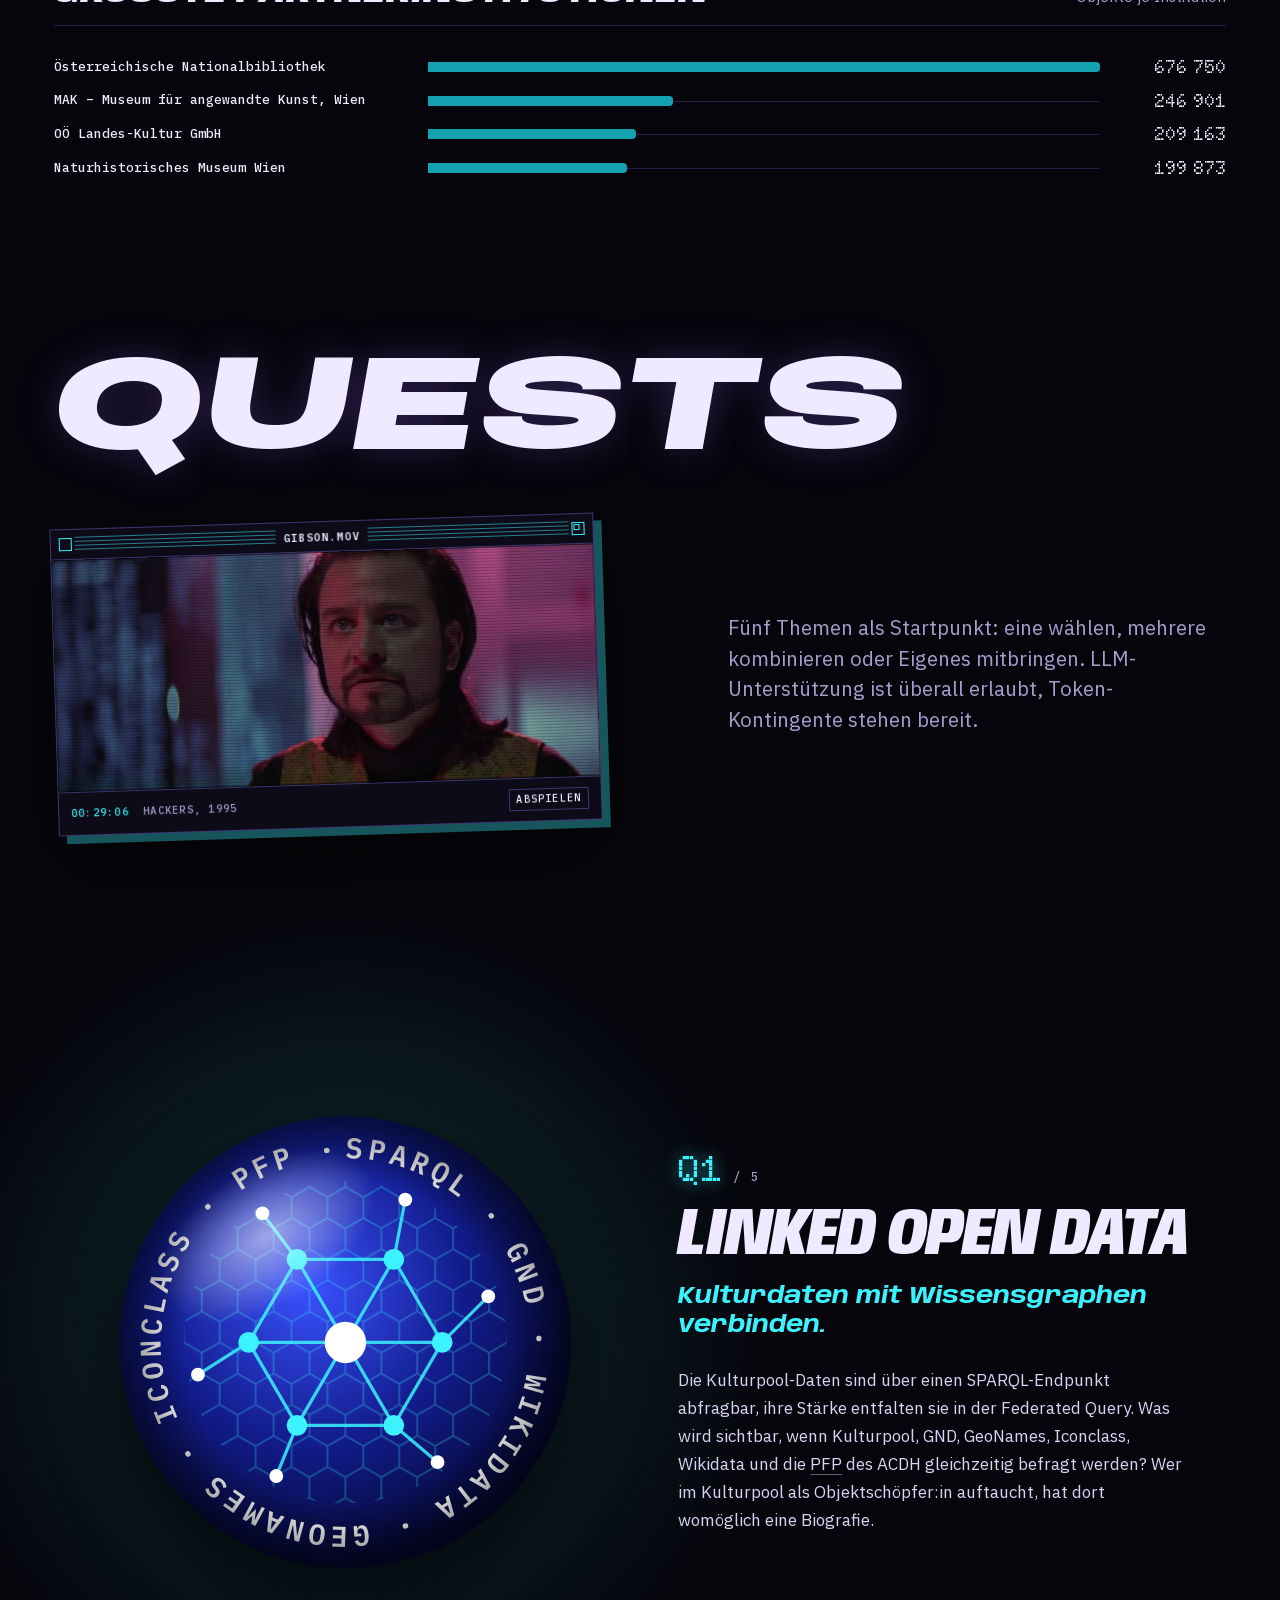
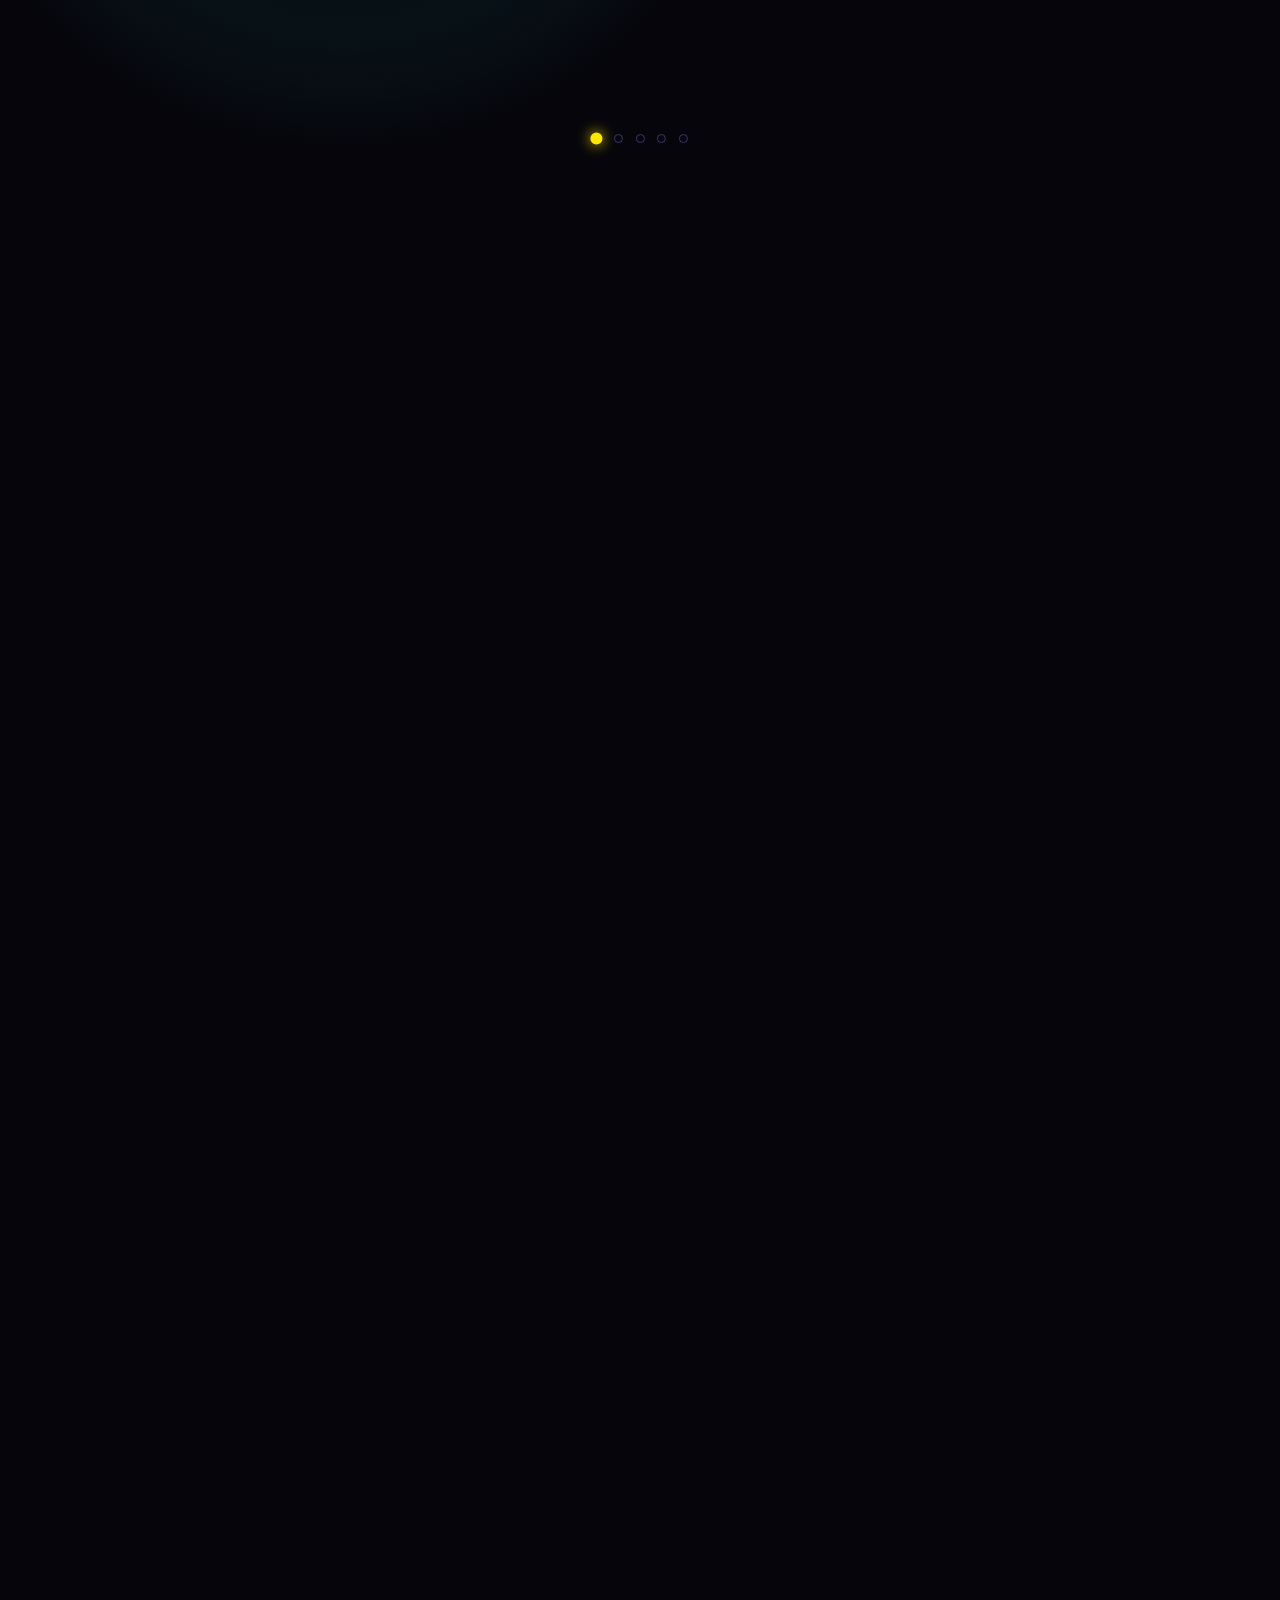
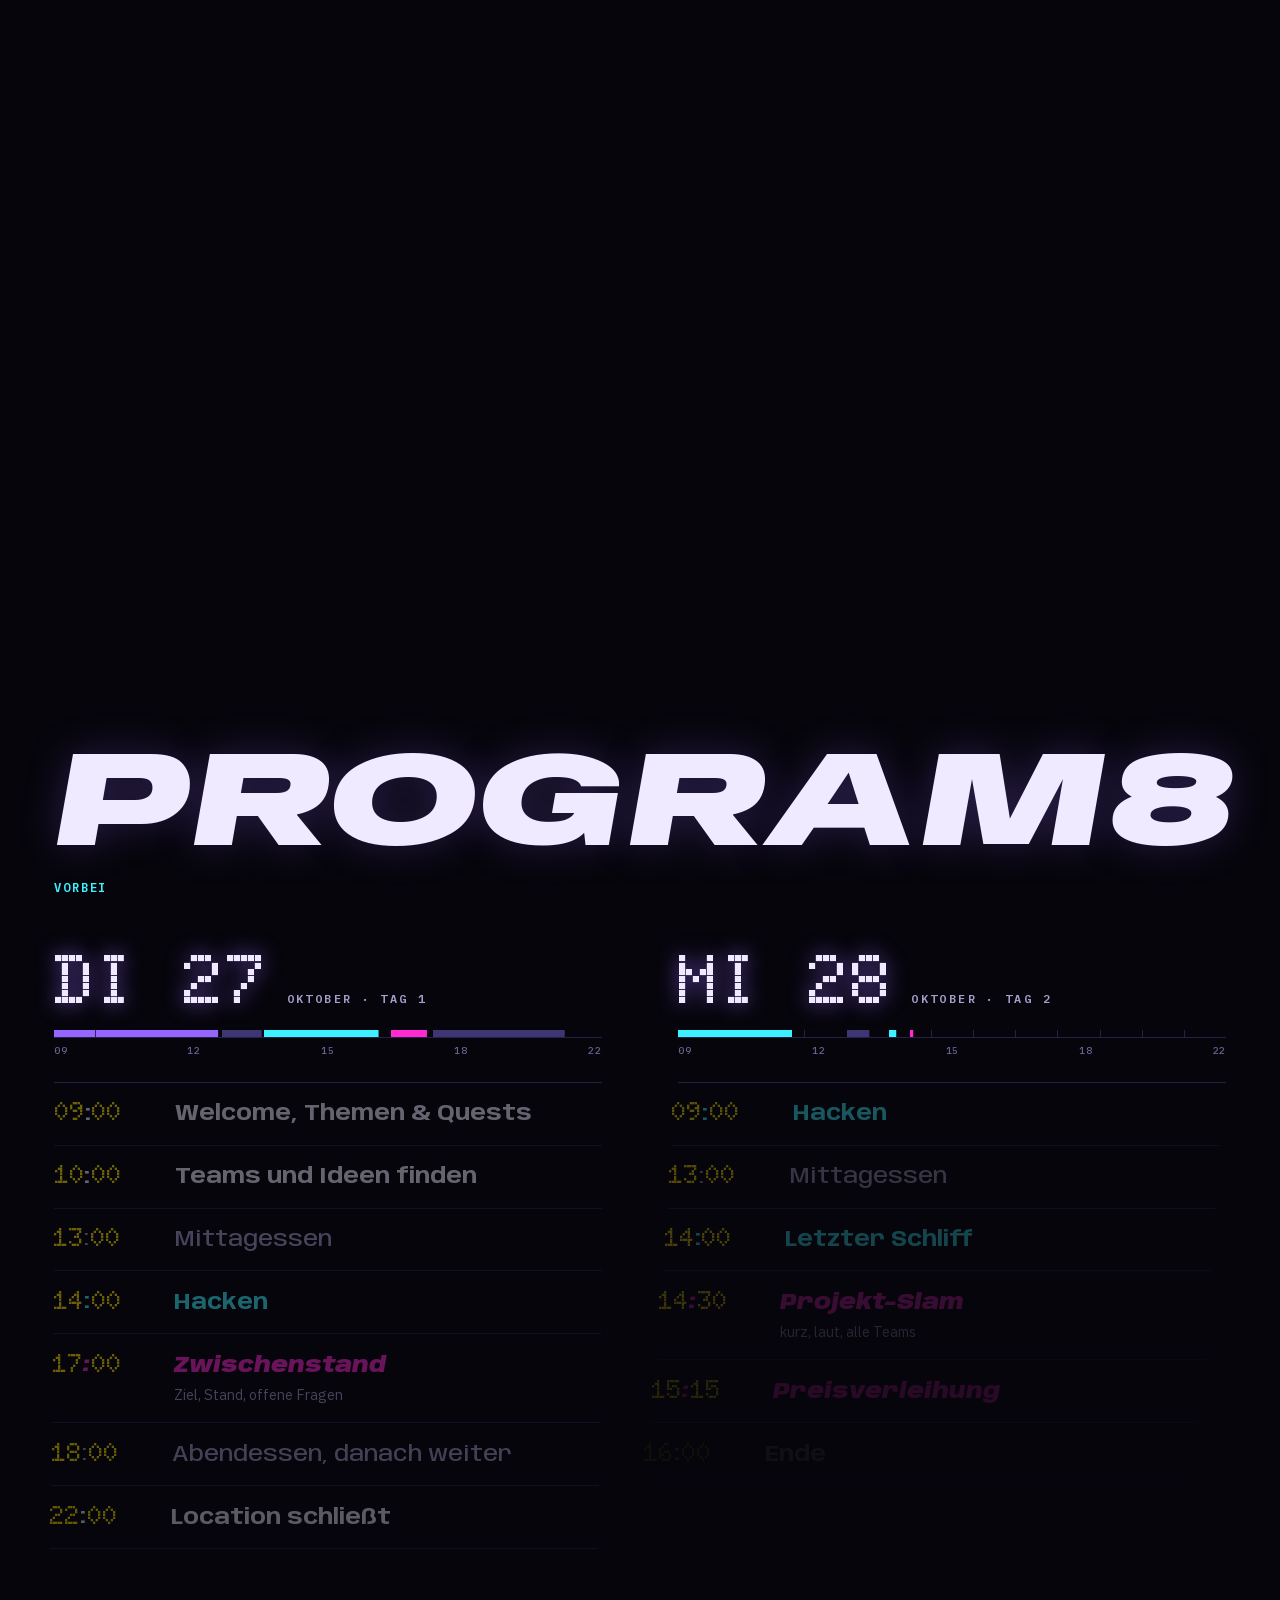
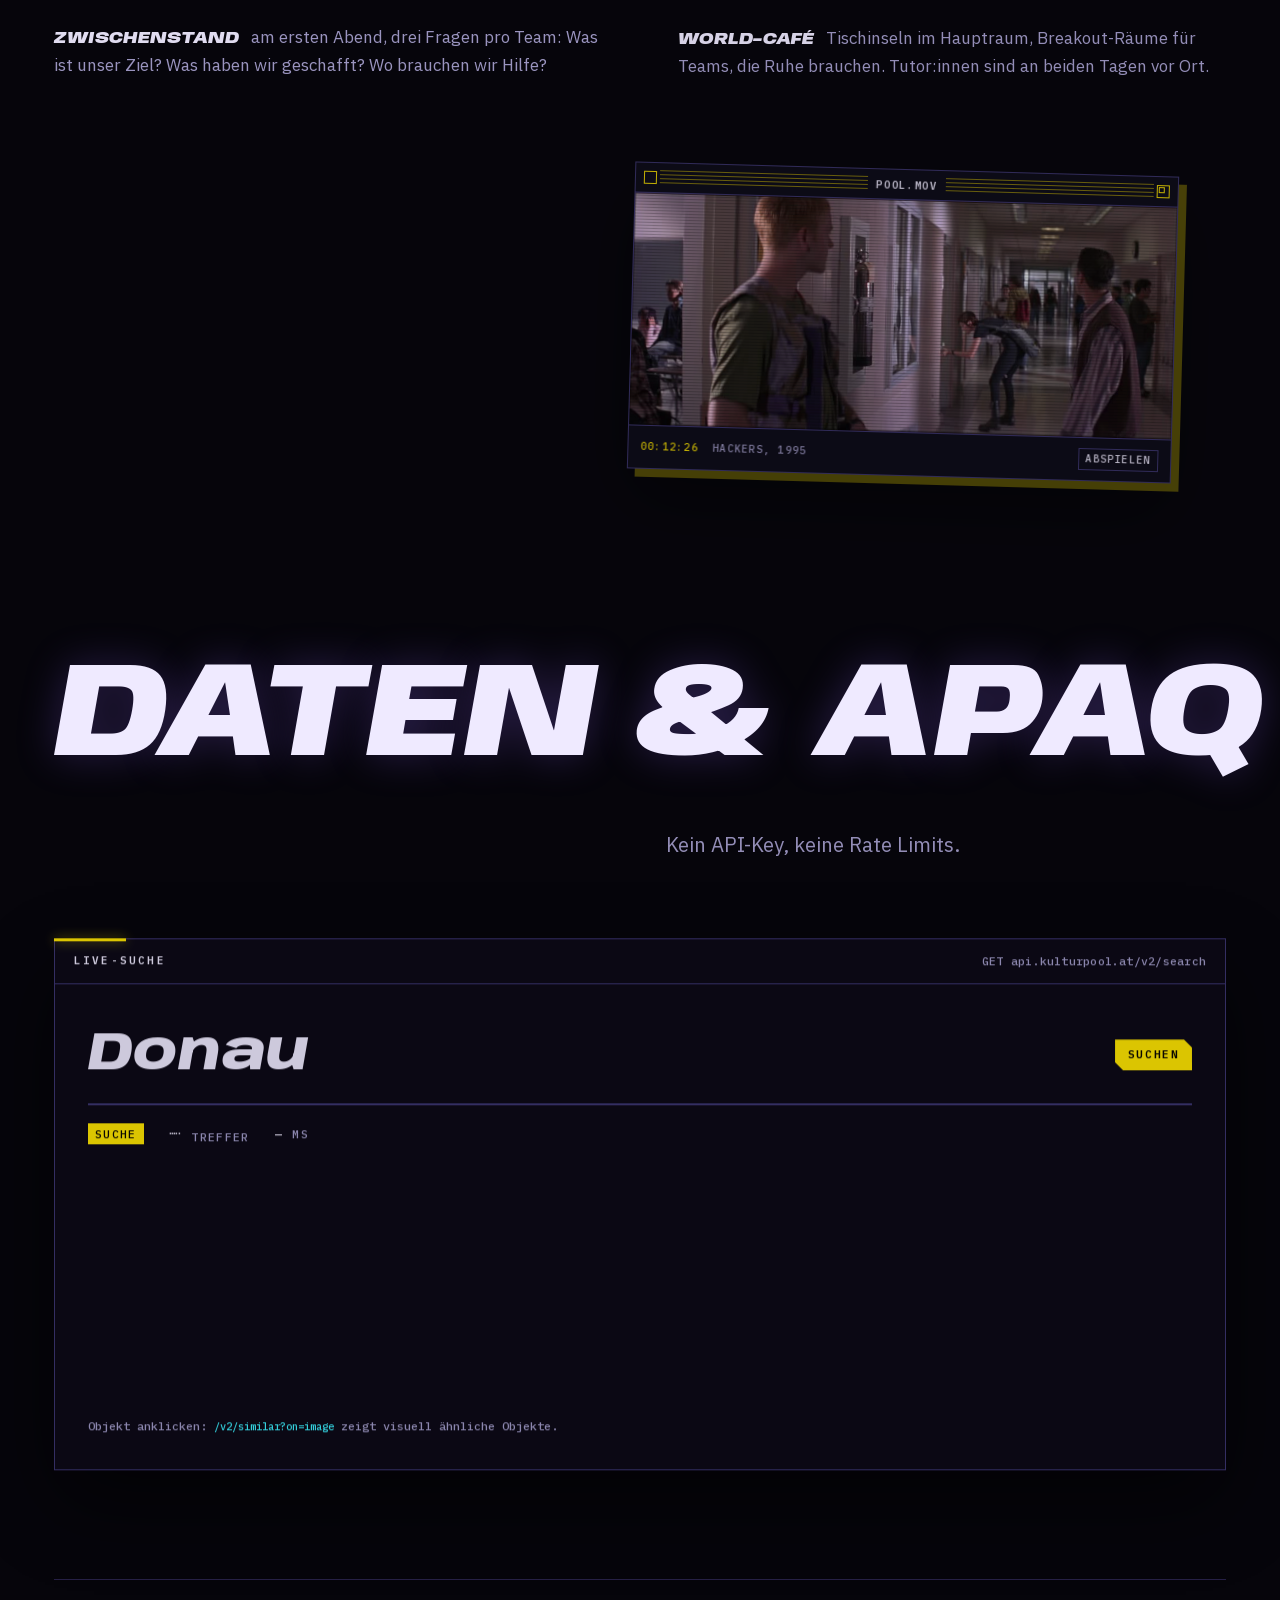
==== commit ae447b03: "Microsite: retro windows, TOC, mainframe clips, facet ticker - Replace 35mm film strip with draggabl" ====
--- a/site/index.html
+++ b/site/index.html
@@ -36,6 +36,8 @@
 <script defer src="vendor/gsap/SplitText.min.js"></script>
 <script defer src="vendor/gsap/ScrambleTextPlugin.min.js"></script>
 <script defer src="vendor/gsap/DrawSVGPlugin.min.js"></script>
+<script defer src="vendor/gsap/Draggable.min.js"></script>
+<script defer src="vendor/gsap/InertiaPlugin.min.js"></script>
 <script defer src="js/map-data.js"></script>
 <script defer src="js/city.js"></script>
 <script defer src="js/caustics.js"></script>
@@ -129,6 +131,16 @@
   </nav>
 </div>
 
+<nav class="toc is-collapsed" id="toc" aria-label="Inhalt">
+  <div class="toc__bar">
+    <span class="win__close" aria-hidden="true"></span>
+    <span class="toc__title">INHALT</span>
+    <button class="toc__toggle" type="button" aria-expanded="false" aria-controls="toc-list"><span class="sr-only">Inhalt ein- oder ausklappen</span></button>
+  </div>
+  <ol class="toc__list" id="toc-list"></ol>
+  <div class="toc__foot" data-toc-open><span data-toc-pos>Start</span><span class="toc__meter"><i data-toc-progress></i></span></div>
+</nav>
+
 <main id="main">
 
   <!-- ============ HERO ============ -->
@@ -152,7 +164,7 @@
     </div>
     <div class="ticker" aria-hidden="true">
       <span class="ticker__label"><i></i>Live aus dem Pool</span>
-      <div class="ticker__track"><div class="ticker__run" data-ticker><span>edm:ProvidedCHO</span><span>dc:creator</span><span>owl:sameAs</span><span>skos:prefLabel</span><span>dcterms:created</span><span>edm:isShownBy</span><span>edm:ProvidedCHO</span><span>dc:creator</span><span>owl:sameAs</span><span>skos:prefLabel</span><span>dcterms:created</span><span>edm:isShownBy</span></div></div>
+      <div class="ticker__track"><div class="ticker__run" data-ticker><span><b>Bilder</b> <em>1 440 909</em></span><span><b>Texte</b> <em>1 173 956</em></span><span><b>3D-Objekte</b> <em>4 651</em></span><span><b>Videos</b> <em>4 184</em></span><span><b>Audio</b> <em>87</em></span><span><b>Mit IIIF-Manifest</b> <em>1 796 631</em></span><span><b>Hochformat</b> <em>1 735 989</em></span><span><b>Querformat</b> <em>710 855</em></span><span><b>CC0</b> <em>330 229</em></span><span><b>Public Domain</b> <em>436 173</em></span><span><b>CC BY</b> <em>298 757</em></span><span><b>Buch</b> <em>565 473</em></span><span><b>Fotografie</b> <em>145 818</em></span><span><b>Braun</b> <em>1 043 201</em></span><span><b>Violett</b> <em>911</em></span><span><b>Bilder</b> <em>1 440 909</em></span><span><b>Texte</b> <em>1 173 956</em></span><span><b>3D-Objekte</b> <em>4 651</em></span><span><b>Videos</b> <em>4 184</em></span><span><b>Audio</b> <em>87</em></span><span><b>Mit IIIF-Manifest</b> <em>1 796 631</em></span><span><b>Hochformat</b> <em>1 735 989</em></span><span><b>Querformat</b> <em>710 855</em></span><span><b>CC0</b> <em>330 229</em></span><span><b>Public Domain</b> <em>436 173</em></span><span><b>CC BY</b> <em>298 757</em></span><span><b>Buch</b> <em>565 473</em></span><span><b>Fotografie</b> <em>145 818</em></span><span><b>Braun</b> <em>1 043 201</em></span><span><b>Violett</b> <em>911</em></span></div></div>
     </div>
   </section>
 
@@ -163,9 +175,16 @@
 
       <p class="statement" data-split>Zwei Tage lang treffen österreichische Kulturdaten auf offene Wissensgraphen. Im Fokus: <em class="hl hl--cyan">Linked Open Data</em> und <em class="hl hl--magenta">Ähnlichkeitssuche</em>.</p>
 
-      <div class="event__text prose">
+      <div class="duo">
+        <div class="event__text prose">
         <p>Ein Hackathon von <a href="https://kulturpool.at">Kulturpool</a> und dem <a href="https://www.oeaw.ac.at/acdh/">Austrian Centre for Digital Humanities</a> der ÖAW, gefördert von CLARIAH-AT. In zwei Tagen entstehen funktionierende Prototypen auf Basis offener Kulturdaten.</p>
         <p>Am Ende stehen ein Projekt-Slam und Code unter freier Lizenz auf GitHub.</p>
+        </div>
+        <figure class="win win--tilt-r" data-window style="--win-accent: var(--violet)">
+          <div class="win__bar"><span class="win__close" aria-hidden="true"></span><span class="win__title">TITEL.MOV</span><span class="win__zoom" aria-hidden="true"></span></div>
+          <div class="win__body"><video muted loop playsinline preload="none" poster="media/title-sequence.jpg" data-src="media/title-sequence.mp4" aria-label="Ausschnitt aus Hackers (1995), ohne Ton"></video></div>
+          <figcaption class="win__status"><span data-tc>00:04:14</span><span>Hackers, 1995</span><button type="button" class="win__btn" data-play>Pause</button></figcaption>
+        </figure>
       </div>
 
       <dl class="specs">
@@ -175,7 +194,7 @@
         <div class="spec"><dt class="led">1</dt><dd><b>Bühne</b>Das Gewinner:innen-Team präsentiert beim Provider Forum am 3. November</dd></div>
       </dl>
 
-      <div class="crowd">
+      <div class="crowd" id="fuer-wen">
         <h3 class="kicker">Für wen</h3>
         <p class="crowd__list">
           <span>Entwickler:innen mit Semantic-Web-Interesse</span>
@@ -187,7 +206,7 @@
         <p class="crowd__note">Einzeln oder als Gruppe. Eine konkrete Idee ist willkommen, aber kein Muss.</p>
       </div>
 
-      <div class="kit">
+      <div class="kit" id="bereit">
         <h3 class="kicker">Was bereitsteht</h3>
         <ul class="kit__list">
           <li><b>Such- &amp; Objekt-API</b><span>Millionen Kulturobjekte, ohne Key</span></li>
@@ -200,20 +219,11 @@
     </div>
   </section>
 
-  <!-- ============ FILMSTREIFEN ============ -->
-  <div class="reel" aria-label="Filmausschnitte aus Hackers (1995)" role="group">
-    <div class="reel__strip" data-reel>
-      <figure class="frame"><video muted loop playsinline preload="none" poster="media/title-sequence.jpg" data-src="media/title-sequence.mp4"></video><figcaption>00:04:14</figcaption></figure>
-      <figure class="frame"><video muted loop playsinline preload="none" poster="media/pool-on-the-roof.jpg" data-src="media/pool-on-the-roof.mp4"></video><figcaption>00:12:26</figcaption></figure>
-      <figure class="frame"><video muted loop playsinline preload="none" poster="media/pool-has-a-leak.jpg" data-src="media/pool-has-a-leak.mp4"></video><figcaption>00:19:42</figcaption></figure>
-      <figure class="frame"><video muted loop playsinline preload="none" poster="media/gibson-green.jpg" data-src="media/gibson-green.mp4"></video><figcaption>00:26:00</figcaption></figure>
-      <figure class="frame"><video muted loop playsinline preload="none" poster="media/gibson.jpg" data-src="media/gibson.mp4"></video><figcaption>00:29:06</figcaption></figure>
-      <figure class="frame"><video muted loop playsinline preload="none" poster="media/hack-the-planet.jpg" data-src="media/hack-the-planet.mp4"></video><figcaption>01:33:24</figcaption></figure>
-    </div>
-    <div class="band" aria-hidden="true"><div class="band__track" data-band>
+  <!-- ============ BAND ============ -->
+  <div class="bandwrap" aria-hidden="true">
+    <div class="band"><div class="band__track" data-band>
       <span>Hack the Pool</span><svg class="band__sym"><use href="#smiley"/></svg><span>27.–28. Oktober 2026</span><svg class="band__sym"><use href="#smiley"/></svg><span>ÖAW Wien</span><svg class="band__sym"><use href="#smiley"/></svg>
     </div></div>
-    <p class="reel__credit">Hackers, 1995</p>
   </div>
 
   <!-- ============ POOL ============ -->
@@ -228,13 +238,21 @@
       </div>
 
       <dl class="tiles">
-        <div class="tile"><dt>Datengeber</dt><dd class="led" data-kpi="providers">175</dd></div>
+        <div class="tile"><dt>Partnerinstitutionen</dt><dd class="led" data-kpi="providers">175</dd></div>
         <div class="tile"><dt>Frei nachnutzbar</dt><dd class="led" data-kpi="open">766 402</dd><p class="tile__note">Reuse Policy „open“</p></div>
         <div class="tile"><dt>Mit IIIF-Manifest</dt><dd class="led" data-kpi="iiif">1 796 631</dd></div>
         <div class="tile"><dt>3D-Objekte</dt><dd class="led" data-kpi="3d">4 651</dd></div>
       </dl>
 
-      <div class="chart chart--time" data-chart="time">
+      <div class="scatter scatter--right">
+        <figure class="win win--tilt-l" data-window style="--win-accent: var(--magenta)">
+          <div class="win__bar"><span class="win__close" aria-hidden="true"></span><span class="win__title">MAINFRAME.MOV</span><span class="win__zoom" aria-hidden="true"></span></div>
+          <div class="win__body"><video muted loop playsinline preload="none" poster="media/mainframe-towers.jpg" data-src="media/mainframe-towers.mp4" aria-label="Ausschnitt aus Hackers (1995), ohne Ton"></video></div>
+          <figcaption class="win__status"><span data-tc>01:29:43</span><span>Hackers, 1995</span><button type="button" class="win__btn" data-play>Pause</button></figcaption>
+        </figure>
+      </div>
+
+      <div class="chart chart--time" data-chart="time" id="zeitstrahl">
         <div class="chart__head">
           <h3 class="chart__title">Objekte nach Jahrhundert</h3>
           <p class="chart__sub">Nach frühester Datierung. <span data-dated>1.858.861</span> Objekte sind datiert.</p>
@@ -246,20 +264,28 @@
         </details>
       </div>
 
-      <div class="chart chart--colors" data-chart="colors">
+      <div class="chart chart--colors" data-chart="colors" id="bildfarben">
         <div class="chart__head">
           <h3 class="chart__title">Bildfarben</h3>
-          <p class="chart__sub">Dominante Farbe der Abbildungen. Bunt sind nur <span data-colorful>2,0 %</span>.</p>
+          <p class="chart__sub">Dominante Farbe der Abbildungen</p>
         </div>
         <div class="strip" data-strip="all"></div>
-        <p class="strip__label">Die bunten <span data-colorful-short>2 %</span>, vergrößert</p>
+        <p class="strip__label">Bunte Farben, vergrößert</p>
         <div class="strip strip--zoom" data-strip="colorful"></div>
         <ul class="swatches" data-swatches></ul>
       </div>
 
-      <div class="chart chart--providers">
+      <div class="scatter scatter--left">
+        <figure class="win win--tilt-r" data-window style="--win-accent: var(--cyan)">
+          <div class="win__bar"><span class="win__close" aria-hidden="true"></span><span class="win__title">DATENWOLKE.MOV</span><span class="win__zoom" aria-hidden="true"></span></div>
+          <div class="win__body"><video muted loop playsinline preload="none" poster="media/mainframe-cloud.jpg" data-src="media/mainframe-cloud.mp4" aria-label="Ausschnitt aus Hackers (1995), ohne Ton"></video></div>
+          <figcaption class="win__status"><span data-tc>01:30:20</span><span>Hackers, 1995</span><button type="button" class="win__btn" data-play>Pause</button></figcaption>
+        </figure>
+      </div>
+
+      <div class="chart chart--providers" id="partner">
         <div class="chart__head">
-          <h3 class="chart__title">Größte Datengeber</h3>
+          <h3 class="chart__title">Größte Partnerinstitutionen</h3>
           <p class="chart__sub">Objekte je Institution</p>
         </div>
         <ol class="providers" data-providers>
@@ -276,7 +302,14 @@
   <section class="sec quests" id="quests" data-sec="Quests">
     <div class="wrap">
       <h2 class="sec__title" data-stretch><span data-scramble>Quests</span></h2>
-      <p class="lede">Fünf Themen als Startpunkt: eine wählen, mehrere kombinieren oder Eigenes mitbringen. LLM-Unterstützung ist überall erlaubt, Token-Kontingente stehen bereit.</p>
+      <div class="duo duo--quests">
+        <figure class="win win--tilt-l" data-window style="--win-accent: var(--cyan)">
+          <div class="win__bar"><span class="win__close" aria-hidden="true"></span><span class="win__title">GIBSON.MOV</span><span class="win__zoom" aria-hidden="true"></span></div>
+          <div class="win__body"><video muted loop playsinline preload="none" poster="media/gibson.jpg" data-src="media/gibson.mp4" aria-label="Ausschnitt aus Hackers (1995), ohne Ton"></video></div>
+          <figcaption class="win__status"><span data-tc>00:29:06</span><span>Hackers, 1995</span><button type="button" class="win__btn" data-play>Pause</button></figcaption>
+        </figure>
+        <p class="lede">Fünf Themen als Startpunkt: eine wählen, mehrere kombinieren oder Eigenes mitbringen. LLM-Unterstützung ist überall erlaubt, Token-Kontingente stehen bereit.</p>
+      </div>
     </div>
 
     <div class="quests__pin">
@@ -412,7 +445,7 @@
       </div>
 
       <div class="days">
-        <div class="day" data-day="2026-10-27">
+        <div class="day" data-day="2026-10-27" id="tag-1">
           <h3 class="day__name"><span class="led">Di 27</span><span>Oktober · Tag 1</span></h3>
           <div class="day__bar" aria-hidden="true"></div>
           <ol class="slots">
@@ -425,7 +458,7 @@
             <li data-t="22:00"><time>22:00</time><span>Location schließt</span></li>
           </ol>
         </div>
-        <div class="day" data-day="2026-10-28">
+        <div class="day" data-day="2026-10-28" id="tag-2">
           <h3 class="day__name"><span class="led">Mi 28</span><span>Oktober · Tag 2</span></h3>
           <div class="day__bar" aria-hidden="true"></div>
           <ol class="slots">
@@ -443,6 +476,14 @@
         <p><b>Zwischenstand</b> am ersten Abend, drei Fragen pro Team: Was ist unser Ziel? Was haben wir geschafft? Wo brauchen wir Hilfe?</p>
         <p><b>World-Café</b> Tischinseln im Hauptraum, Breakout-Räume für Teams, die Ruhe brauchen. Tutor:innen sind an beiden Tagen vor Ort.</p>
       </div>
+
+      <div class="scatter scatter--right">
+        <figure class="win win--tilt-r" data-window style="--win-accent: var(--acid)">
+          <div class="win__bar"><span class="win__close" aria-hidden="true"></span><span class="win__title">POOL.MOV</span><span class="win__zoom" aria-hidden="true"></span></div>
+          <div class="win__body"><video muted loop playsinline preload="none" poster="media/pool-on-the-roof.jpg" data-src="media/pool-on-the-roof.mp4" aria-label="Ausschnitt aus Hackers (1995), ohne Ton"></video></div>
+          <figcaption class="win__status"><span data-tc>00:12:26</span><span>Hackers, 1995</span><button type="button" class="win__btn" data-play>Pause</button></figcaption>
+        </figure>
+      </div>
     </div>
   </section>
 
@@ -452,7 +493,7 @@
       <h2 class="sec__title" data-stretch><span data-scramble>Daten &amp; APIs</span></h2>
       <p class="lede">Kein API-Key, keine Rate Limits.</p>
 
-      <div class="panel panel--search">
+      <div class="panel panel--search" id="live-suche">
         <div class="panel__head"><span>Live-Suche</span><code>GET api.kulturpool.at/v2/search</code></div>
         <div class="console">
           <form class="console__form" role="search" data-search>
@@ -471,7 +512,7 @@
         </div>
       </div>
 
-      <ul class="res">
+      <ul class="res" id="ressourcen">
         <li class="res__row">
           <h3 class="res__name">Kulturpool API</h3>
           <p class="res__url"><a href="https://api.kulturpool.at/reference/">api.kulturpool.at/reference</a><span class="status" data-ping="api"><i></i><span>prüfe…</span></span></p>
@@ -482,10 +523,15 @@
           <p class="res__url"><code>https://sparql.kulturpool.at/query</code><button class="copy" type="button" data-copy="https://sparql.kulturpool.at/query">kopieren</button><span class="status" data-ping="sparql"><i></i><span>prüfe…</span></span></p>
           <p class="res__txt">Europeana Data Model. Editor unter <a href="https://sparql.kulturpool.at/">sparql.kulturpool.at</a>.</p>
         </li>
-        <li class="res__row">
+        <li class="res__row res__row--win">
           <h3 class="res__name">Nightly Dumps</h3>
           <p class="res__url"><a href="https://s3.kpool.at/nightly/full_records.tar.gz">s3.kpool.at/nightly/full_records.tar.gz</a></p>
           <p class="res__txt">Vollabzug, täglich aktualisiert. Für alles, was lokal schneller geht als über die API.</p>
+          <figure class="win win--small win--tilt-l" data-window style="--win-accent: var(--magenta)">
+          <div class="win__bar"><span class="win__close" aria-hidden="true"></span><span class="win__title">LEAK.MOV</span><span class="win__zoom" aria-hidden="true"></span></div>
+          <div class="win__body"><video muted loop playsinline preload="none" poster="media/pool-has-a-leak.jpg" data-src="media/pool-has-a-leak.mp4" aria-label="Ausschnitt aus Hackers (1995), ohne Ton"></video></div>
+          <figcaption class="win__status"><span data-tc>00:19:42</span><span>Hackers, 1995</span><button type="button" class="win__btn" data-play>Pause</button></figcaption>
+        </figure>
         </li>
         <li class="res__row">
           <h3 class="res__name">Wikidata-Lookup</h3>
@@ -509,7 +555,7 @@
         </li>
       </ul>
 
-      <div class="query">
+      <div class="query" id="sparql">
         <figure class="panel panel--code">
           <div class="panel__head"><span>SPARQL</span><span class="panel__actions"><button class="copy" type="button" data-copy-code>kopieren</button><a class="copy" href="https://sparql.kulturpool.at/">Editor</a></span></div>
           <pre class="code" data-sparql><code>PREFIX edm: &lt;http://www.europeana.eu/schemas/edm/&gt;
@@ -525,6 +571,11 @@
 LIMIT 100</code></pre>
         </figure>
         <div class="query__side">
+          <figure class="win win--small win--tilt-r" data-window style="--win-accent: var(--violet)">
+          <div class="win__bar"><span class="win__close" aria-hidden="true"></span><span class="win__title">GARBAGE.MOV</span><span class="win__zoom" aria-hidden="true"></span></div>
+          <div class="win__body"><video muted loop playsinline preload="none" poster="media/mainframe-menu.jpg" data-src="media/mainframe-menu.mp4" aria-label="Ausschnitt aus Hackers (1995), ohne Ton"></video></div>
+          <figcaption class="win__status"><span data-tc>01:29:52</span><span>Hackers, 1995</span><button type="button" class="win__btn" data-play>Pause</button></figcaption>
+        </figure>
           <h3 class="kicker">Mehr Abfragen</h3>
           <p class="query__txt">Graph-Struktur, Datensets als Sub-Graphen, GND-Referenzen mit Wikidata verbinden, REST-Beispiele mit curl: gesammelt im Repo, Beiträge willkommen.</p>
           <p><a class="arrow-link" href="https://github.com/kulturpool/Hack-The-Pool-2026/blob/main/docs/05-queries.md">05 · Queries</a></p>
@@ -539,7 +590,7 @@
       <h2 class="sec__title" data-stretch><span data-scramble>Beispiele</span></h2>
       <p class="lede">Erste Beispiele des Kulturpool-Teams zeigen, wie die APIs funktionieren. Alle laufen direkt im Browser.</p>
 
-      <div class="disks">
+      <div class="disks" id="disketten">
         <a class="disk" href="../examples/closest_object/" style="--disk: var(--acid); --disk-tab: #0b0900">
           <svg class="floppy" viewBox="0 0 200 200" aria-hidden="true">
             <path d="M12 3h168l17 17v168a9 9 0 0 1-9 9H12a9 9 0 0 1-9-9V12a9 9 0 0 1 9-9Z" fill="var(--disk)"/>
@@ -591,7 +642,15 @@
         </a>
       </div>
 
-      <div class="archive">
+      <div class="scatter scatter--right">
+        <figure class="win win--tilt-l" data-window style="--win-accent: var(--cyan)">
+          <div class="win__bar"><span class="win__close" aria-hidden="true"></span><span class="win__title">GIBSON_2.MOV</span><span class="win__zoom" aria-hidden="true"></span></div>
+          <div class="win__body"><video muted loop playsinline preload="none" poster="media/gibson-green.jpg" data-src="media/gibson-green.mp4" aria-label="Ausschnitt aus Hackers (1995), ohne Ton"></video></div>
+          <figcaption class="win__status"><span data-tc>00:26:00</span><span>Hackers, 1995</span><button type="button" class="win__btn" data-play>Pause</button></figcaption>
+        </figure>
+      </div>
+
+      <div class="archive" id="vorjahr">
         <h3 class="kicker">Vorjahr · <a href="https://github.com/kulturpool/Hack-The-Pool-2025">Hack The Pool 2025</a></h3>
         <ol class="archive__list">
           <li><a href="https://kulturpool.github.io/Hack-The-Pool-2025/automated-summaries/"><span class="archive__path">automated-summaries</span><span class="archive__txt">KI-gestützte Kultursuche mit automatischen Zusammenfassungen</span></a></li>
@@ -649,6 +708,14 @@
       <p class="finale__go"><a class="btn btn--acid btn--xl" href="https://umfrage.kulturpool.at/hack-the-pool-2026" data-reg-cta>Jetzt anmelden</a></p>
       <p class="finale__sub">Einzeln oder als Gruppe. Infos zur Veranstaltung auf <a href="https://info.kulturpool.at/hack-the-pool-2026/">info.kulturpool.at</a>.</p>
 
+      <div class="scatter scatter--center">
+        <figure class="win win--tilt-r" data-window style="--win-accent: var(--acid)">
+          <div class="win__bar"><span class="win__close" aria-hidden="true"></span><span class="win__title">HACK_THE_PLANET.MOV</span><span class="win__zoom" aria-hidden="true"></span></div>
+          <div class="win__body"><video muted loop playsinline preload="none" poster="media/hack-the-planet.jpg" data-src="media/hack-the-planet.mp4" aria-label="Ausschnitt aus Hackers (1995), ohne Ton"></video></div>
+          <figcaption class="win__status"><span data-tc>01:33:24</span><span>Hackers, 1995</span><button type="button" class="win__btn" data-play>Pause</button></figcaption>
+        </figure>
+      </div>
+
       <div class="contrib">
         <h3 class="kicker">Mitsammeln</h3>
         <p>Queries und Beispiele wachsen im Repo. Neues kommt per Pull Request in <a href="https://github.com/kulturpool/Hack-The-Pool-2026/blob/main/docs/05-queries.md">05 · Queries</a> oder <a href="https://github.com/kulturpool/Hack-The-Pool-2026/blob/main/docs/06-beispiele.md">06 · Beispiele</a>.</p>
--- a/site/css/style.css
+++ b/site/css/style.css
@@ -358,38 +358,103 @@
 .kit__list b { display: block; margin-bottom: .45rem; font: 800 1.12rem/1.2 var(--display); font-stretch: 116%; color: var(--paper); }
 .kit__list span { font-size: .94rem; color: var(--mute); }
 
-/* Filmstreifen ------------------------------------------------------------ */
-
-.reel { position: relative; z-index: 2; height: clamp(320px, 36vw, 560px); margin-top: clamp(7rem, 18vh, 13rem); overflow: hidden; }
-.reel__strip {
-  position: absolute; left: 0; top: 46%; display: flex; gap: 16px; width: max-content;
-  padding: 38px 16px; background: #0c0b0f;
-  transform: translateY(-50%) rotate(-2.5deg); will-change: transform;
-  box-shadow: 0 30px 60px rgba(0, 0, 0, .65), inset 0 0 0 1px rgba(255, 255, 255, .04);
-}
-.reel__strip::before, .reel__strip::after {
-  content: ""; position: absolute; left: 0; right: 0; height: 13px;
-  background: repeating-linear-gradient(90deg, transparent 0 9px, #d8d2c4 9px 23px, transparent 23px 34px);
-  opacity: .92;
-}
-.reel__strip::before { top: 12px; }
-.reel__strip::after { bottom: 12px; }
-.frame { position: relative; flex: none; margin: 0; width: clamp(250px, 27vw, 450px); aspect-ratio: 2.33; background: #000; }
-.frame video { display: block; width: 100%; height: 100%; object-fit: cover; filter: contrast(1.06) saturate(1.12); }
-.frame figcaption { position: absolute; left: 2px; bottom: -31px; font: 900 .72rem/1 var(--led); letter-spacing: .12em; color: #ffae2b; text-shadow: 0 0 6px rgba(255, 174, 43, .6); }
-.frame::after { content: ""; position: absolute; inset: 0; pointer-events: none; box-shadow: inset 0 0 40px rgba(0, 0, 0, .55); }
-
+/* Band ------------------------------------------------------------------ */
+
+.bandwrap { position: relative; z-index: 2; height: clamp(150px, 16vw, 230px); margin-top: clamp(6rem, 15vh, 11rem); overflow: hidden; }
 .band {
-  position: absolute; left: -6%; right: -6%; top: 74%; z-index: 3; overflow: hidden; white-space: nowrap;
+  position: absolute; left: -6%; right: -6%; top: 50%; overflow: hidden; white-space: nowrap;
   padding: .5em 0; background: var(--acid); color: var(--on-acid);
-  transform: translateY(-50%) rotate(3.5deg); box-shadow: 0 20px 44px rgba(0, 0, 0, .55);
+  transform: translateY(-50%) rotate(-3deg); box-shadow: 0 20px 44px rgba(0, 0, 0, .55);
 }
 .band__track {
   display: inline-flex; align-items: center; gap: 1.6rem; padding-right: 1.6rem; will-change: transform;
   font: 900 italic clamp(1.4rem, 3.6vw, 3.4rem)/1 var(--display); font-stretch: 150%; text-transform: uppercase;
 }
 .band__sym { flex: none; width: .95em; height: .95em; color: var(--on-acid); --sym-ink: var(--acid); }
-.reel__credit { position: absolute; right: var(--gutter); bottom: 8px; margin: 0; font: 500 .62rem/1 var(--mono); letter-spacing: .18em; text-transform: uppercase; color: var(--faint); }
+
+/* Fenster (System 7, neon) ------------------------------------------------ */
+
+.win {
+  --win-accent: var(--cyan);
+  position: relative; z-index: 3; margin: 0; width: 100%; max-width: 34rem;
+  background: var(--ink-2); border: 1px solid var(--line-2);
+  box-shadow: 8px 8px 0 rgba(61, 242, 255, .3), 0 32px 70px rgba(0, 0, 0, .65);
+  box-shadow: 8px 8px 0 color-mix(in srgb, var(--win-accent) 34%, transparent), 0 32px 70px rgba(0, 0, 0, .65);
+}
+.win--small { max-width: 26rem; }
+.win__bar {
+  display: flex; align-items: center; gap: .6rem; height: 30px; padding: 7px 8px;
+  border-bottom: 1px solid var(--line-2); cursor: grab; touch-action: none;
+  background: repeating-linear-gradient(180deg, color-mix(in srgb, var(--win-accent) 50%, transparent) 0 1px, transparent 1px 4px) content-box;
+  user-select: none; -webkit-user-select: none;
+}
+.win.is-dragging .win__bar { cursor: grabbing; }
+.win__close, .win__zoom { position: relative; flex: none; width: 13px; height: 13px; background: var(--ink-2); border: 1px solid var(--win-accent, var(--paper)); box-shadow: 0 0 0 3px var(--ink-2); }
+.win__zoom::after { content: ""; position: absolute; left: 1px; top: 1px; width: 6px; height: 6px; border: 1px solid var(--win-accent); }
+.win__title { margin: 0 auto; padding: 0 .75em; background: var(--ink-2); font: 600 .66rem/16px var(--mono); letter-spacing: .16em; text-transform: uppercase; color: var(--paper); white-space: nowrap; overflow: hidden; text-overflow: ellipsis; max-width: 80%; }
+.win__body { position: relative; background: #000; overflow: hidden; cursor: pointer; }
+.win__body video { display: block; width: 100%; height: auto; aspect-ratio: 854 / 366; object-fit: cover; }
+.win__body::after { content: ""; position: absolute; inset: 0; pointer-events: none; background: repeating-linear-gradient(to bottom, transparent 0 2px, rgba(0, 0, 0, .22) 2px 3px); }
+.win__status { display: flex; align-items: center; gap: .55rem .9rem; padding: .6rem .75rem; border-top: 1px solid var(--line-2); font: 500 .64rem/1 var(--mono); letter-spacing: .12em; text-transform: uppercase; color: var(--mute); }
+.win__status > span:nth-child(2) { margin-right: auto; }
+.win__status [data-tc] { color: var(--win-accent); font-feature-settings: "tnum"; }
+.win__btn { padding: .5em .65em; font: inherit; letter-spacing: inherit; text-transform: inherit; color: var(--paper); background: none; border: 1px solid var(--line-2); cursor: pointer; }
+.win__btn:hover { color: var(--win-accent); border-color: var(--win-accent); }
+.zoomrect { position: fixed; z-index: 64; pointer-events: none; border: 1px solid var(--paper); }
+
+.duo { display: grid; grid-template-columns: minmax(0, 5fr) minmax(0, 6fr); gap: clamp(2.5rem, 6vw, 7rem); align-items: center; margin-top: clamp(4rem, 10vh, 7rem); }
+.duo .event__text { margin: 0; }
+.duo--quests { grid-template-columns: minmax(0, 6fr) minmax(0, 5fr); margin: 0 0 clamp(2rem, 6vh, 4rem); }
+.duo--quests .lede { margin: 0; }
+.duo .win { justify-self: end; }
+.duo--quests .win { justify-self: start; }
+.scatter { display: flex; margin-top: clamp(4.5rem, 11vh, 8rem); }
+.scatter--right { justify-content: flex-end; padding-right: clamp(0px, 4vw, 5rem); }
+.scatter--left { justify-content: flex-start; padding-left: clamp(0px, 6vw, 8rem); }
+.scatter--center { justify-content: center; }
+.res__row--win .win { grid-column: 3; margin-top: 1.4rem; }
+.query__side .win { margin-bottom: 2.2rem; }
+
+/* Inhaltsfenster ---------------------------------------------------------- */
+
+.toc {
+  position: fixed; left: 18px; bottom: 18px; z-index: 62; width: 15.5rem;
+  background: rgba(13, 11, 24, .94); border: 1px solid var(--line-2);
+  box-shadow: 6px 6px 0 rgba(255, 230, 0, .22), 0 24px 50px rgba(0, 0, 0, .6);
+  backdrop-filter: blur(8px); -webkit-backdrop-filter: blur(8px);
+  font: 500 .7rem/1.3 var(--mono); letter-spacing: .06em; color: var(--mute);
+  opacity: 0; visibility: hidden; transition: opacity .4s, visibility .4s;
+}
+.toc.is-on { opacity: 1; visibility: visible; }
+.toc__bar {
+  display: flex; align-items: center; gap: .6rem; height: 30px; padding: 7px 8px; cursor: grab; touch-action: none; user-select: none; -webkit-user-select: none;
+  border-bottom: 1px solid var(--line-2);
+  background: repeating-linear-gradient(180deg, rgba(255, 230, 0, .5) 0 1px, transparent 1px 4px) content-box;
+}
+.toc .win__close { --win-accent: var(--acid); }
+.toc__title { margin: 0 auto; padding: 0 .75em; background: var(--ink-2); font: 600 .66rem/16px var(--mono); letter-spacing: .2em; color: var(--paper); }
+.toc__toggle { position: relative; flex: none; width: 13px; height: 13px; padding: 0; background: var(--ink-2); border: 1px solid var(--acid); box-shadow: 0 0 0 3px var(--ink-2); cursor: pointer; }
+.toc__toggle::after { content: ""; position: absolute; left: 2px; right: 2px; top: 5px; height: 1px; background: var(--acid); }
+.toc.is-collapsed .toc__list { display: none; }
+.toc__sec:not(.is-current) ol { display: none; }
+.toc__foot { cursor: pointer; }
+.toc__foot:hover { background: rgba(255, 255, 255, .04); }
+.toc:not(.is-collapsed) .toc__toggle::before { content: ""; position: absolute; left: 5px; top: 2px; bottom: 2px; width: 1px; background: transparent; }
+.toc.is-collapsed .toc__toggle::before { content: ""; position: absolute; left: 5px; top: 2px; bottom: 2px; width: 1px; background: var(--acid); }
+.toc__list { list-style: none; margin: 0; padding: .5rem 0; max-height: min(62vh, 30rem); overflow-y: auto; }
+.toc__list a { position: relative; display: grid; grid-template-columns: 1fr auto; align-items: center; gap: .6rem; padding: .32rem .9rem .32rem 1.1rem; color: var(--mute); text-decoration: none; }
+.toc__list a:hover { color: var(--paper); background: rgba(255, 255, 255, .04); }
+.toc__list .toc__sec > a { color: var(--paper); font-weight: 600; text-transform: uppercase; letter-spacing: .14em; margin-top: .25rem; }
+.toc__list .toc__sec.is-current > a { color: var(--acid); }
+.toc__list .toc__sec.is-current > a::before { content: ""; position: absolute; left: .45rem; top: 50%; width: 5px; height: 5px; margin-top: -2.5px; background: var(--acid); box-shadow: 0 0 6px var(--acid); }
+.toc__list ol { list-style: none; margin: 0; padding: 0 0 .2rem; }
+.toc__list ol a { padding-left: 1.9rem; font-size: .66rem; }
+.toc__list ol a.is-current { color: var(--cyan); }
+.toc__bar-mini { width: 2.6rem; height: 2px; background: var(--line); position: relative; }
+.toc__bar-mini i { position: absolute; inset: 0; background: var(--acid); transform-origin: left; transform: scaleX(0); }
+.toc__foot { display: flex; align-items: center; justify-content: space-between; gap: .8rem; padding: .55rem .9rem; border-top: 1px solid var(--line-2); text-transform: uppercase; letter-spacing: .14em; color: var(--paper); }
+.toc__meter { flex: 1; max-width: 6rem; height: 2px; background: var(--line); position: relative; }
+.toc__meter i { position: absolute; inset: 0; background: var(--acid); transform-origin: left; transform: scaleX(0); box-shadow: 0 0 6px var(--acid); }
 
 /* Quests ------------------------------------------------------------------ */
 
@@ -635,6 +700,7 @@
 @media (max-width: 1180px) {
   .res__row { grid-template-columns: minmax(10rem, 1fr) minmax(0, 2fr); }
   .res__txt { grid-column: 2; }
+  .res__row--win .win { grid-column: 2; }
   .hero__row { grid-template-columns: auto minmax(0, 1fr); }
   .hero__cta { grid-column: 1 / -1; }
 }
@@ -660,7 +726,11 @@
   .providers__bar { grid-column: 1 / -1; grid-row: 2; }
   .map { margin-inline: calc(var(--gutter) * -1); }
   .map figcaption { padding-inline: var(--gutter); }
-  .frame { width: 64vw; }
+  .duo, .duo--quests { grid-template-columns: minmax(0, 1fr); }
+  .duo .win, .duo--quests .win { justify-self: start; }
+  .res__row--win .win { grid-column: 2; }
+  .scatter--right, .scatter--left { padding: 0; }
+  .toc { display: none; }
 }
 
 @media (max-width: 640px) {
@@ -684,14 +754,14 @@
   .slots li { grid-template-columns: 5.2rem minmax(0, 1fr); }
   .slots time { font-size: 1.35rem; }
   .contrib { padding: 1.5rem; }
-  .frame { width: 76vw; }
+  .res__row--win .win { grid-column: 1; }
 }
 
 /* Vorschaubild */
 .og .hud, .og .ticker, .og .hero__cta { display: none !important; }
 
 @media print {
-  #city, .fx, .hud, .reel, .finale__bg, video { display: none !important; }
+  #city, .fx, .hud, .toc, .win, .bandwrap, .finale__bg, video { display: none !important; }
   body, html, .foot { background: #fff !important; color: #000 !important; }
   .anim [data-hero], .anim .hero__title, .anim [data-split] { opacity: 1 !important; visibility: visible !important; }
 }
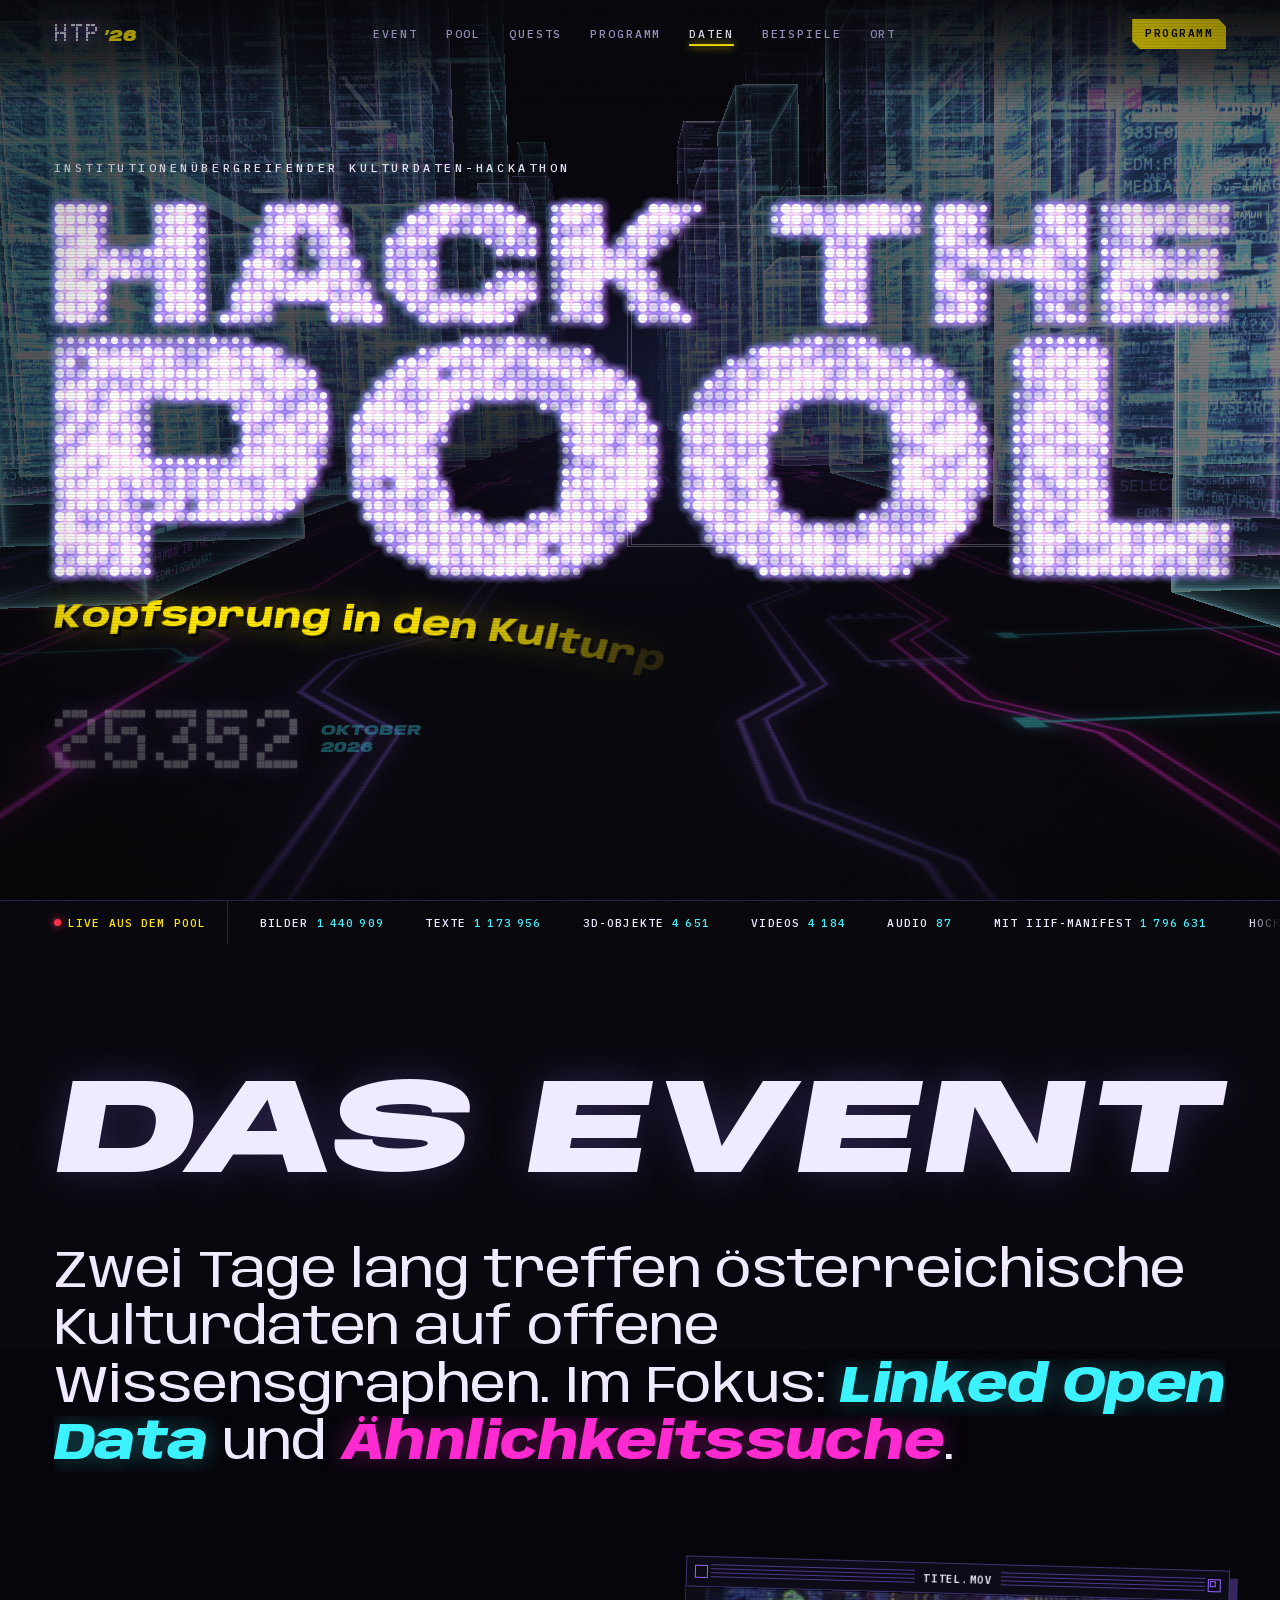
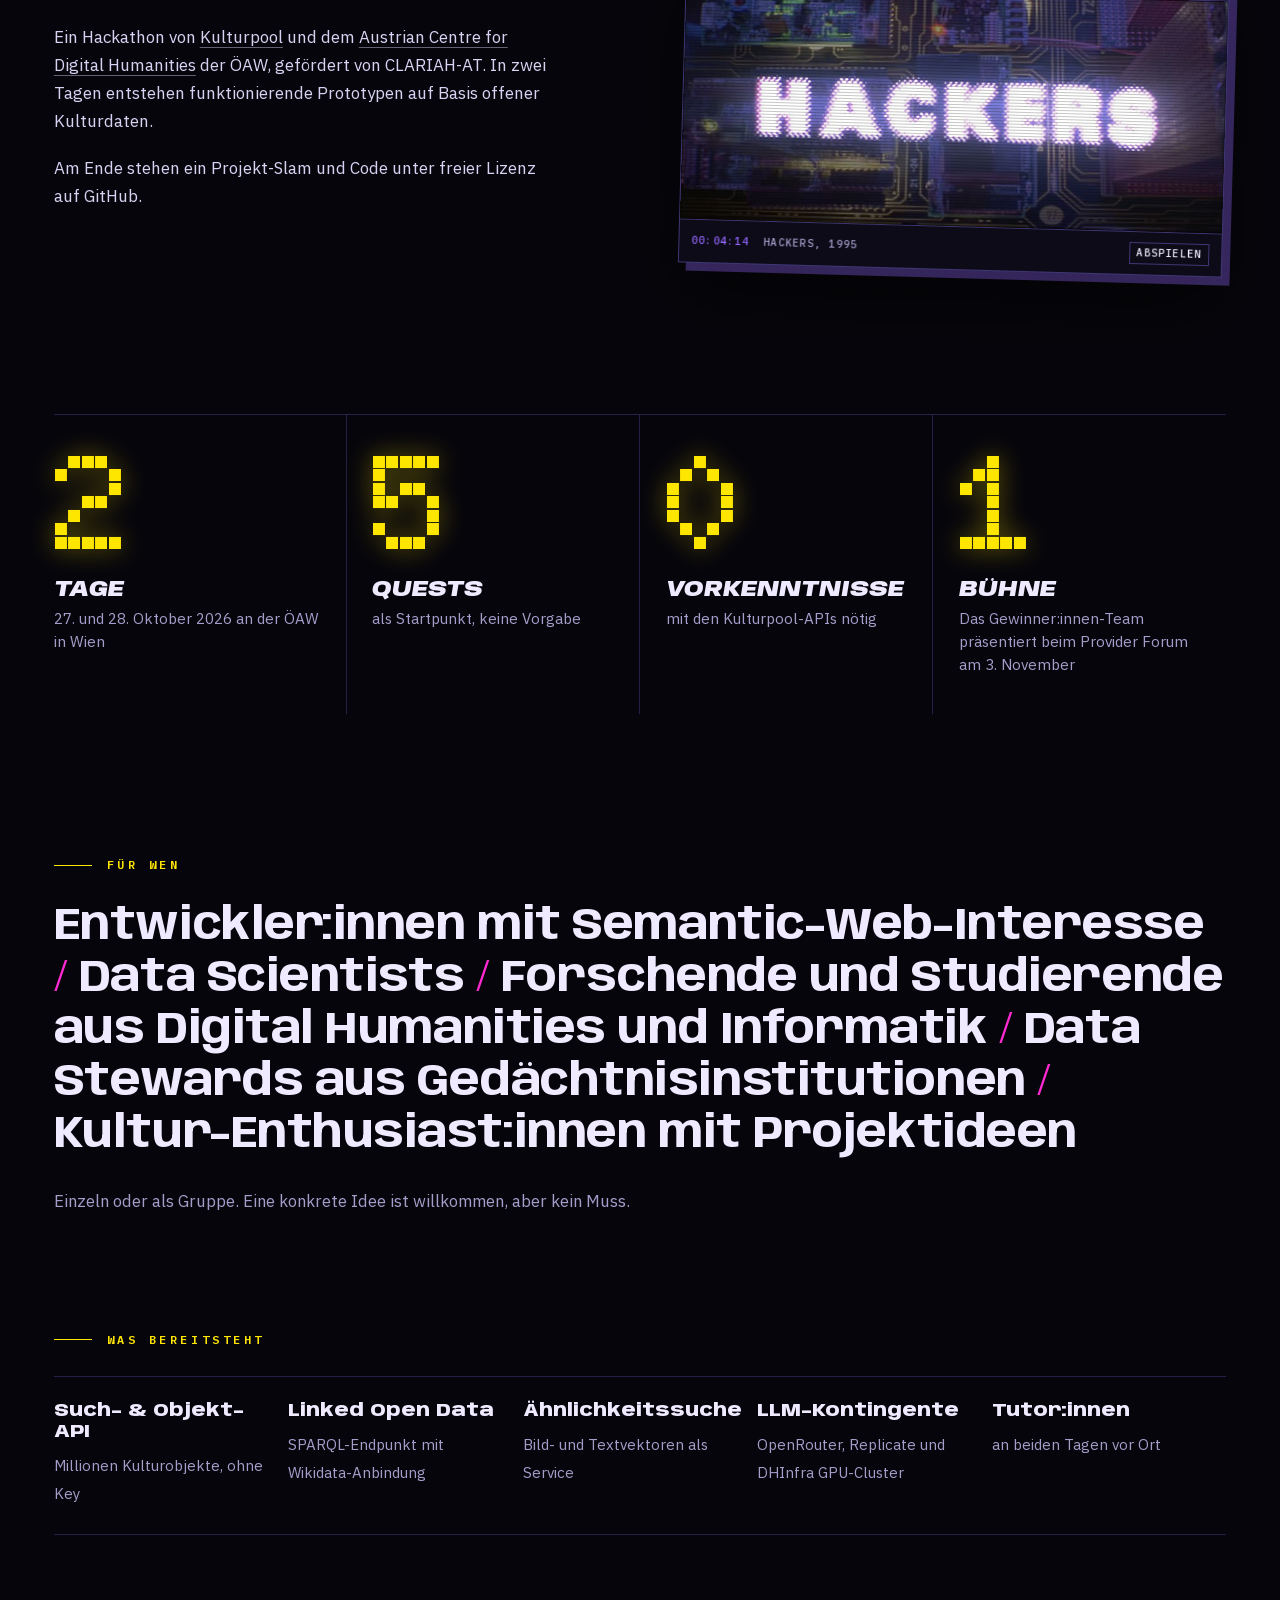
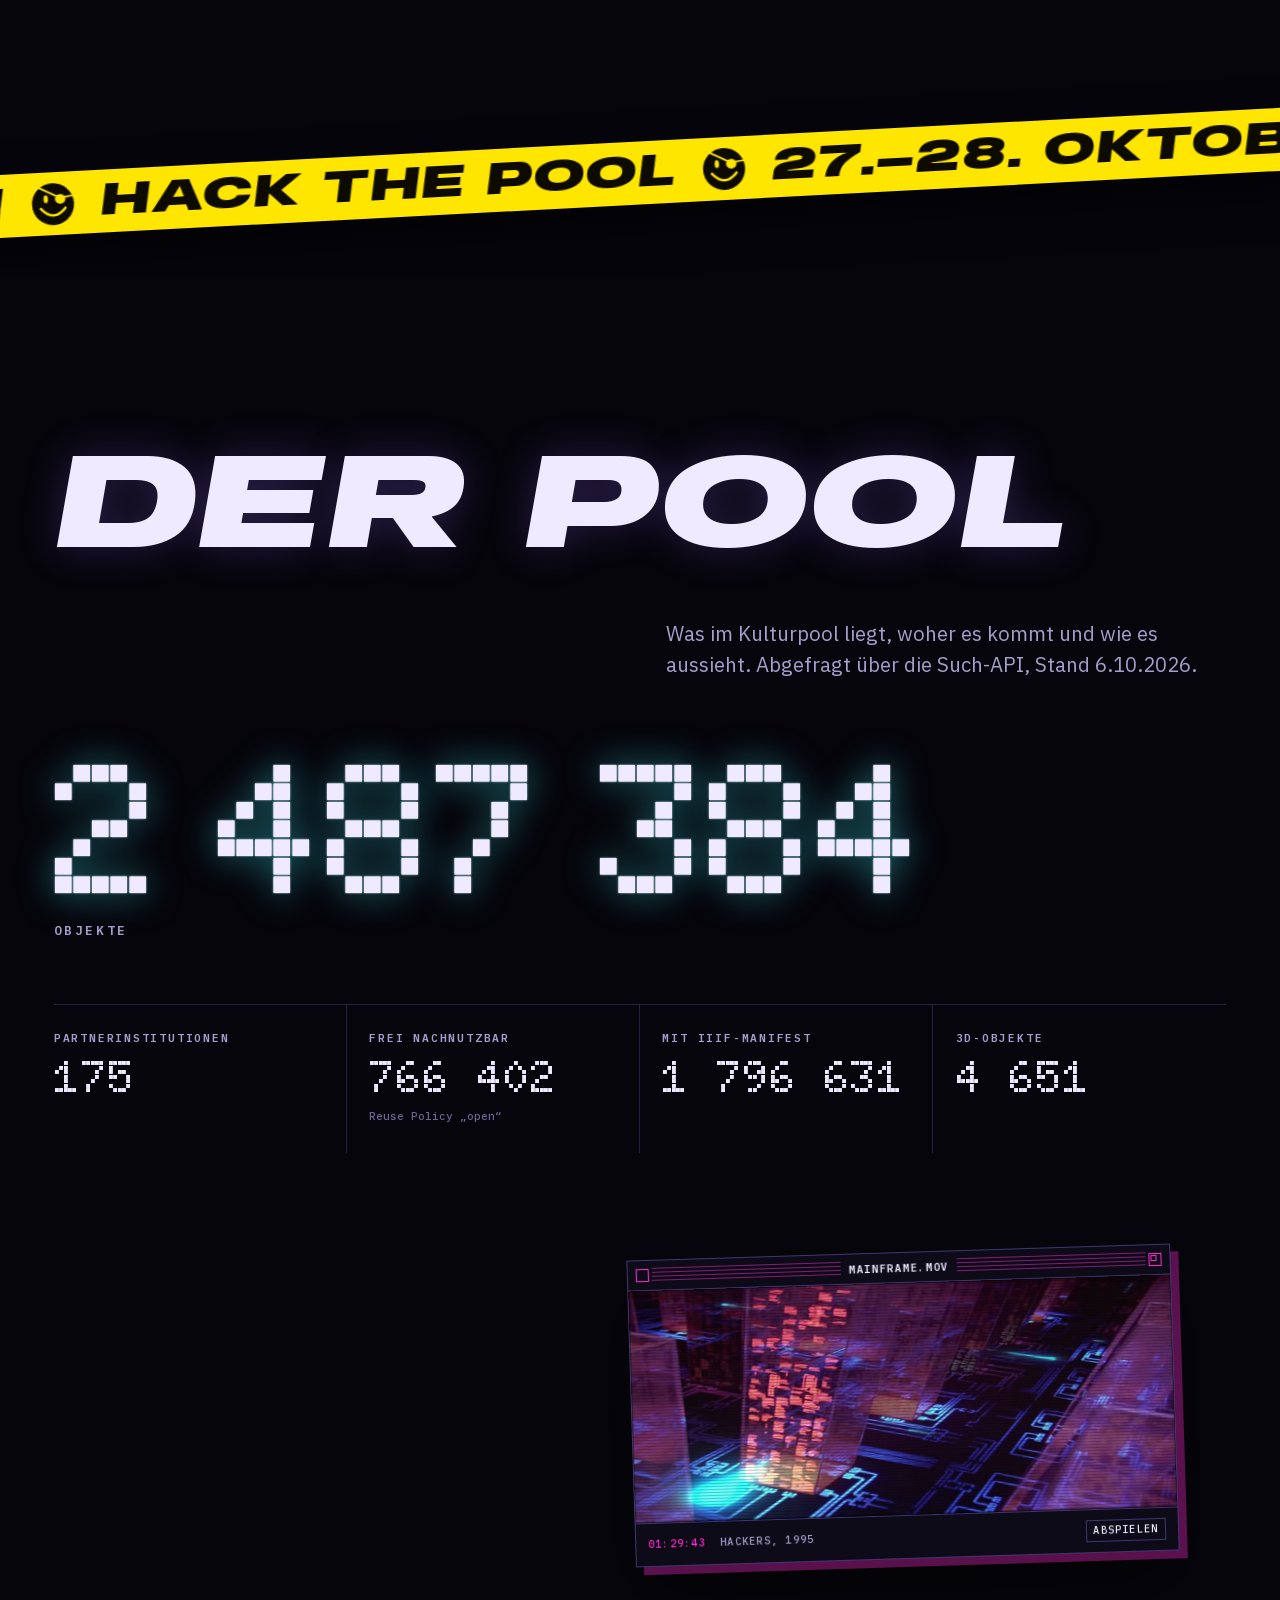
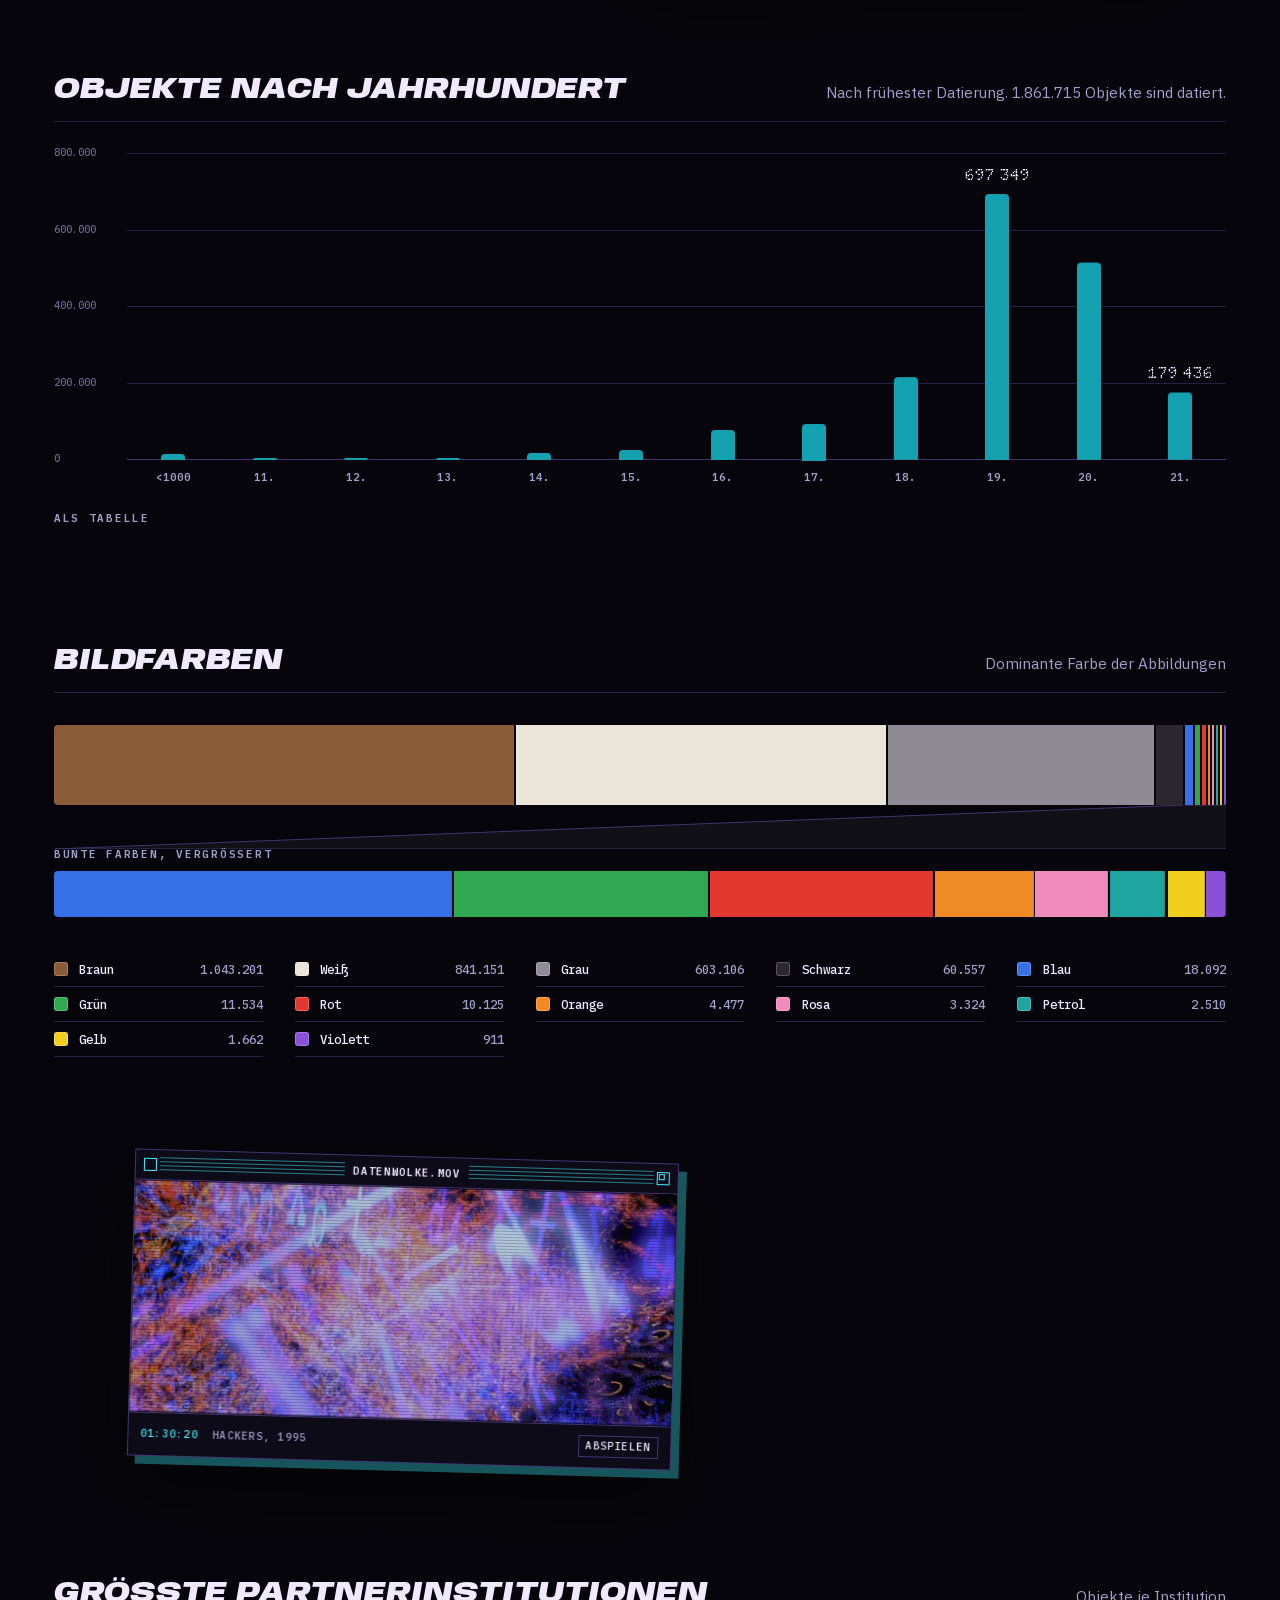
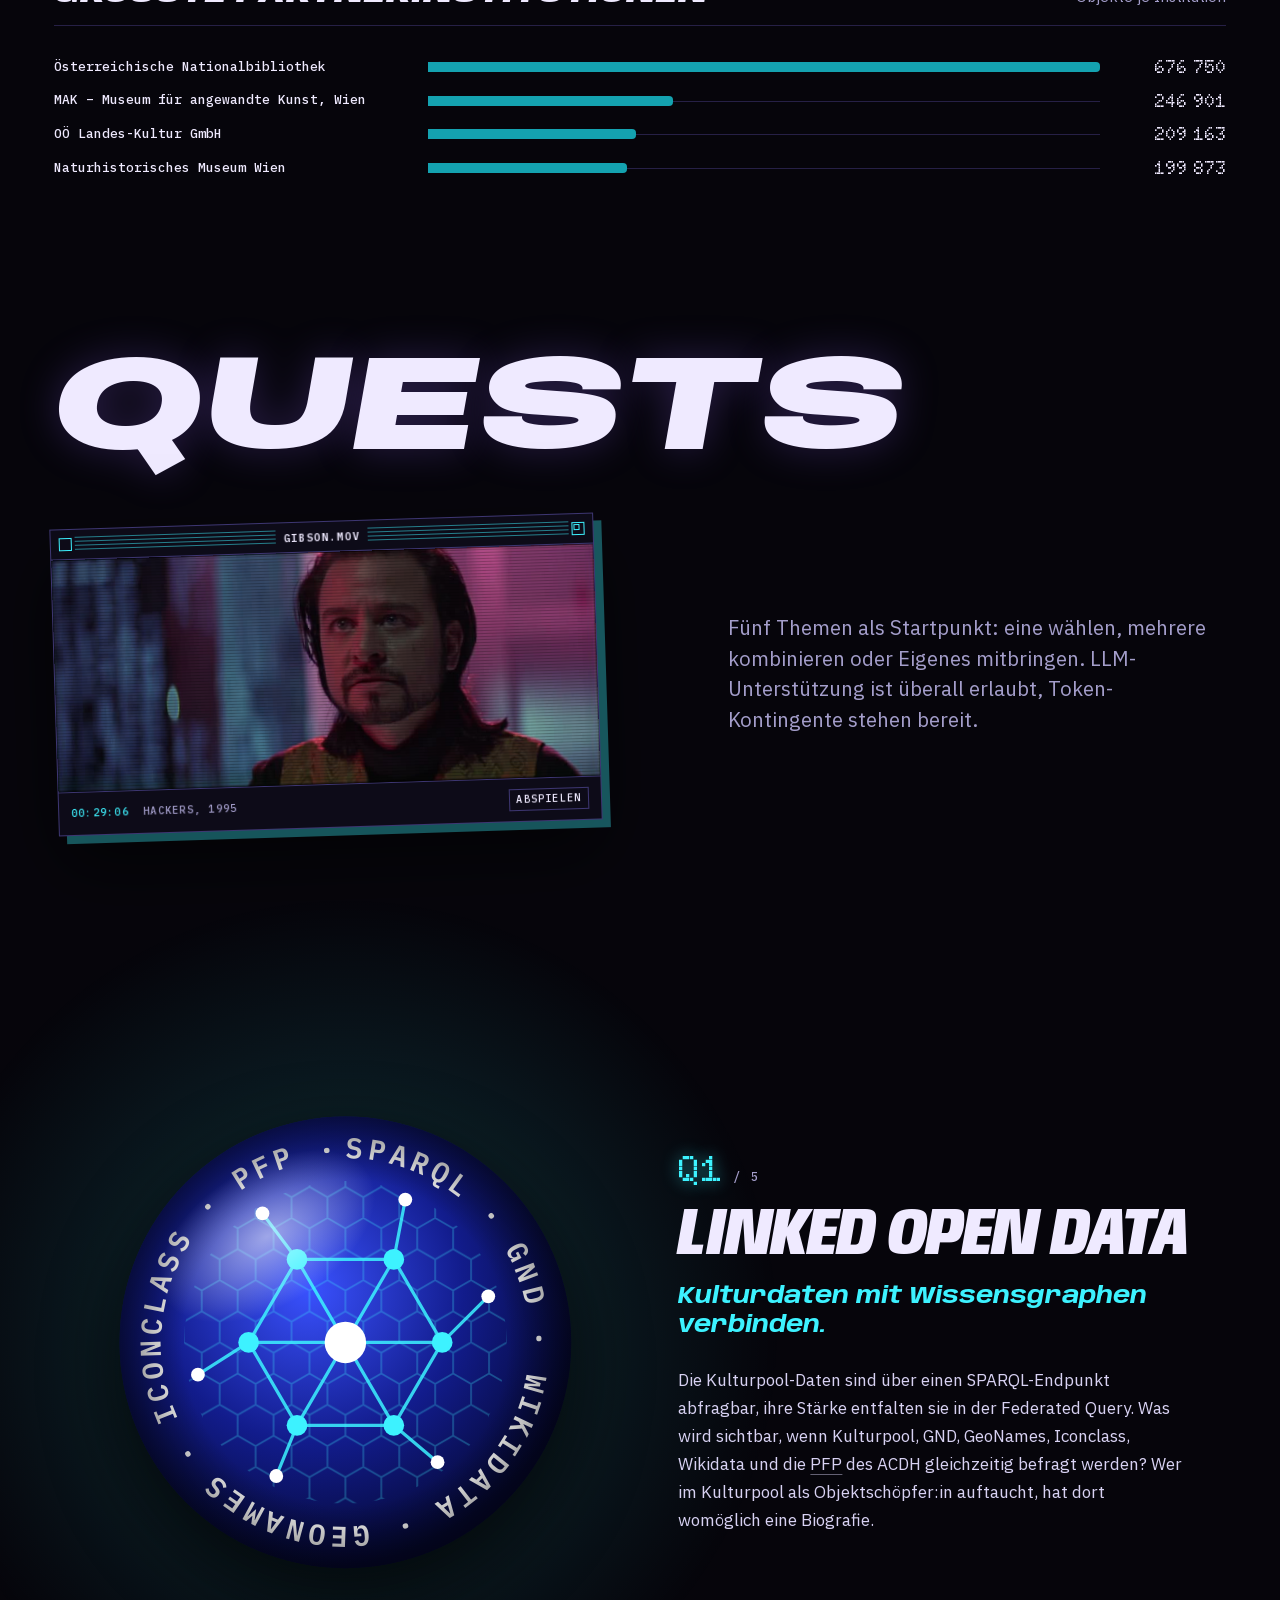
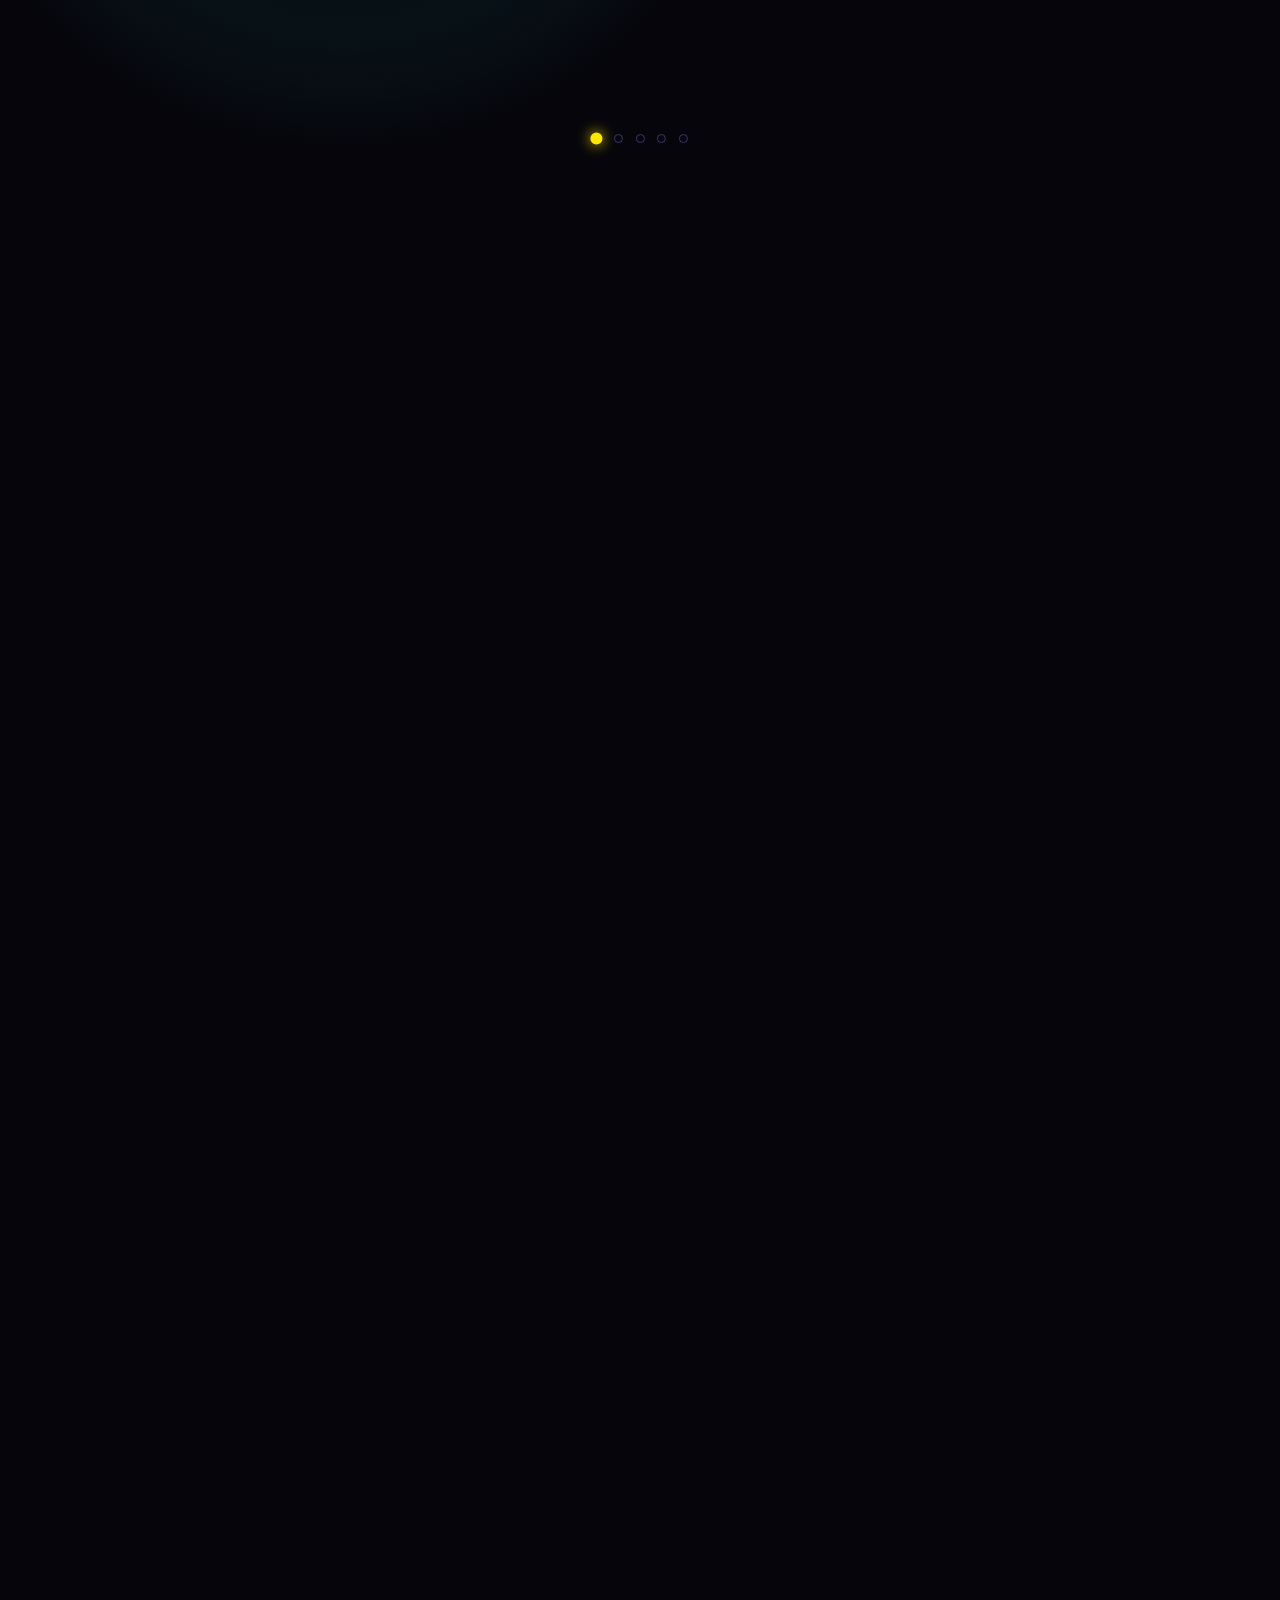
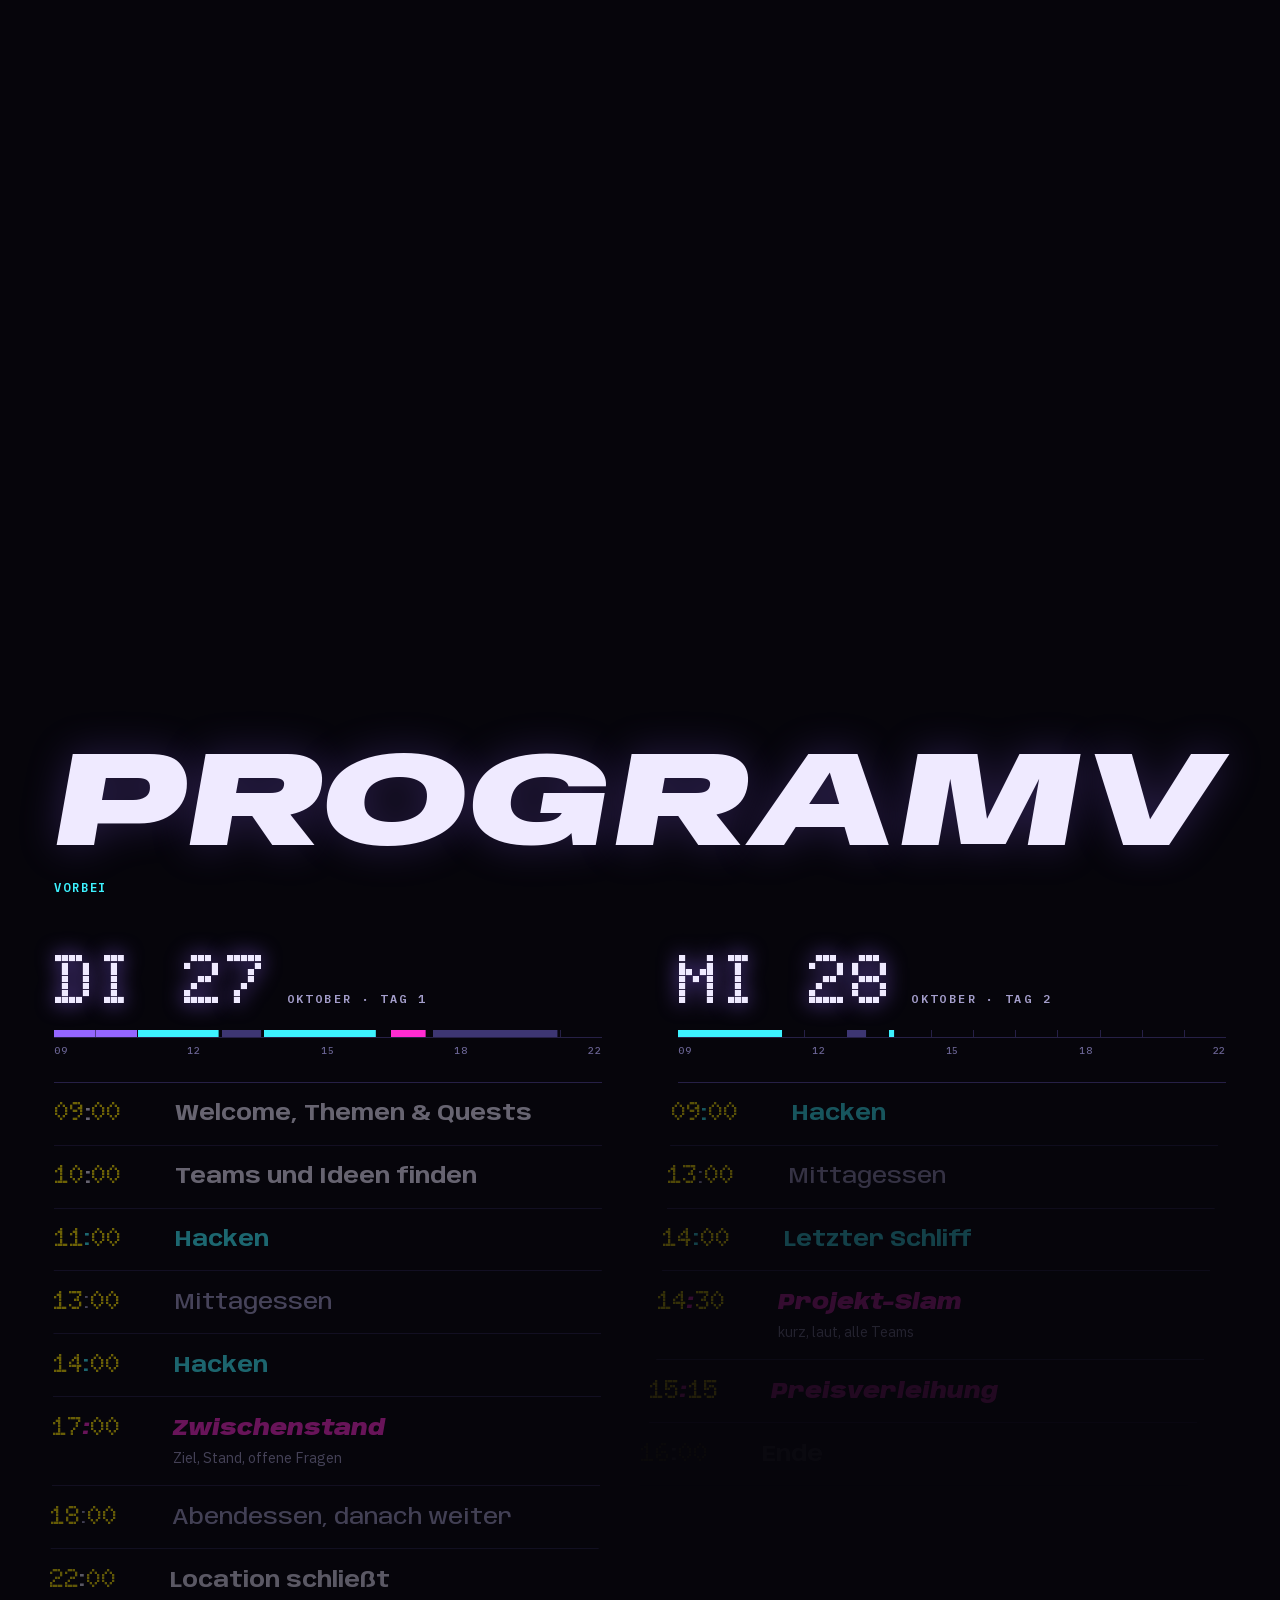
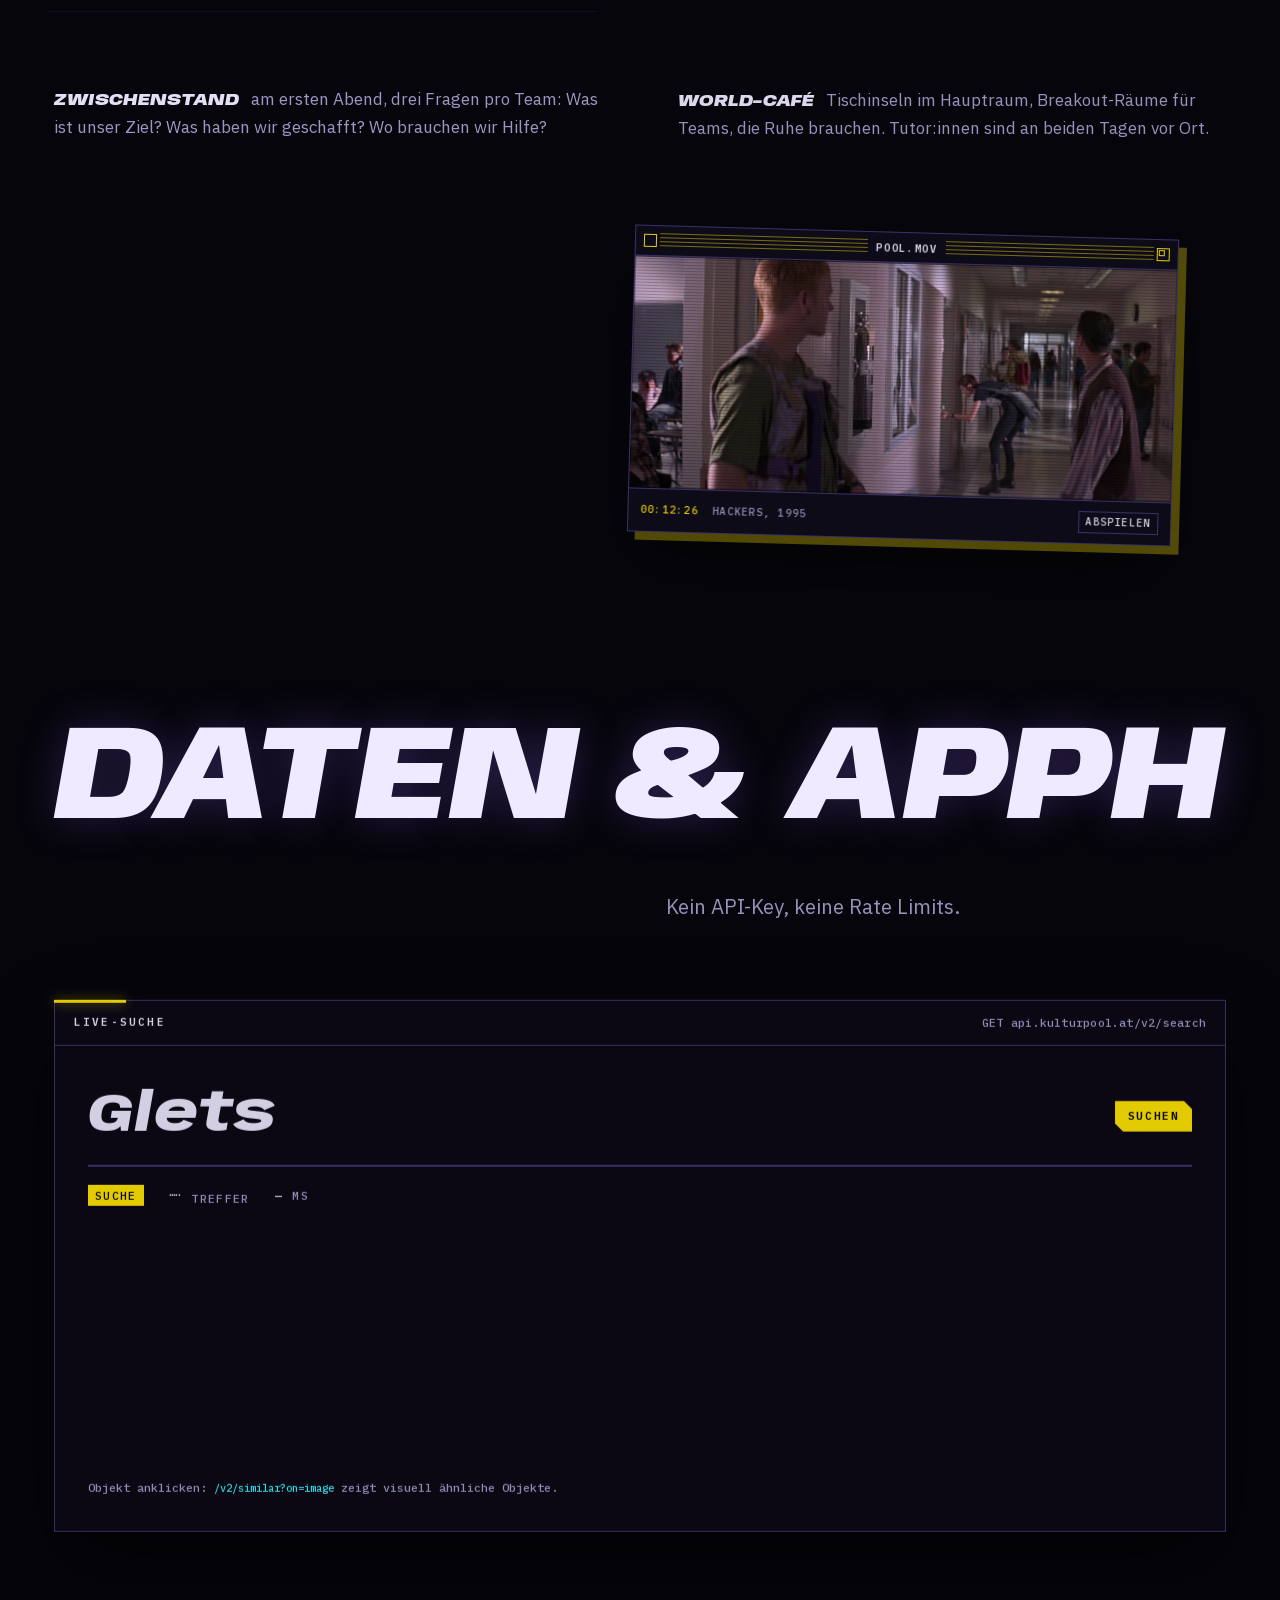
==== commit 7c7d8021: "Microsite: Programm um 11:00 Arbeitsphase ergänzt Claude-Session: https://claude.ai/code/session_013" ====
--- a/site/index.html
+++ b/site/index.html
@@ -450,7 +450,8 @@
           <div class="day__bar" aria-hidden="true"></div>
           <ol class="slots">
             <li data-t="09:00" data-end="10:00"><time>09:00</time><span>Welcome, Themen &amp; Quests</span></li>
-            <li data-t="10:00" data-end="13:00"><time>10:00</time><span>Teams und Ideen finden</span></li>
+            <li data-t="10:00" data-end="11:00"><time>10:00</time><span>Teams und Ideen finden</span></li>
+            <li data-t="11:00" data-end="13:00" class="is-hack"><time>11:00</time><span>Hacken</span></li>
             <li data-t="13:00" data-end="14:00" class="is-food"><time>13:00</time><span>Mittagessen</span></li>
             <li data-t="14:00" data-end="17:00" class="is-hack"><time>14:00</time><span>Hacken</span></li>
             <li data-t="17:00" data-end="18:00" class="is-key"><time>17:00</time><span>Zwischenstand <small>Ziel, Stand, offene Fragen</small></span></li>
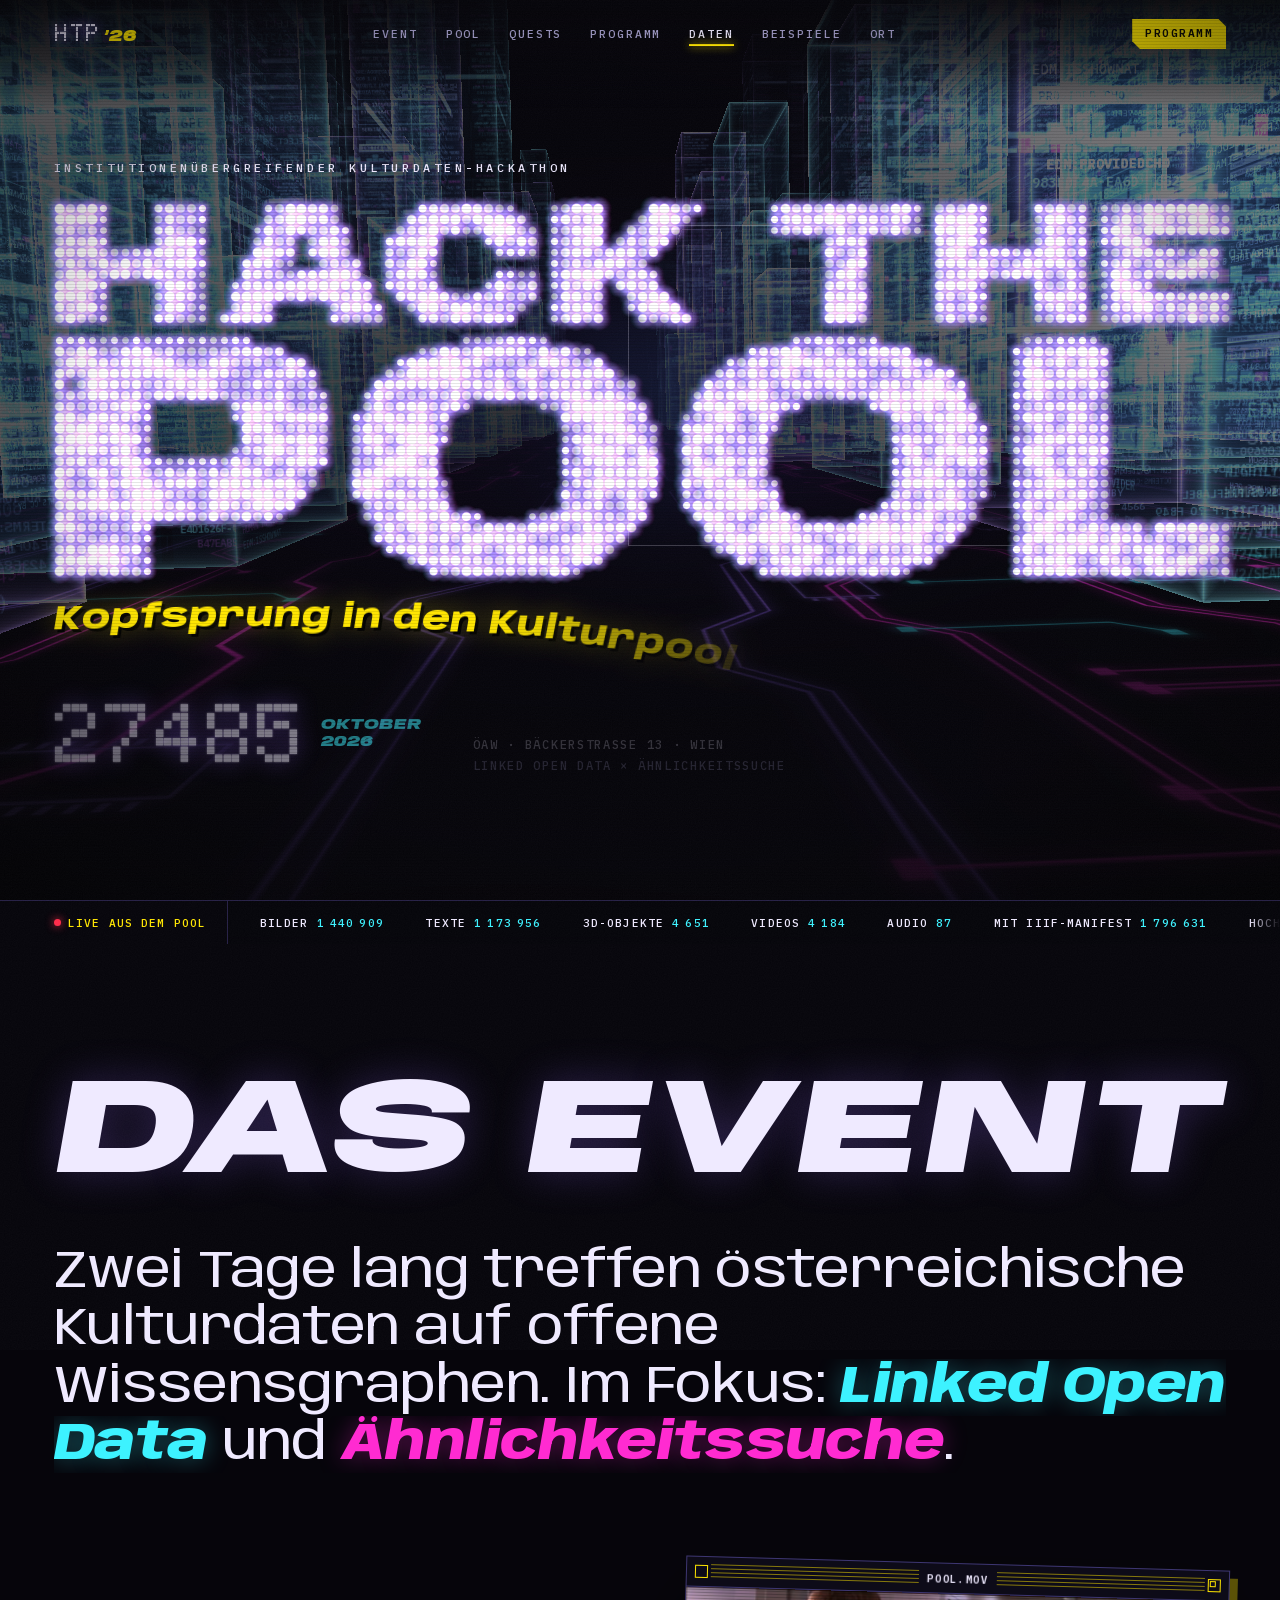
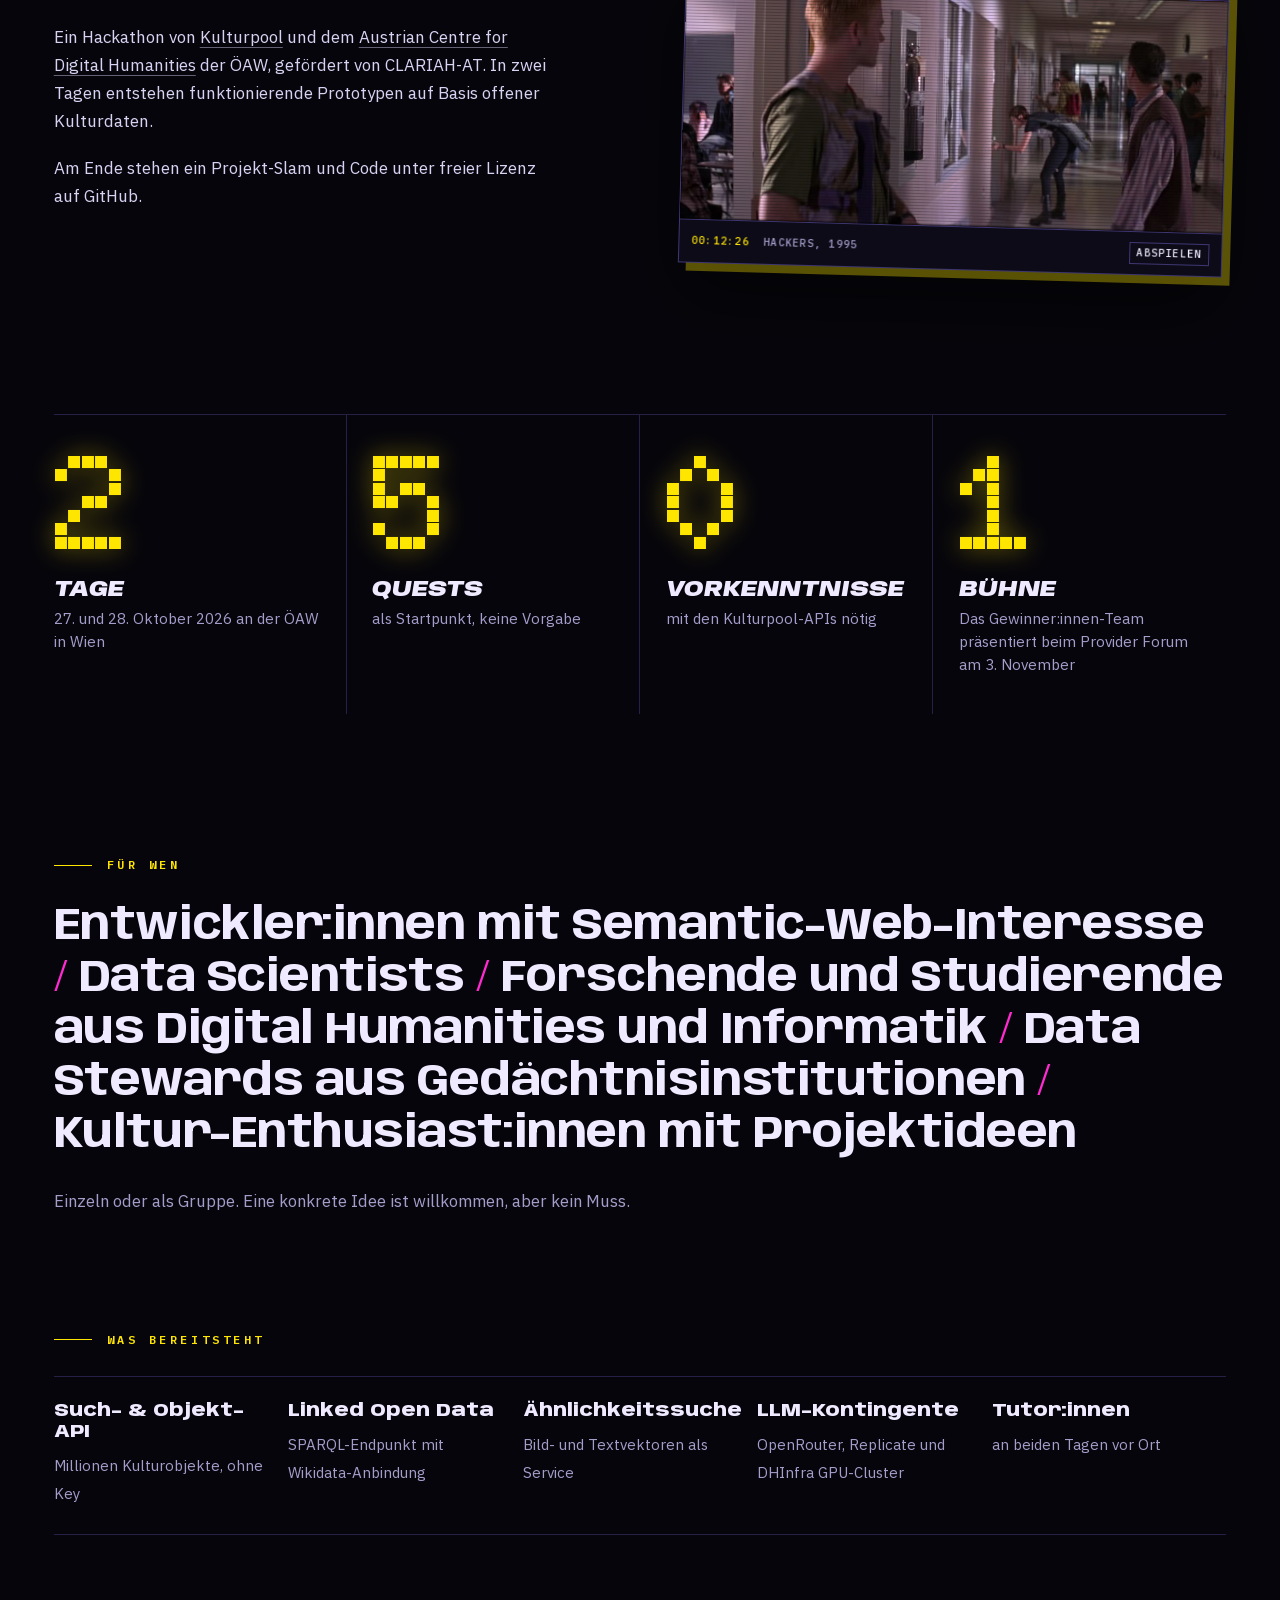
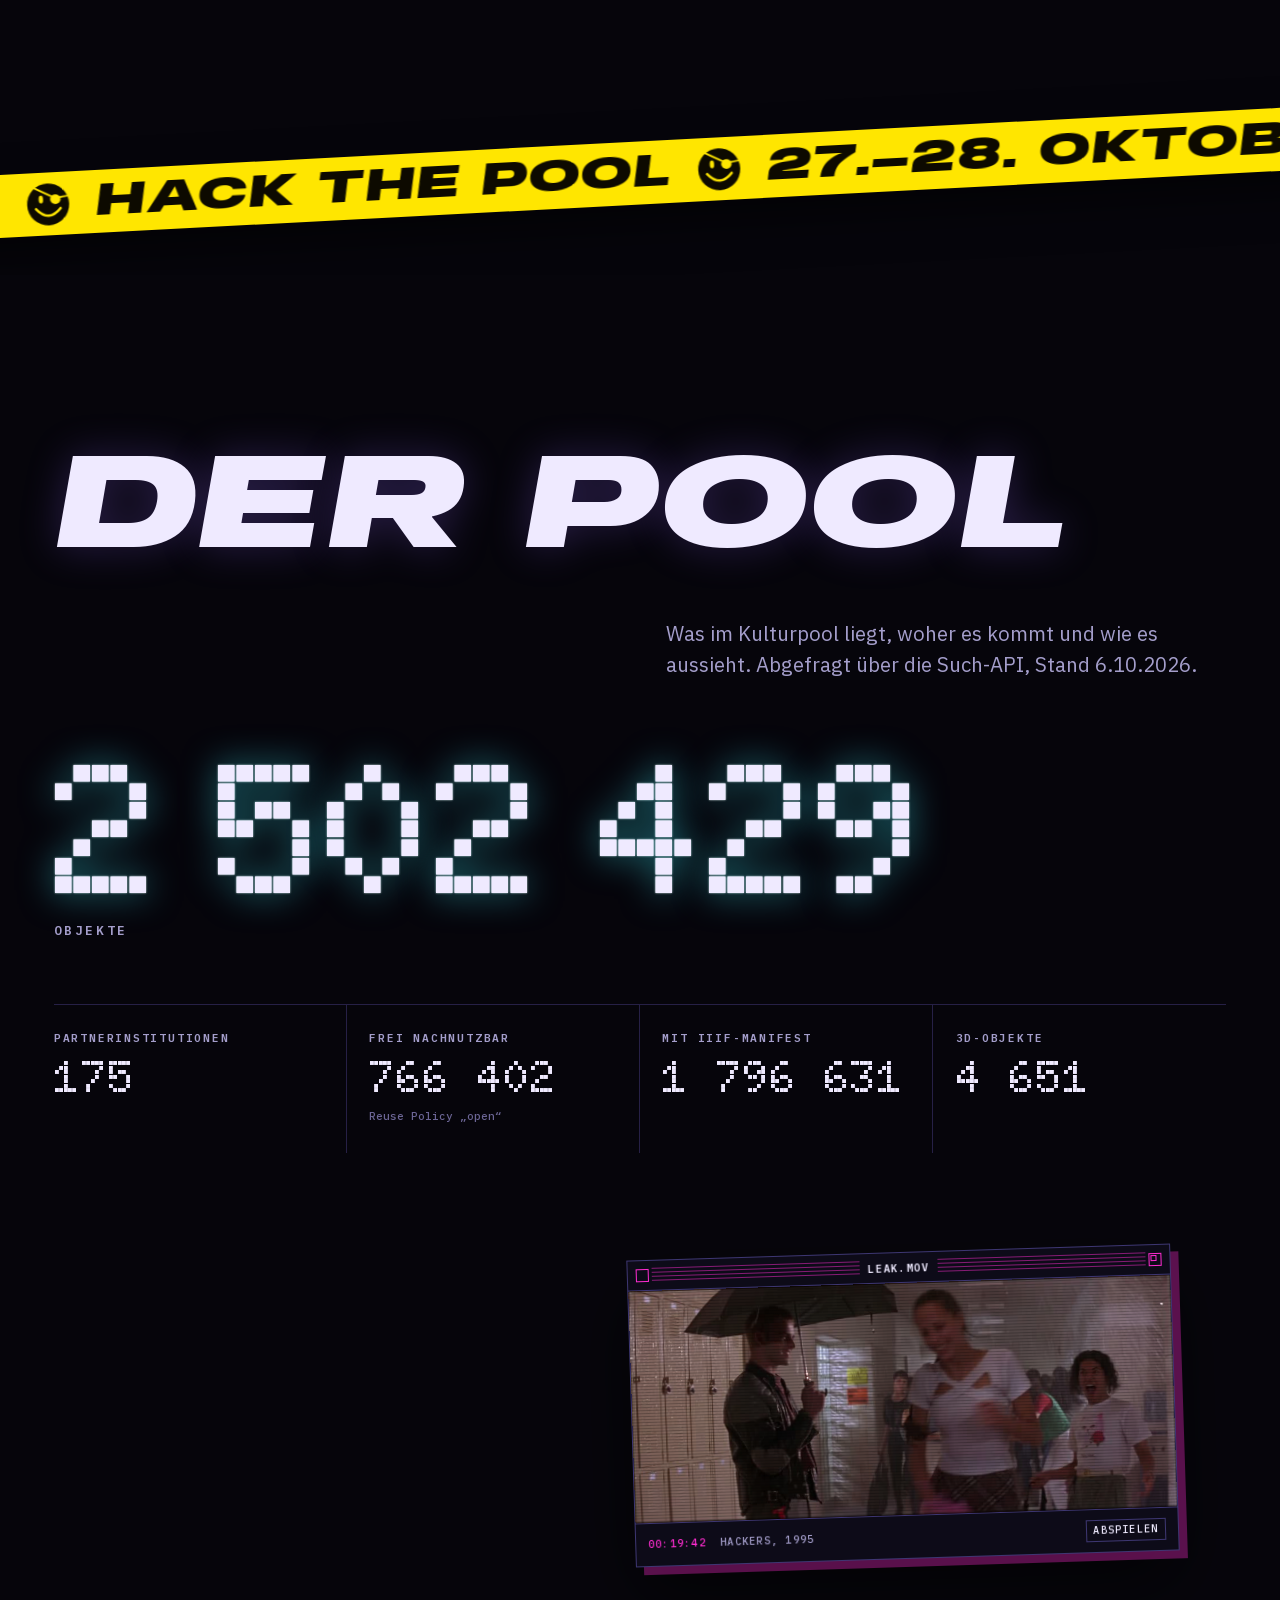
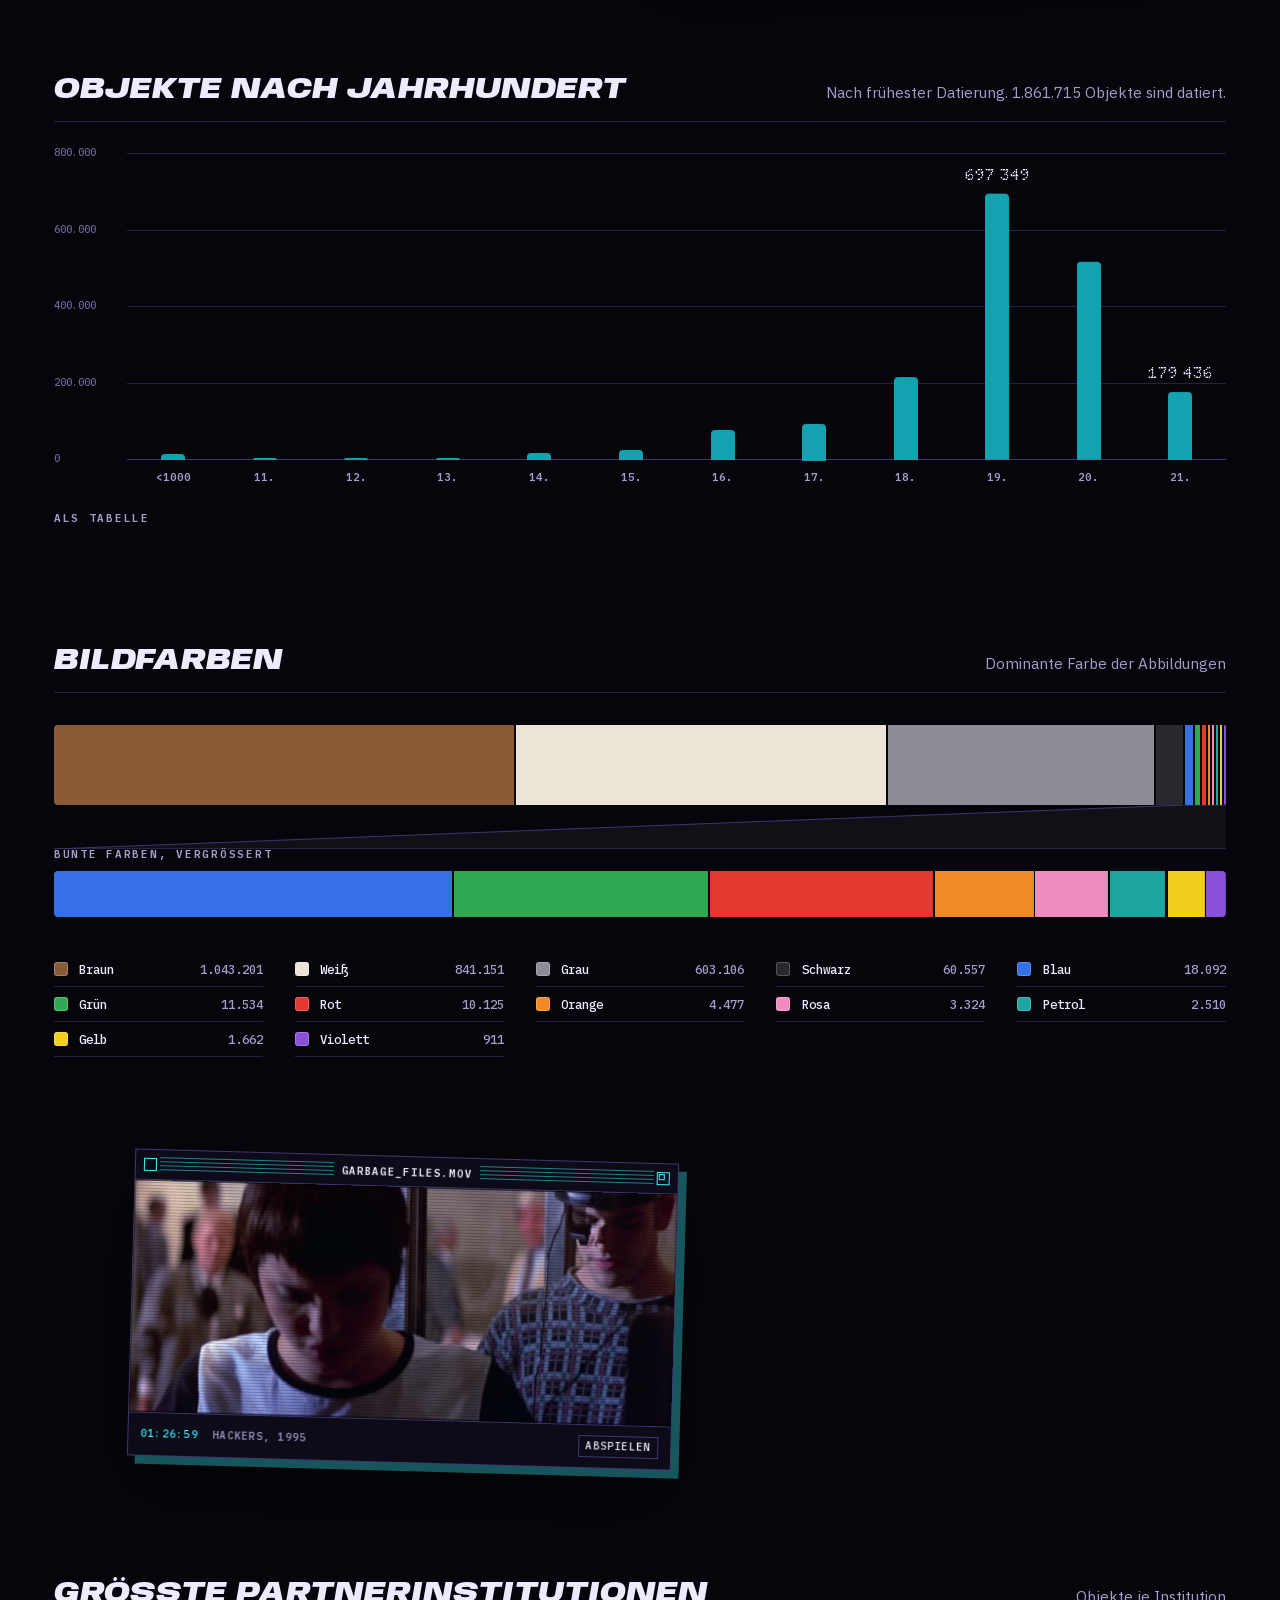
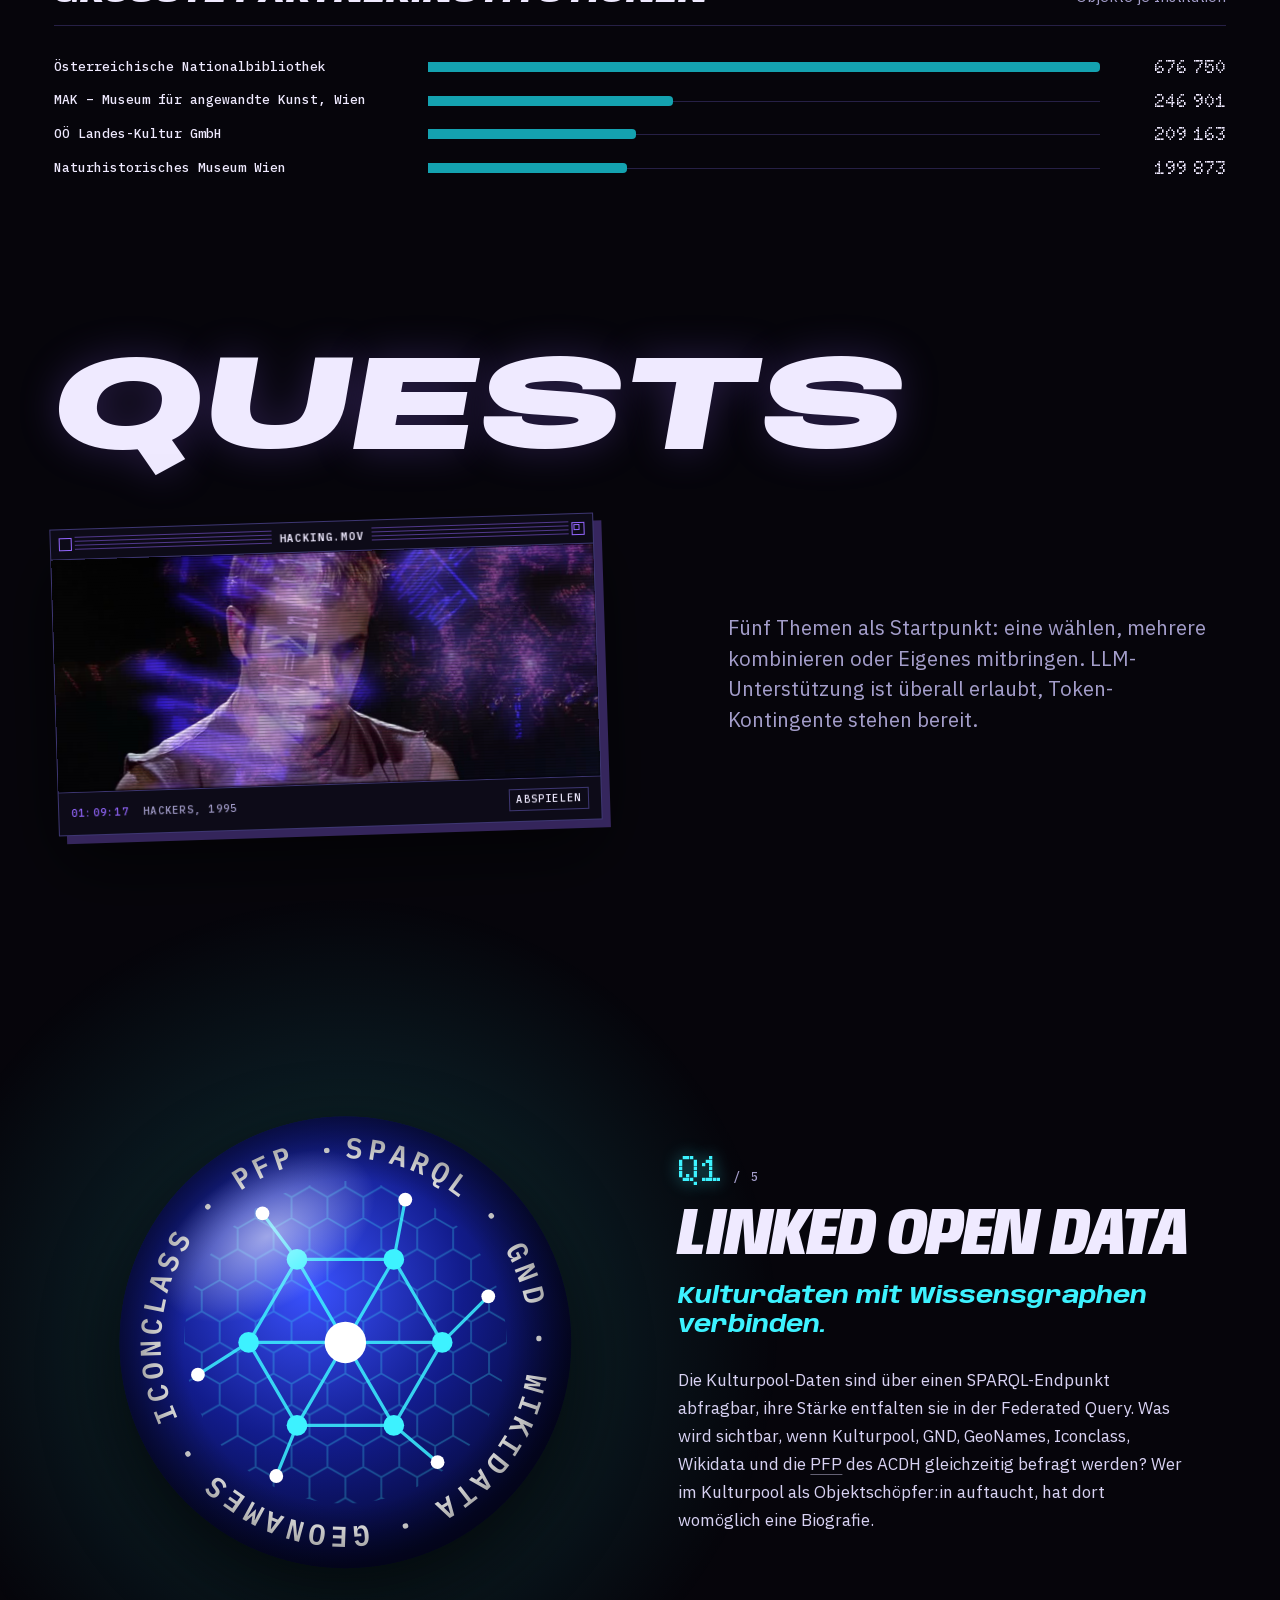
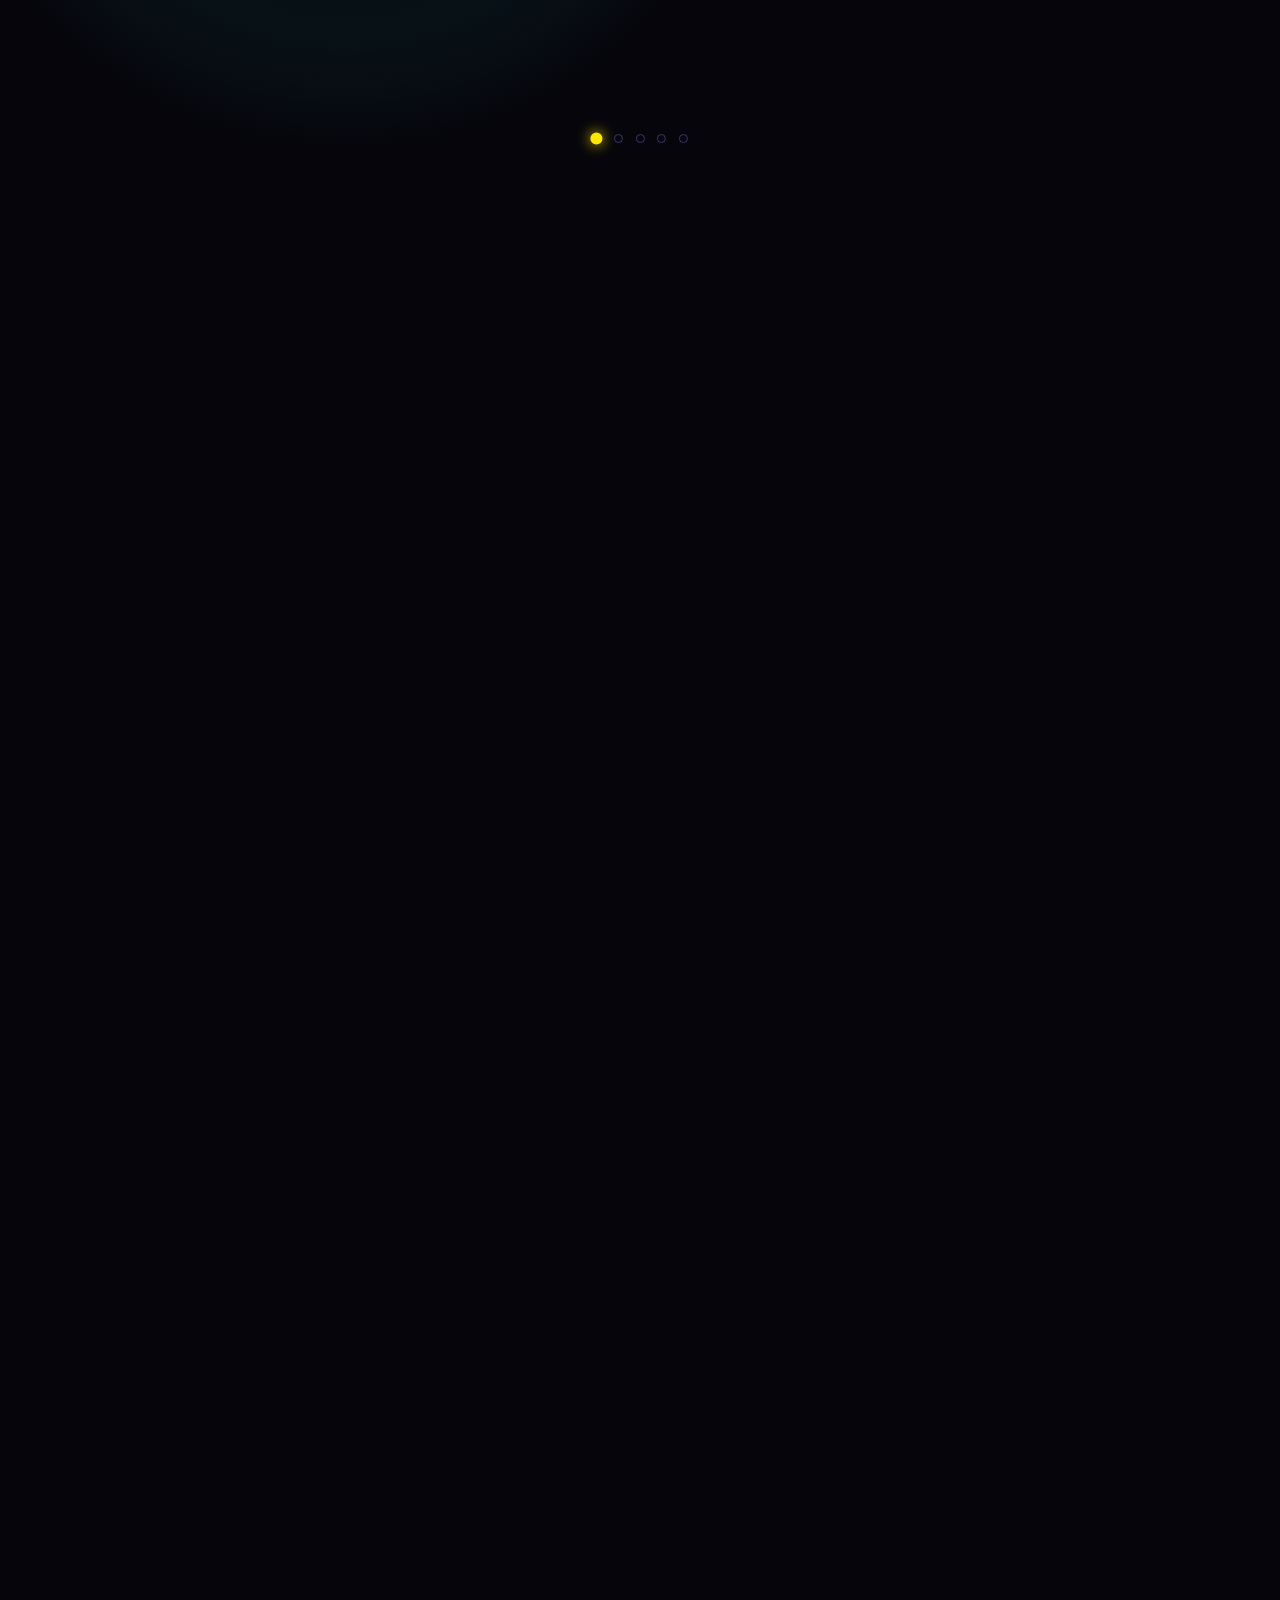
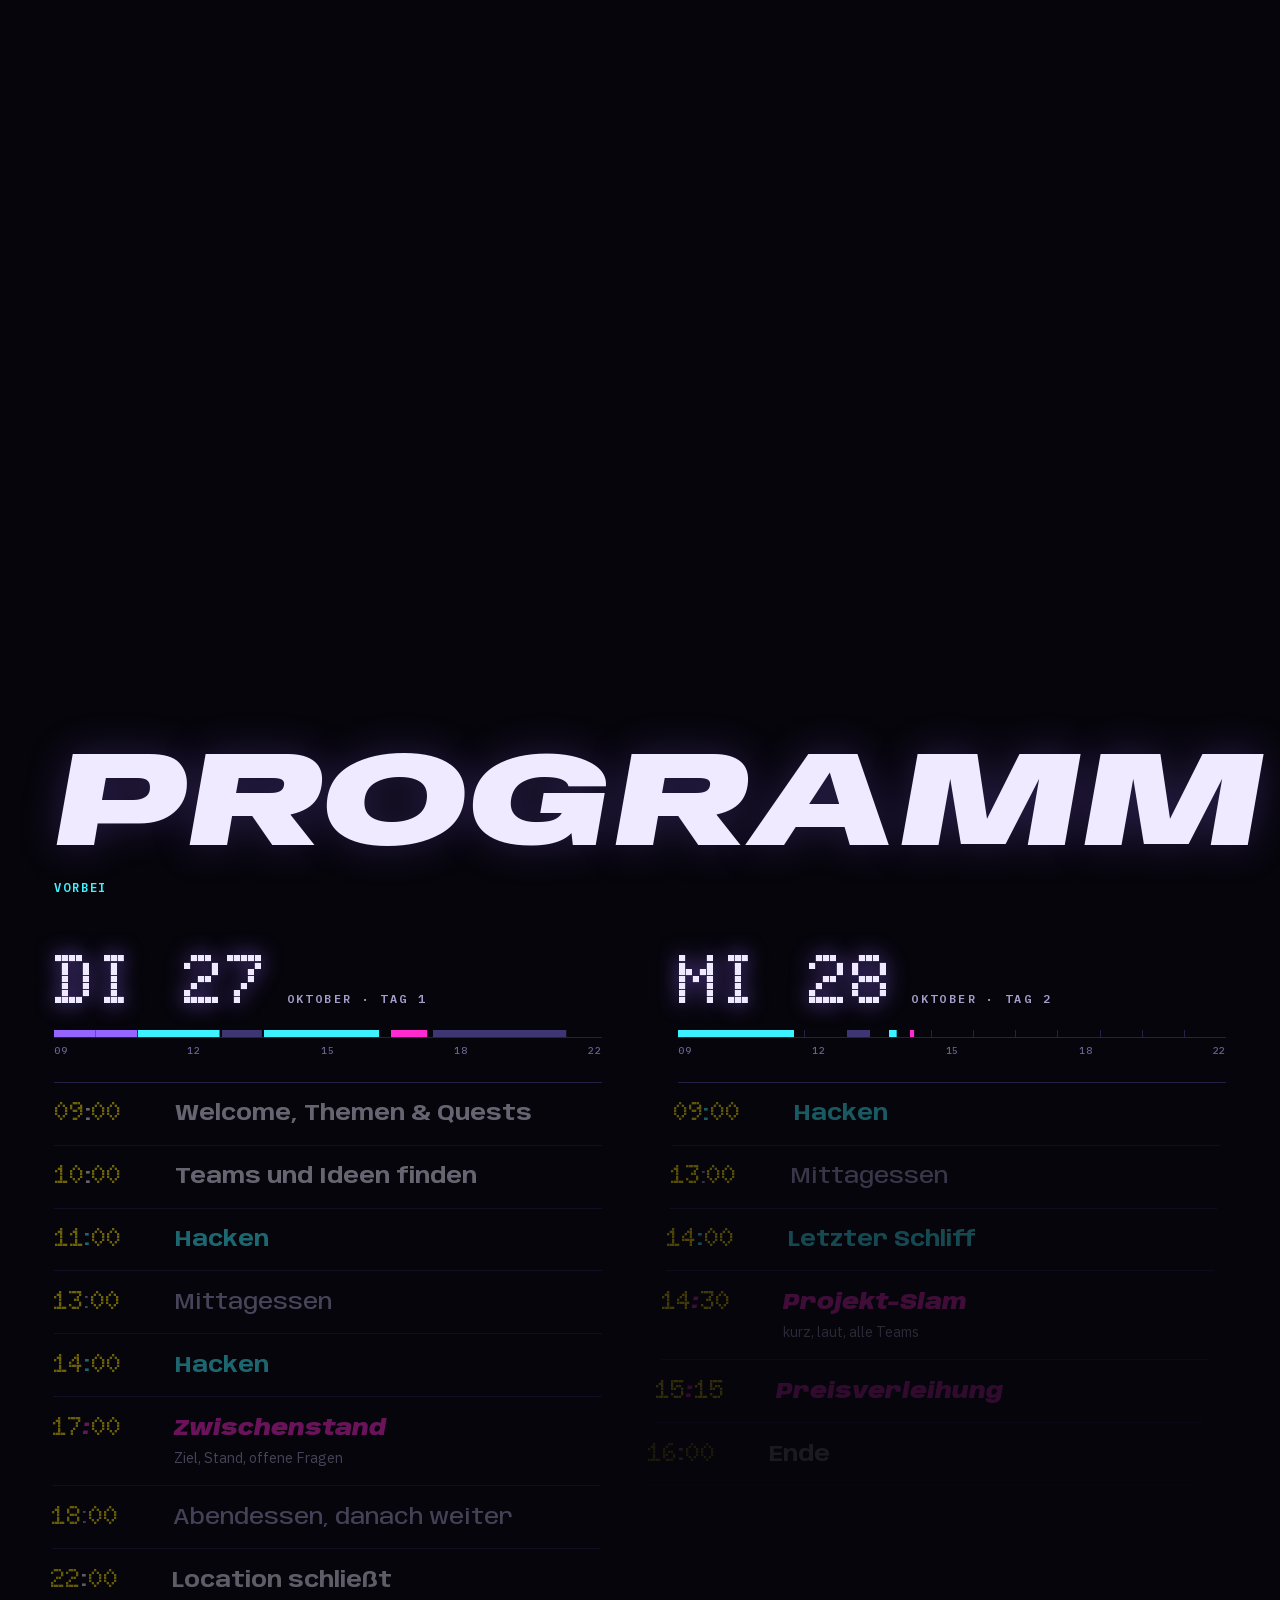
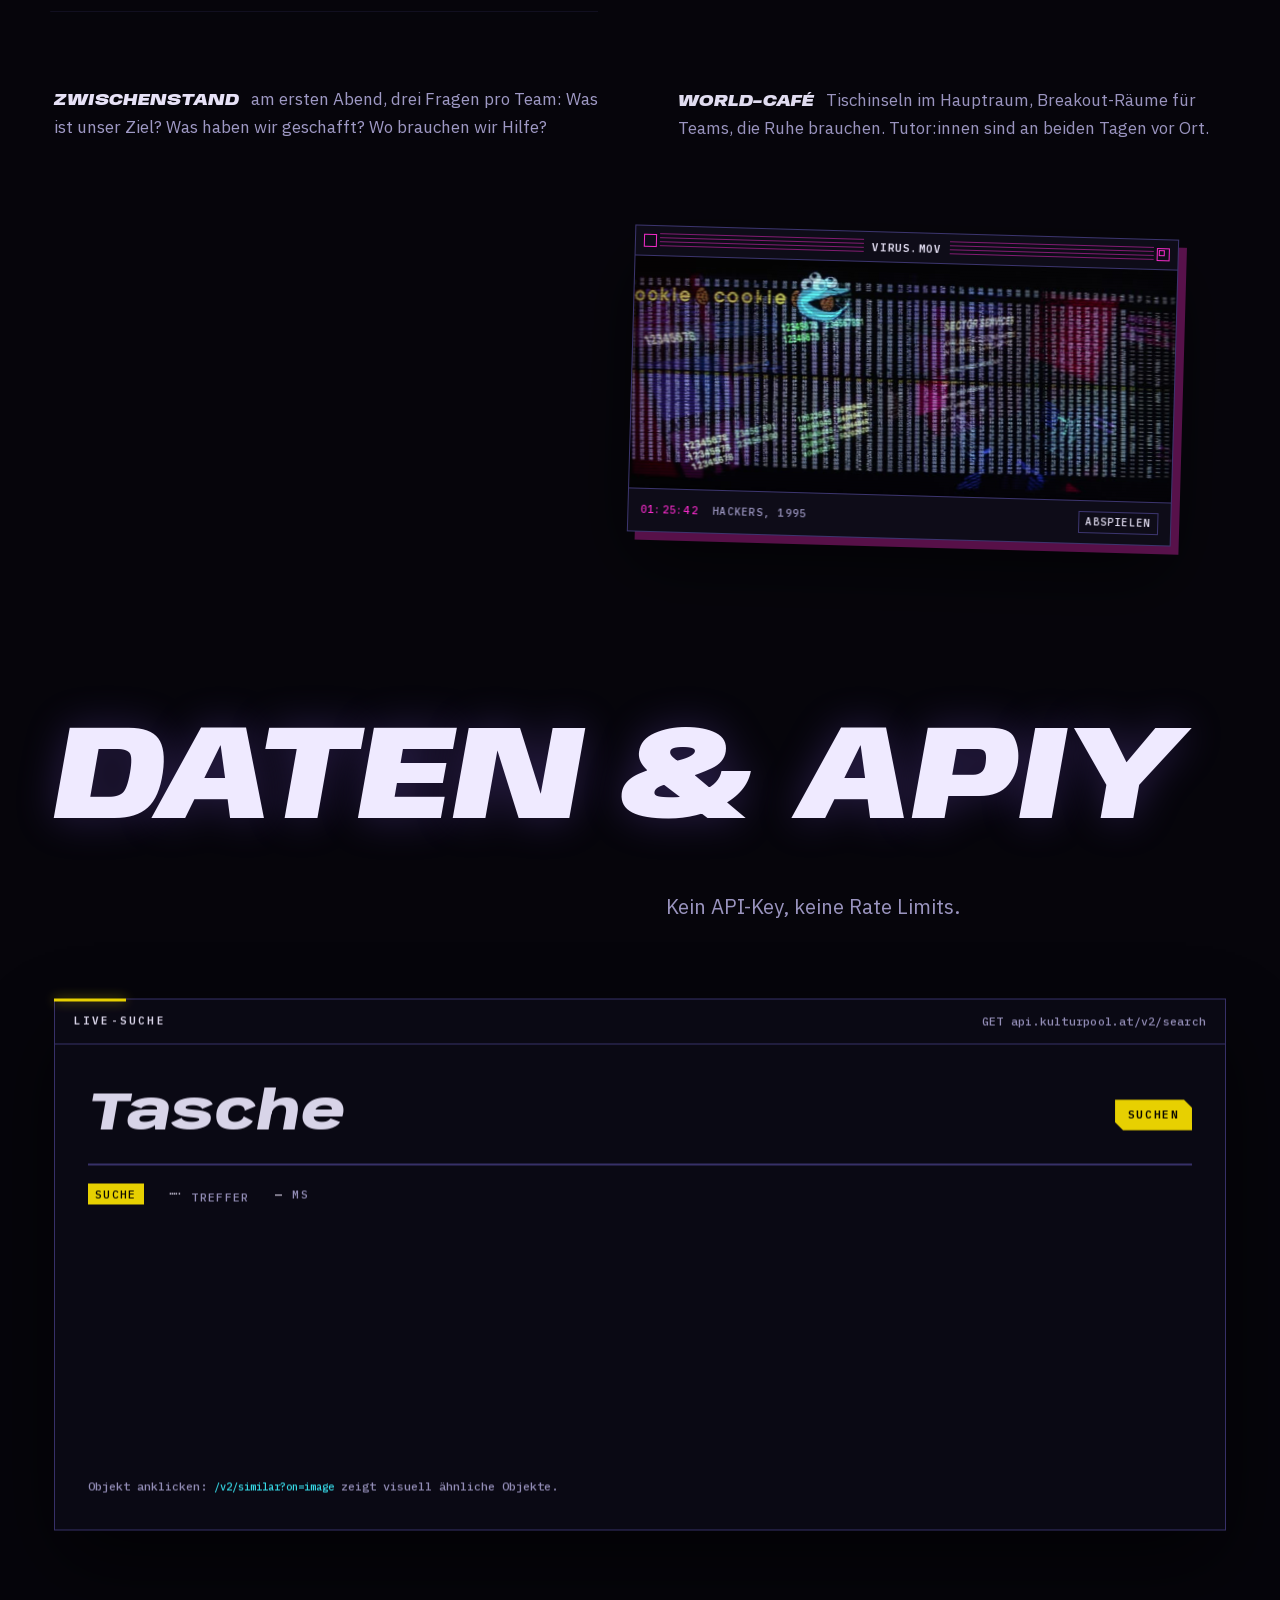
==== commit e95b79dd: "Microsite: subtitled clips in new order - Subtitles back in all windows with dialogue (from the film" ====
--- a/site/index.html
+++ b/site/index.html
@@ -180,10 +180,10 @@
         <p>Ein Hackathon von <a href="https://kulturpool.at">Kulturpool</a> und dem <a href="https://www.oeaw.ac.at/acdh/">Austrian Centre for Digital Humanities</a> der ÖAW, gefördert von CLARIAH-AT. In zwei Tagen entstehen funktionierende Prototypen auf Basis offener Kulturdaten.</p>
         <p>Am Ende stehen ein Projekt-Slam und Code unter freier Lizenz auf GitHub.</p>
         </div>
-        <figure class="win win--tilt-r" data-window style="--win-accent: var(--violet)">
-          <div class="win__bar"><span class="win__close" aria-hidden="true"></span><span class="win__title">TITEL.MOV</span><span class="win__zoom" aria-hidden="true"></span></div>
-          <div class="win__body"><video muted loop playsinline preload="none" poster="media/title-sequence.jpg" data-src="media/title-sequence.mp4" aria-label="Ausschnitt aus Hackers (1995), ohne Ton"></video></div>
-          <figcaption class="win__status"><span data-tc>00:04:14</span><span>Hackers, 1995</span><button type="button" class="win__btn" data-play>Pause</button></figcaption>
+        <figure class="win win--tilt-r" data-window style="--win-accent: var(--acid)">
+          <div class="win__bar"><span class="win__close" aria-hidden="true"></span><span class="win__title">POOL.MOV</span><span class="win__zoom" aria-hidden="true"></span></div>
+          <div class="win__body"><video muted loop playsinline preload="none" poster="media/pool-on-the-roof.jpg" data-src="media/pool-on-the-roof.mp4" data-cues="[[0.37, 1.79, &quot;Tell him about the pool, Kate.&quot;], [3.54, 5.04, &quot;Pool?&quot;], [5.12, 7.59, &quot;Yeah, there&#x27;s an Olympic-sized swimming pool up on the roof.&quot;]]" aria-label="Ausschnitt aus Hackers (1995), ohne Ton, mit Untertiteln"></video><p class="win__sub" aria-hidden="true"></p></div>
+          <figcaption class="win__status"><span data-tc>00:12:26</span><span>Hackers, 1995</span><button type="button" class="win__btn" data-play>Pause</button></figcaption>
         </figure>
       </div>
 
@@ -246,9 +246,9 @@
 
       <div class="scatter scatter--right">
         <figure class="win win--tilt-l" data-window style="--win-accent: var(--magenta)">
-          <div class="win__bar"><span class="win__close" aria-hidden="true"></span><span class="win__title">MAINFRAME.MOV</span><span class="win__zoom" aria-hidden="true"></span></div>
-          <div class="win__body"><video muted loop playsinline preload="none" poster="media/mainframe-towers.jpg" data-src="media/mainframe-towers.mp4" aria-label="Ausschnitt aus Hackers (1995), ohne Ton"></video></div>
-          <figcaption class="win__status"><span data-tc>01:29:43</span><span>Hackers, 1995</span><button type="button" class="win__btn" data-play>Pause</button></figcaption>
+          <div class="win__bar"><span class="win__close" aria-hidden="true"></span><span class="win__title">LEAK.MOV</span><span class="win__zoom" aria-hidden="true"></span></div>
+          <div class="win__body"><video muted loop playsinline preload="none" poster="media/pool-has-a-leak.jpg" data-src="media/pool-has-a-leak.mp4" data-cues="[[1.57, 3.45, &quot;You saw that?&quot;], [3.53, 5.37, &quot;What the hell is going on?&quot;], [5.45, 7.04, &quot;Pool on the roof must have a leak.&quot;]]" aria-label="Ausschnitt aus Hackers (1995), ohne Ton, mit Untertiteln"></video><p class="win__sub" aria-hidden="true"></p></div>
+          <figcaption class="win__status"><span data-tc>00:19:42</span><span>Hackers, 1995</span><button type="button" class="win__btn" data-play>Pause</button></figcaption>
         </figure>
       </div>
 
@@ -277,9 +277,9 @@
 
       <div class="scatter scatter--left">
         <figure class="win win--tilt-r" data-window style="--win-accent: var(--cyan)">
-          <div class="win__bar"><span class="win__close" aria-hidden="true"></span><span class="win__title">DATENWOLKE.MOV</span><span class="win__zoom" aria-hidden="true"></span></div>
-          <div class="win__body"><video muted loop playsinline preload="none" poster="media/mainframe-cloud.jpg" data-src="media/mainframe-cloud.mp4" aria-label="Ausschnitt aus Hackers (1995), ohne Ton"></video></div>
-          <figcaption class="win__status"><span data-tc>01:30:20</span><span>Hackers, 1995</span><button type="button" class="win__btn" data-play>Pause</button></figcaption>
+          <div class="win__bar"><span class="win__close" aria-hidden="true"></span><span class="win__title">GARBAGE_FILES.MOV</span><span class="win__zoom" aria-hidden="true"></span></div>
+          <div class="win__body"><video muted loop playsinline preload="none" poster="media/garbage-files.jpg" data-src="media/garbage-files.mp4" data-cues="[[4.53, 7.45, &quot;Man, there&#x27;s too many garbage files. I need more time!&quot;]]" aria-label="Ausschnitt aus Hackers (1995), ohne Ton, mit Untertiteln"></video><p class="win__sub" aria-hidden="true"></p></div>
+          <figcaption class="win__status"><span data-tc>01:26:59</span><span>Hackers, 1995</span><button type="button" class="win__btn" data-play>Pause</button></figcaption>
         </figure>
       </div>
 
@@ -303,10 +303,10 @@
     <div class="wrap">
       <h2 class="sec__title" data-stretch><span data-scramble>Quests</span></h2>
       <div class="duo duo--quests">
-        <figure class="win win--tilt-l" data-window style="--win-accent: var(--cyan)">
-          <div class="win__bar"><span class="win__close" aria-hidden="true"></span><span class="win__title">GIBSON.MOV</span><span class="win__zoom" aria-hidden="true"></span></div>
-          <div class="win__body"><video muted loop playsinline preload="none" poster="media/gibson.jpg" data-src="media/gibson.mp4" aria-label="Ausschnitt aus Hackers (1995), ohne Ton"></video></div>
-          <figcaption class="win__status"><span data-tc>00:29:06</span><span>Hackers, 1995</span><button type="button" class="win__btn" data-play>Pause</button></figcaption>
+        <figure class="win win--tilt-l" data-window style="--win-accent: var(--violet)">
+          <div class="win__bar"><span class="win__close" aria-hidden="true"></span><span class="win__title">HACKING.MOV</span><span class="win__zoom" aria-hidden="true"></span></div>
+          <div class="win__body"><video muted loop playsinline preload="none" poster="media/hacking-montage.jpg" data-src="media/hacking-montage.mp4" aria-label="Ausschnitt aus Hackers (1995), ohne Ton"></video></div>
+          <figcaption class="win__status"><span data-tc>01:09:17</span><span>Hackers, 1995</span><button type="button" class="win__btn" data-play>Pause</button></figcaption>
         </figure>
         <p class="lede">Fünf Themen als Startpunkt: eine wählen, mehrere kombinieren oder Eigenes mitbringen. LLM-Unterstützung ist überall erlaubt, Token-Kontingente stehen bereit.</p>
       </div>
@@ -479,10 +479,10 @@
       </div>
 
       <div class="scatter scatter--right">
-        <figure class="win win--tilt-r" data-window style="--win-accent: var(--acid)">
-          <div class="win__bar"><span class="win__close" aria-hidden="true"></span><span class="win__title">POOL.MOV</span><span class="win__zoom" aria-hidden="true"></span></div>
-          <div class="win__body"><video muted loop playsinline preload="none" poster="media/pool-on-the-roof.jpg" data-src="media/pool-on-the-roof.mp4" aria-label="Ausschnitt aus Hackers (1995), ohne Ton"></video></div>
-          <figcaption class="win__status"><span data-tc>00:12:26</span><span>Hackers, 1995</span><button type="button" class="win__btn" data-play>Pause</button></figcaption>
+        <figure class="win win--tilt-r" data-window style="--win-accent: var(--magenta)">
+          <div class="win__bar"><span class="win__close" aria-hidden="true"></span><span class="win__title">VIRUS.MOV</span><span class="win__zoom" aria-hidden="true"></span></div>
+          <div class="win__body"><video muted loop playsinline preload="none" poster="media/virus-cookie.jpg" data-src="media/virus-cookie.mp4" data-cues="[[5.45, 7.16, &quot;There&#x27;s a new virus in the database.&quot;], [7.25, 8.58, &quot;What&#x27;s happening?&quot;], [8.67, 11.09, &quot;It&#x27;s replicating, eating up memory. What do I do?&quot;], [11.17, 12.75, &quot;Type \&quot;cookie,\&quot; you idiot.&quot;]]" aria-label="Ausschnitt aus Hackers (1995), ohne Ton, mit Untertiteln"></video><p class="win__sub" aria-hidden="true"></p></div>
+          <figcaption class="win__status"><span data-tc>01:25:42</span><span>Hackers, 1995</span><button type="button" class="win__btn" data-play>Pause</button></figcaption>
         </figure>
       </div>
     </div>
@@ -528,11 +528,11 @@
           <h3 class="res__name">Nightly Dumps</h3>
           <p class="res__url"><a href="https://s3.kpool.at/nightly/full_records.tar.gz">s3.kpool.at/nightly/full_records.tar.gz</a></p>
           <p class="res__txt">Vollabzug, täglich aktualisiert. Für alles, was lokal schneller geht als über die API.</p>
-          <figure class="win win--small win--tilt-l" data-window style="--win-accent: var(--magenta)">
-          <div class="win__bar"><span class="win__close" aria-hidden="true"></span><span class="win__title">LEAK.MOV</span><span class="win__zoom" aria-hidden="true"></span></div>
-          <div class="win__body"><video muted loop playsinline preload="none" poster="media/pool-has-a-leak.jpg" data-src="media/pool-has-a-leak.mp4" aria-label="Ausschnitt aus Hackers (1995), ohne Ton"></video></div>
-          <figcaption class="win__status"><span data-tc>00:19:42</span><span>Hackers, 1995</span><button type="button" class="win__btn" data-play>Pause</button></figcaption>
-        </figure>
+          <figure class="win win--small win--tilt-l" data-window style="--win-accent: var(--violet)">
+            <div class="win__bar"><span class="win__close" aria-hidden="true"></span><span class="win__title">GARBAGE.MOV</span><span class="win__zoom" aria-hidden="true"></span></div>
+            <div class="win__body"><video muted loop playsinline preload="none" poster="media/mainframe-menu.jpg" data-src="media/mainframe-menu.mp4" aria-label="Ausschnitt aus Hackers (1995), ohne Ton"></video></div>
+            <figcaption class="win__status"><span data-tc>01:29:52</span><span>Hackers, 1995</span><button type="button" class="win__btn" data-play>Pause</button></figcaption>
+          </figure>
         </li>
         <li class="res__row">
           <h3 class="res__name">Wikidata-Lookup</h3>
@@ -572,11 +572,6 @@
 LIMIT 100</code></pre>
         </figure>
         <div class="query__side">
-          <figure class="win win--small win--tilt-r" data-window style="--win-accent: var(--violet)">
-          <div class="win__bar"><span class="win__close" aria-hidden="true"></span><span class="win__title">GARBAGE.MOV</span><span class="win__zoom" aria-hidden="true"></span></div>
-          <div class="win__body"><video muted loop playsinline preload="none" poster="media/mainframe-menu.jpg" data-src="media/mainframe-menu.mp4" aria-label="Ausschnitt aus Hackers (1995), ohne Ton"></video></div>
-          <figcaption class="win__status"><span data-tc>01:29:52</span><span>Hackers, 1995</span><button type="button" class="win__btn" data-play>Pause</button></figcaption>
-        </figure>
           <h3 class="kicker">Mehr Abfragen</h3>
           <p class="query__txt">Graph-Struktur, Datensets als Sub-Graphen, GND-Referenzen mit Wikidata verbinden, REST-Beispiele mit curl: gesammelt im Repo, Beiträge willkommen.</p>
           <p><a class="arrow-link" href="https://github.com/kulturpool/Hack-The-Pool-2026/blob/main/docs/05-queries.md">05 · Queries</a></p>
@@ -645,7 +640,7 @@
 
       <div class="scatter scatter--right">
         <figure class="win win--tilt-l" data-window style="--win-accent: var(--cyan)">
-          <div class="win__bar"><span class="win__close" aria-hidden="true"></span><span class="win__title">GIBSON_2.MOV</span><span class="win__zoom" aria-hidden="true"></span></div>
+          <div class="win__bar"><span class="win__close" aria-hidden="true"></span><span class="win__title">GIBSON.MOV</span><span class="win__zoom" aria-hidden="true"></span></div>
           <div class="win__body"><video muted loop playsinline preload="none" poster="media/gibson-green.jpg" data-src="media/gibson-green.mp4" aria-label="Ausschnitt aus Hackers (1995), ohne Ton"></video></div>
           <figcaption class="win__status"><span data-tc>00:26:00</span><span>Hackers, 1995</span><button type="button" class="win__btn" data-play>Pause</button></figcaption>
         </figure>
@@ -712,7 +707,7 @@
       <div class="scatter scatter--center">
         <figure class="win win--tilt-r" data-window style="--win-accent: var(--acid)">
           <div class="win__bar"><span class="win__close" aria-hidden="true"></span><span class="win__title">HACK_THE_PLANET.MOV</span><span class="win__zoom" aria-hidden="true"></span></div>
-          <div class="win__body"><video muted loop playsinline preload="none" poster="media/hack-the-planet.jpg" data-src="media/hack-the-planet.mp4" aria-label="Ausschnitt aus Hackers (1995), ohne Ton"></video></div>
+          <div class="win__body"><video muted loop playsinline preload="none" poster="media/hack-the-planet.jpg" data-src="media/hack-the-planet.mp4" data-cues="[[0.29, 1.87, &quot;Hack the planet!&quot;], [1.95, 4.2, &quot;Hack the planet! – Shut up and get in the car.&quot;], [4.29, 7.58, &quot;Hack the planet! Hack the planet!&quot;]]" aria-label="Ausschnitt aus Hackers (1995), ohne Ton, mit Untertiteln"></video><p class="win__sub" aria-hidden="true"></p></div>
           <figcaption class="win__status"><span data-tc>01:33:24</span><span>Hackers, 1995</span><button type="button" class="win__btn" data-play>Pause</button></figcaption>
         </figure>
       </div>
--- a/site/css/style.css
+++ b/site/css/style.css
@@ -394,6 +394,12 @@
 .win__title { margin: 0 auto; padding: 0 .75em; background: var(--ink-2); font: 600 .66rem/16px var(--mono); letter-spacing: .16em; text-transform: uppercase; color: var(--paper); white-space: nowrap; overflow: hidden; text-overflow: ellipsis; max-width: 80%; }
 .win__body { position: relative; background: #000; overflow: hidden; cursor: pointer; }
 .win__body video { display: block; width: 100%; height: auto; aspect-ratio: 854 / 366; object-fit: cover; }
+.win__sub {
+  position: absolute; left: 5%; right: 5%; bottom: 7%; z-index: 1; margin: 0; min-height: 1.3em; pointer-events: none;
+  text-align: center; font: 600 clamp(.82rem, 1.2vw, 1.05rem)/1.3 var(--sans); color: var(--acid); text-wrap: balance;
+  text-shadow: 0 0 4px #000, 2px 2px 0 #000, -1px -1px 0 #000, 1px -1px 0 #000, -1px 1px 0 #000;
+}
+.win--small .win__sub { font-size: .8rem; }
 .win__body::after { content: ""; position: absolute; inset: 0; pointer-events: none; background: repeating-linear-gradient(to bottom, transparent 0 2px, rgba(0, 0, 0, .22) 2px 3px); }
 .win__status { display: flex; align-items: center; gap: .55rem .9rem; padding: .6rem .75rem; border-top: 1px solid var(--line-2); font: 500 .64rem/1 var(--mono); letter-spacing: .12em; text-transform: uppercase; color: var(--mute); }
 .win__status > span:nth-child(2) { margin-right: auto; }
